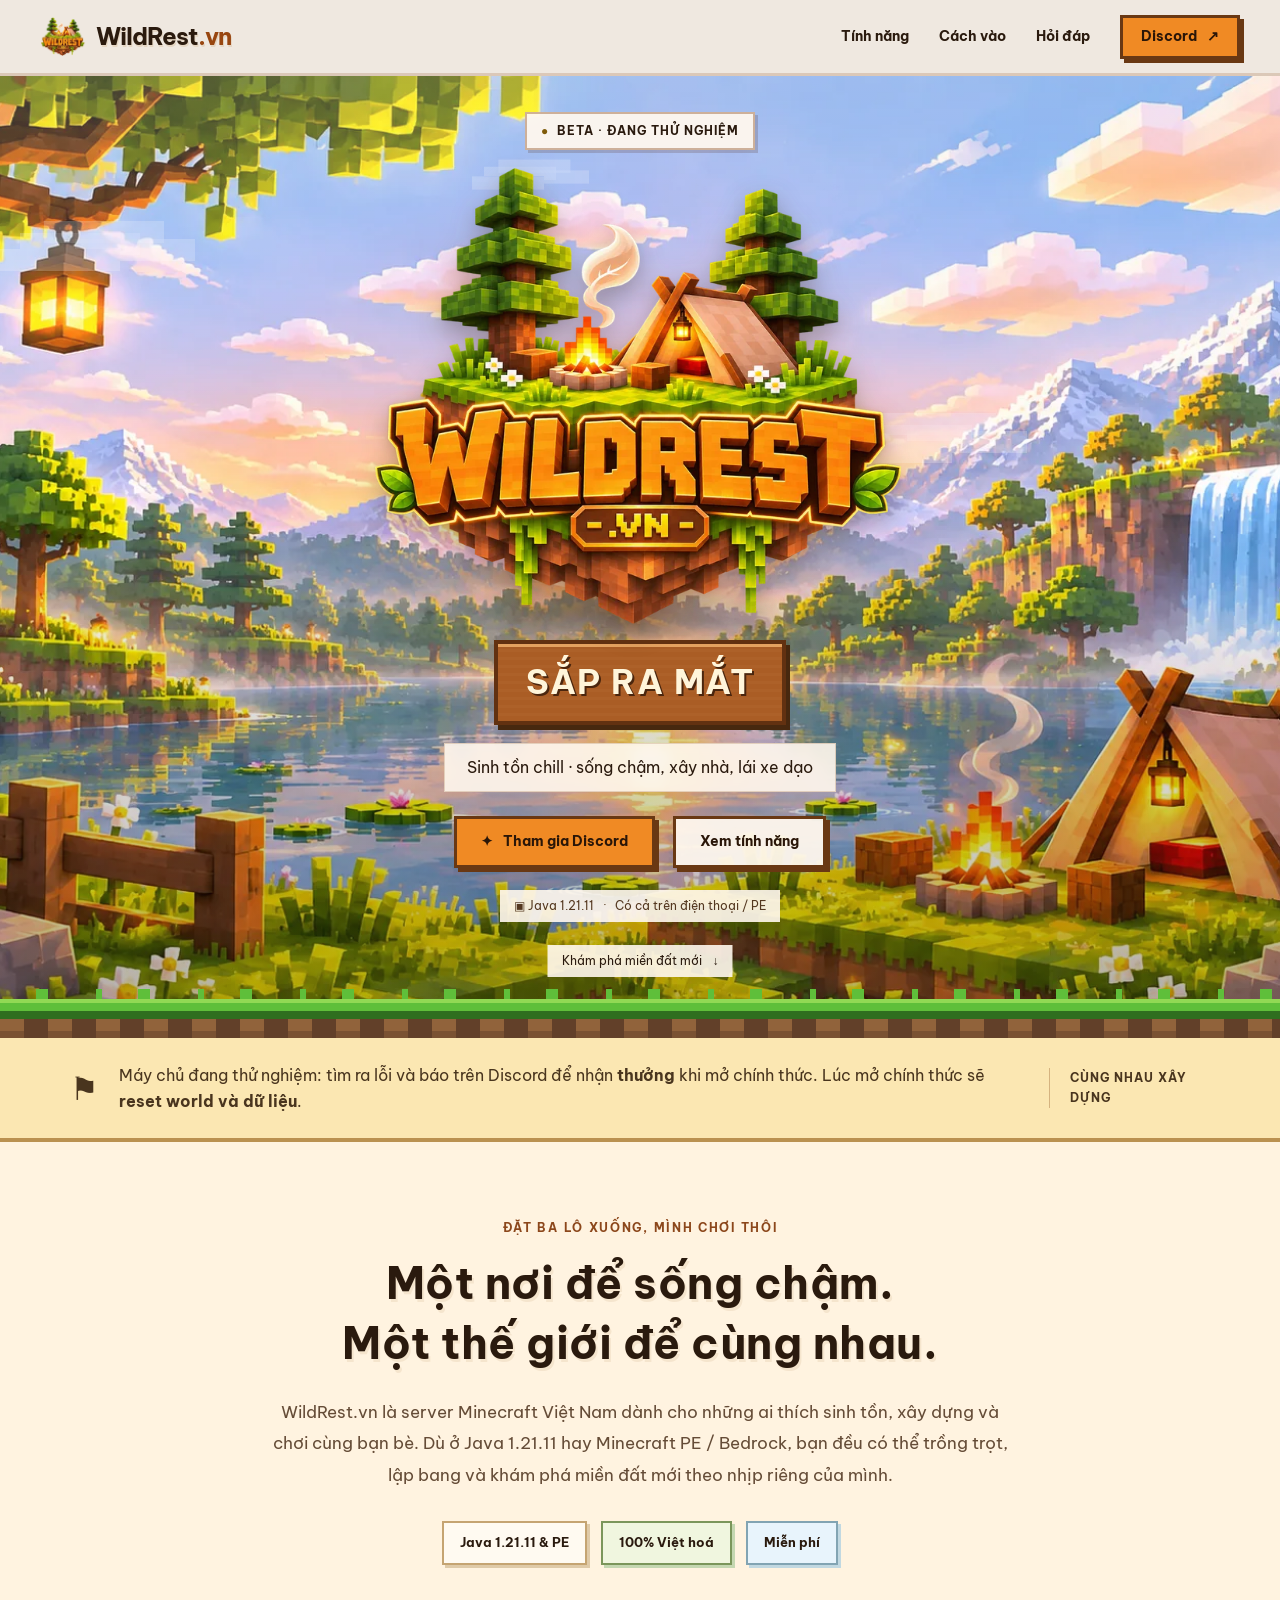
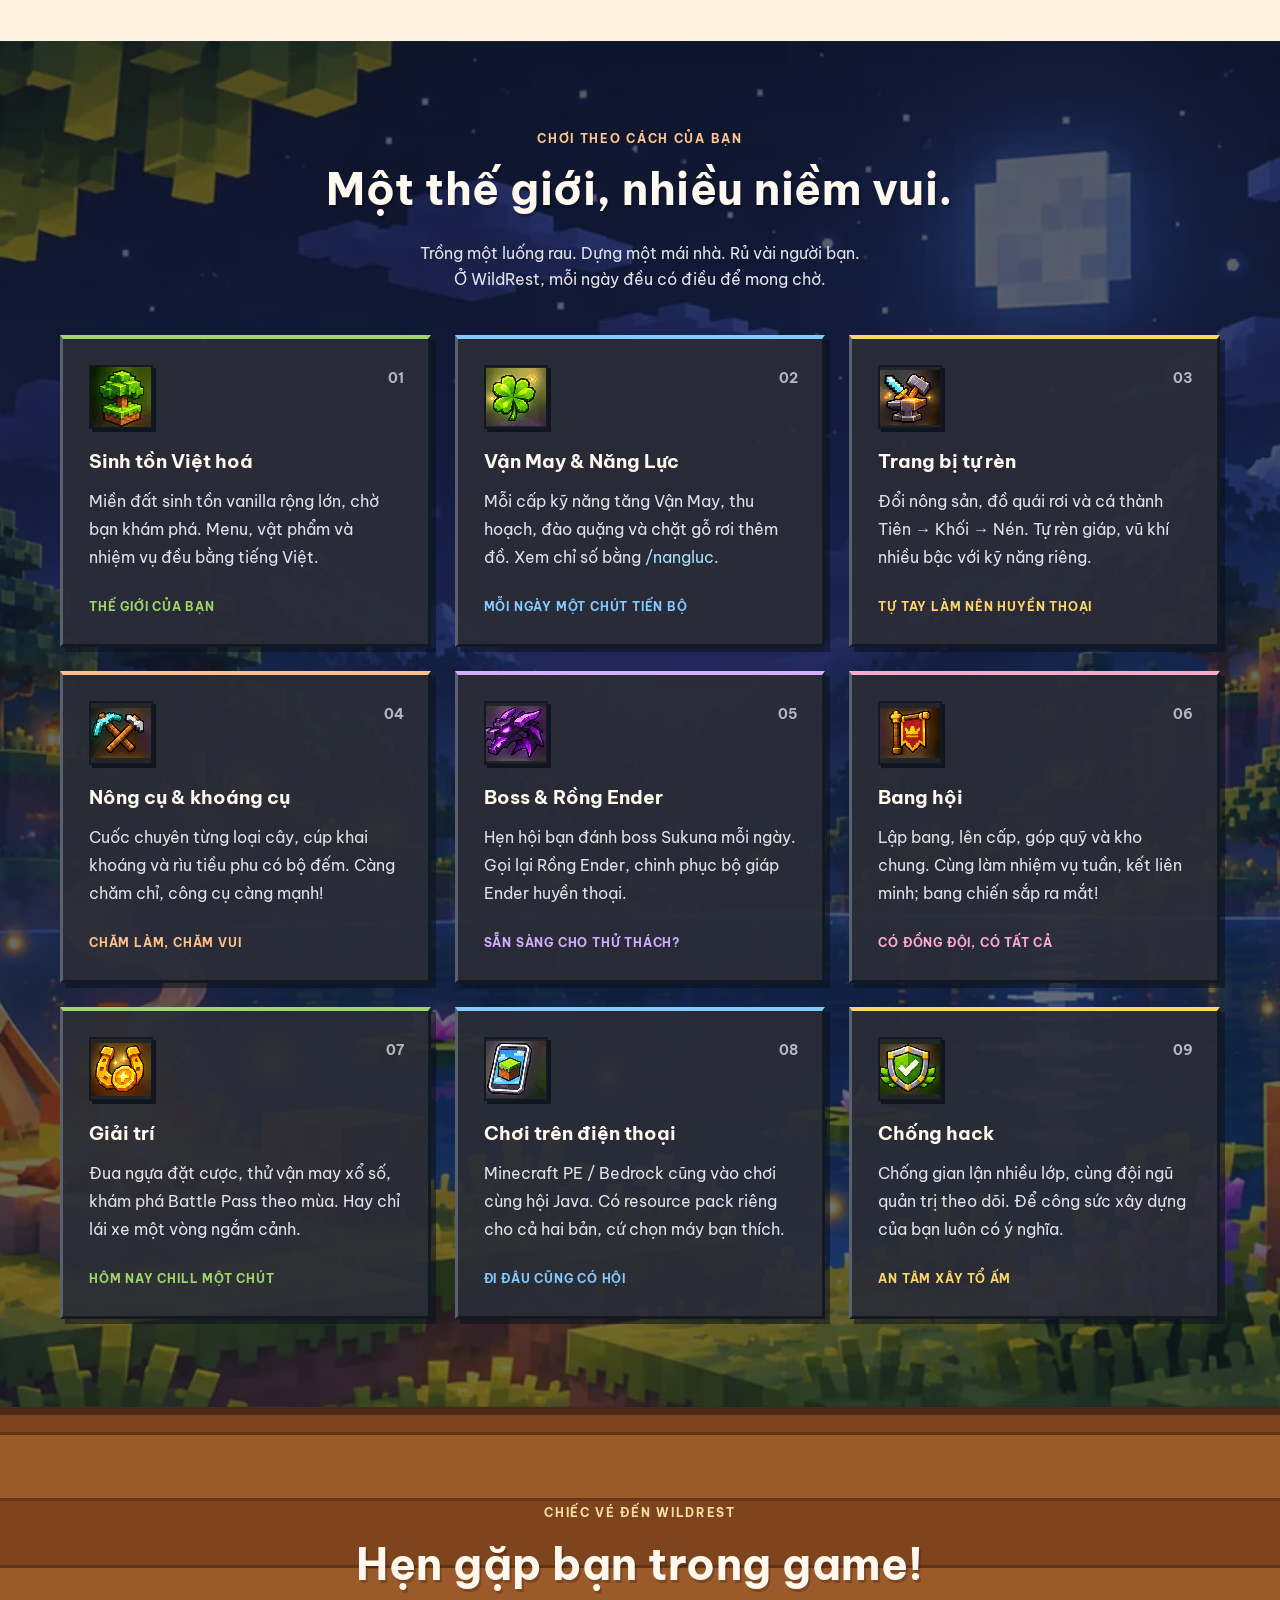
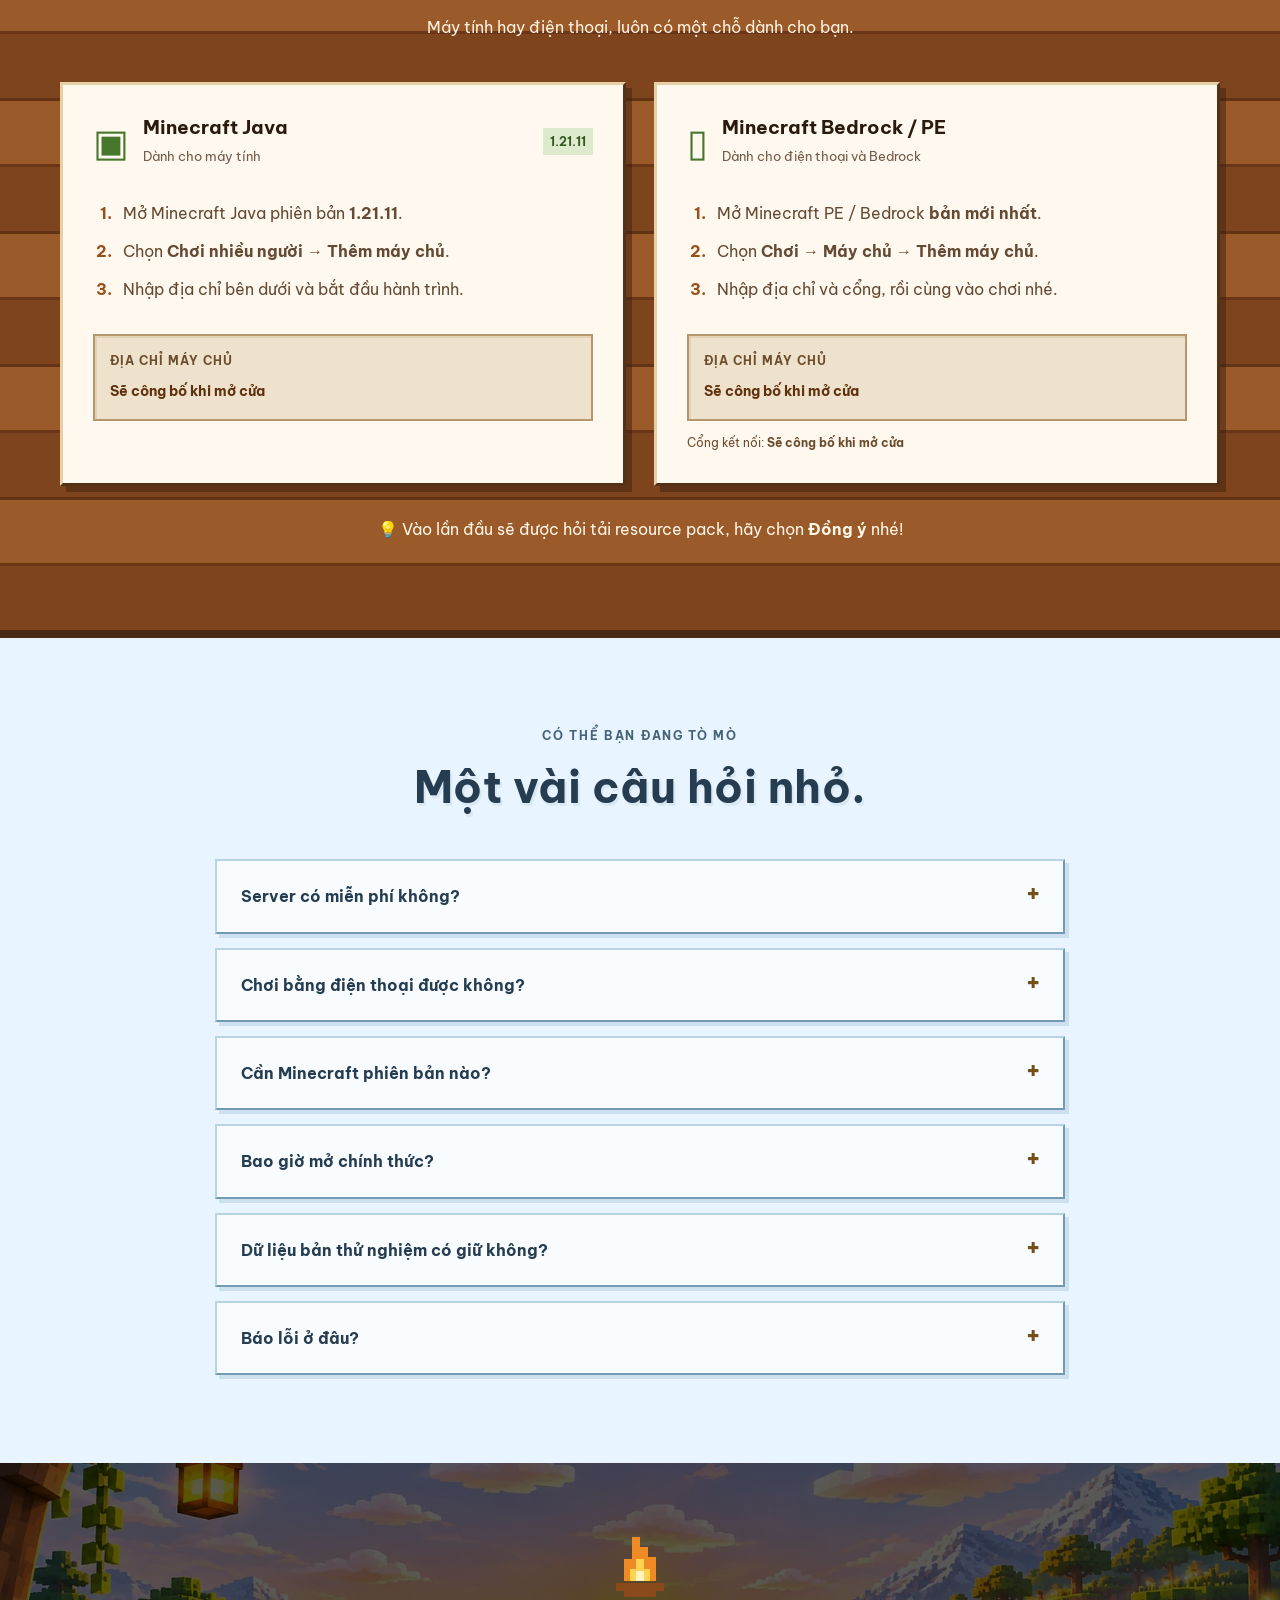
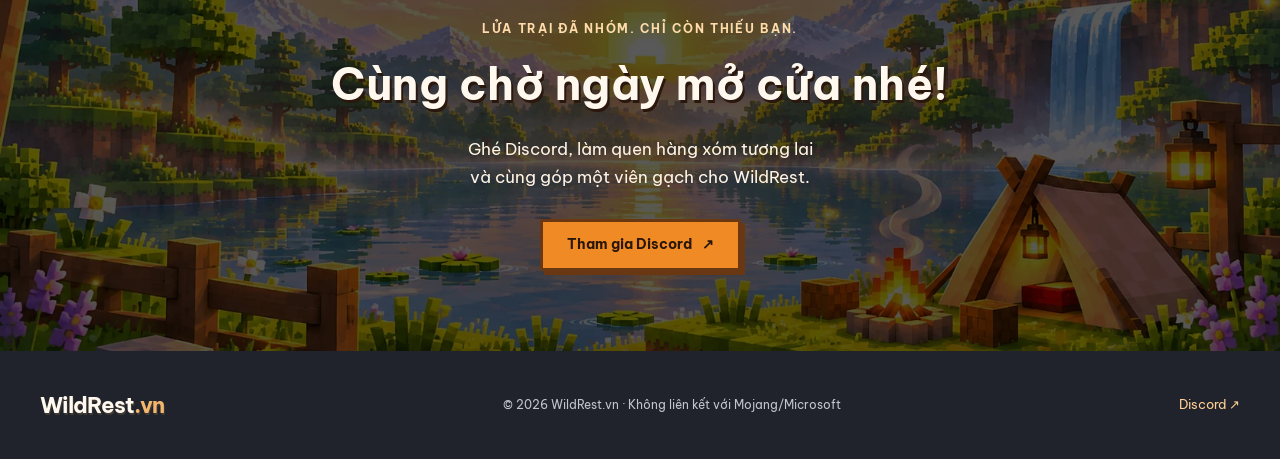
==== index.html @ 470719ea "Refresh WildRest visuals and SEO, remove public setup notes" ====
<!doctype html>

<html lang="vi">
  <head>
    <meta charset="utf-8" />
    <meta content="width=device-width, initial-scale=1" name="viewport" />
    <meta content="#f08a24" name="theme-color" />
    <title>WildRest.vn · Server Minecraft sinh tồn Việt · Sắp ra mắt</title>
    <meta
      content="Server Minecraft sinh tồn Việt Nam WildRest.vn: Java 1.21.11 và Minecraft PE/Bedrock, Việt hoá toàn bộ, bang hội, boss, trang bị tự rèn. Sắp ra mắt — tham gia Discord để nhận thông báo."
      name="description"
    />
    <link href="https://wildrest.vn/" rel="canonical" />
    <meta content="website" property="og:type" />
    <meta content="vi_VN" property="og:locale" />
    <meta content="https://wildrest.vn/" property="og:url" />
    <meta content="WildRest.vn · Sắp ra mắt" property="og:title" />
    <meta
      content="Server Minecraft sinh tồn Việt Nam WildRest.vn: Java 1.21.11 và Minecraft PE/Bedrock, Việt hoá toàn bộ, bang hội, boss, trang bị tự rèn. Sắp ra mắt — tham gia Discord để nhận thông báo."
      property="og:description"
    />
    <meta content="https://wildrest.vn/assets/og-v2.jpg" property="og:image" />
    <meta content="1200" property="og:image:width" />
    <meta content="630" property="og:image:height" />
    <meta
      content="Logo đảo cỏ WildRest.vn và dòng chữ Sắp ra mắt"
      property="og:image:alt"
    />
    <meta content="summary_large_image" name="twitter:card" />
    <meta content="WildRest.vn · Sắp ra mắt" name="twitter:title" />
    <meta
      content="Sinh tồn chill · sống chậm, xây nhà, lái xe dạo."
      name="twitter:description"
    />
    <meta content="https://wildrest.vn/assets/og-v2.jpg" name="twitter:image" />
    <link href="assets/favicon.ico" rel="icon" sizes="any" />
    <link href="assets/apple-touch-icon.png" rel="apple-touch-icon" />
    <link href="style.css" rel="stylesheet" />
    <script defer="" src="script.js"></script>
    <meta content="" name="google-site-verification" />
    <link
      as="font"
      crossorigin=""
      href="assets/be-vietnam-pro-bold.woff2"
      rel="preload"
      type="font/woff2"
    />
    <link
      as="image"
      fetchpriority="high"
      href="assets/hero-desktop.webp"
      media="(min-width: 768px)"
      rel="preload"
    />
    <link
      as="image"
      fetchpriority="high"
      href="assets/hero-mobile.webp"
      media="(max-width: 767px)"
      rel="preload"
    />
    <script type="application/ld+json">
      {
        "@context": "https://schema.org",
        "@graph": [
          {
            "@type": "WebSite",
            "name": "WildRest.vn",
            "url": "https://wildrest.vn/",
            "inLanguage": "vi"
          },
          {
            "@type": "Organization",
            "name": "WildRest.vn",
            "url": "https://wildrest.vn/",
            "logo": "https://wildrest.vn/assets/logo-mark.png",
            "sameAs": ["https://discord.wildrest.vn"]
          },
          {
            "@type": "VideoGame",
            "name": "WildRest.vn — Server Minecraft sinh tồn",
            "gamePlatform": ["PC", "Mobile"],
            "genre": "Survival",
            "inLanguage": "vi",
            "url": "https://wildrest.vn/"
          },
          {
            "@type": "FAQPage",
            "mainEntity": [
              {
                "@type": "Question",
                "name": "Server có miễn phí không?",
                "acceptedAnswer": {
                  "@type": "Answer",
                  "text": "Có, bạn có thể vào chơi miễn phí. Mang theo tinh thần vui vẻ và rủ\n              thêm bạn bè nhé!"
                }
              },
              {
                "@type": "Question",
                "name": "Chơi bằng điện thoại được không?",
                "acceptedAnswer": {
                  "@type": "Answer",
                  "text": "Được! Dùng Minecraft PE / Bedrock để cùng chơi với mọi người trên\n              máy tính."
                }
              },
              {
                "@type": "Question",
                "name": "Cần Minecraft phiên bản nào?",
                "acceptedAnswer": {
                  "@type": "Answer",
                  "text": "Java 1.21.11; với Minecraft PE / Bedrock, hãy dùng bản mới nhất."
                }
              },
              {
                "@type": "Question",
                "name": "Bao giờ mở chính thức?",
                "acceptedAnswer": {
                  "@type": "Answer",
                  "text": "Ngày mở cửa đang được chuẩn bị. Theo dõi Discord WildRest để nhận thông báo sớm nhất."
                }
              },
              {
                "@type": "Question",
                "name": "Dữ liệu bản thử nghiệm có giữ không?",
                "acceptedAnswer": {
                  "@type": "Answer",
                  "text": "Không, world và toàn bộ dữ liệu sẽ được reset khi mở chính thức.\n              Những bạn tìm ra lỗi và báo lỗi sẽ được thưởng khi mở cửa."
                }
              },
              {
                "@type": "Question",
                "name": "Báo lỗi ở đâu?",
                "acceptedAnswer": {
                  "@type": "Answer",
                  "text": "Gửi lỗi vào kênh báo lỗi trên Discord .\n              Thêm ảnh và cách gặp lại lỗi để đội ngũ dễ kiểm tra nhé!"
                }
              }
            ]
          }
        ]
      }
    </script>
  </head>
  <body>
    <a class="skip-link" href="#noi-dung">Đến nội dung chính</a>
    <header class="header">
      <a aria-label="WildRest.vn — về đầu trang" class="brand" href="#"
        ><img
          alt=""
          height="42"
          src="assets/logo-mark-96.webp"
          width="42"
        />WildRest<span>.vn</span></a
      >
      <button aria-controls="menu" aria-expanded="false" class="menu-toggle">
        ☰ <span>Menu</span>
      </button>
      <nav aria-label="Điều hướng chính" id="menu">
        <a href="#tinh-nang">Tính năng</a><a href="#cach-vao">Cách vào</a
        ><a href="#hoi-dap">Hỏi đáp</a
        ><a
          class="button button-small"
          data-discord=""
          href="https://discord.wildrest.vn"
          rel="noopener"
          target="_blank"
          >Discord <span aria-hidden="true">↗</span></a
        >
      </nav>
    </header>
    <main id="noi-dung">
      <section aria-labelledby="hero-title" class="hero">
        <div aria-hidden="true" class="cloud cloud-one"></div>
        <div aria-hidden="true" class="cloud cloud-two"></div>
        <div aria-hidden="true" class="cloud cloud-three"></div>
        <div aria-hidden="true" class="sparks"></div>
        <div class="hero-content">
          <span class="badge"
            ><span aria-hidden="true">●</span> BETA · ĐANG THỬ NGHIỆM</span
          >
          <h1 class="hero-logo" id="hero-title">
            <picture
              ><source
                sizes="(max-width: 767px) 86vw, 560px"
                srcset="
                  assets/logo-mark-520.webp 520w,
                  assets/logo-mark-720.webp 720w,
                  assets/logo-mark.webp     900w
                "
                type="image/webp" />
              <img
                alt="WildRest.vn — Server Minecraft sinh tồn Việt Nam"
                fetchpriority="high"
                height="750"
                src="assets/logo-mark.png"
                width="900"
            /></picture>
          </h1>

          <p class="coming" id="launch-status">Sắp ra mắt</p>
          <p class="slogan">Sinh tồn chill · sống chậm, xây nhà, lái xe dạo</p>
          <div
            aria-label="Thời gian đến ngày mở cửa"
            class="countdown"
            hidden=""
            id="countdown"
          ></div>
          <div class="hero-actions">
            <a
              class="button"
              data-discord=""
              href="https://discord.wildrest.vn"
              rel="noopener"
              target="_blank"
              ><span aria-hidden="true">✦</span> Tham gia Discord</a
            ><a class="button button-secondary" href="#tinh-nang" id="hero-ip"
              >Xem tính năng</a
            >
          </div>
          <p class="edition">
            <span aria-hidden="true">▣</span> Java 1.21.11
            <span class="edition-dot">·</span> Có cả trên điện thoại / PE
          </p>
          <p class="discord-presence" hidden="" id="discord-presence"></p>
        </div>
        <a class="scroll-hint" href="#tinh-nang"
          >Khám phá miền đất mới <span aria-hidden="true">↓</span></a
        >
        <div aria-hidden="true" class="terrain"><div class="grass"></div></div>
      </section>
      <aside class="beta-notice">
        <span aria-hidden="true" class="notice-icon">⚑</span>
        <p>
          Máy chủ đang thử nghiệm: tìm ra lỗi và báo trên Discord để nhận
          <strong>thưởng</strong> khi mở chính thức. Lúc mở chính thức sẽ
          <strong>reset world và dữ liệu</strong>.
        </p>
        <span class="notice-tag">CÙNG NHAU XÂY DỰNG</span>
      </aside>
      <section aria-labelledby="intro-title" class="intro section">
        <div class="intro-inner reveal">
          <p class="eyebrow">ĐẶT BA LÔ XUỐNG, MÌNH CHƠI THÔI</p>
          <h2 id="intro-title">
            Một nơi để sống chậm.<br />Một thế giới để cùng nhau.
          </h2>
          <p>
            WildRest.vn là server Minecraft Việt Nam dành cho những ai thích
            sinh tồn, xây dựng và chơi cùng bạn bè. Dù ở Java 1.21.11 hay
            Minecraft PE / Bedrock, bạn đều có thể trồng trọt, lập bang và khám
            phá miền đất mới theo nhịp riêng của mình.
          </p>
          <div class="intro-badges">
            <span>Java 1.21.11 &amp; PE</span><span>100% Việt hoá</span
            ><span>Miễn phí</span>
          </div>
        </div>
      </section>
      <section
        aria-labelledby="features-title"
        class="section features"
        id="tinh-nang"
      >
        <div class="section-heading reveal">
          <p class="eyebrow">CHƠI THEO CÁCH CỦA BẠN</p>
          <h2 id="features-title">Một thế giới, nhiều niềm vui.</h2>
          <p>
            Trồng một luống rau. Dựng một mái nhà. Rủ vài người bạn.<br />Ở
            WildRest, mỗi ngày đều có điều để mong chờ.
          </p>
        </div>
        <div class="feature-grid">
          <article class="feature-card reveal">
            <img
              alt=""
              class="feature-icon"
              decoding="async"
              height="128"
              loading="lazy"
              src="assets/icons/sinh-ton.png"
              width="128"
            /><span aria-hidden="true" class="slot-number">01</span>
            <h3>Sinh tồn Việt hoá</h3>
            <p>
              Miền đất sinh tồn vanilla rộng lớn, chờ bạn khám phá. Menu, vật
              phẩm và nhiệm vụ đều bằng tiếng Việt.
            </p>
            <span class="card-label">THẾ GIỚI CỦA BẠN</span>
          </article>
          <article class="feature-card reveal">
            <img
              alt=""
              class="feature-icon"
              decoding="async"
              height="128"
              loading="lazy"
              src="assets/icons/van-may.png"
              width="128"
            /><span aria-hidden="true" class="slot-number">02</span>
            <h3>Vận May &amp; Năng Lực</h3>
            <p>
              Mỗi cấp kỹ năng tăng Vận May, thu hoạch, đào quặng và chặt gỗ rơi
              thêm đồ. Xem chỉ số bằng <code>/nangluc</code>.
            </p>
            <span class="card-label">MỖI NGÀY MỘT CHÚT TIẾN BỘ</span>
          </article>
          <article class="feature-card reveal">
            <img
              alt=""
              class="feature-icon"
              decoding="async"
              height="128"
              loading="lazy"
              src="assets/icons/trang-bi.png"
              width="128"
            /><span aria-hidden="true" class="slot-number">03</span>
            <h3>Trang bị tự rèn</h3>
            <p>
              Đổi nông sản, đồ quái rơi và cá thành Tiên → Khối → Nén. Tự rèn
              giáp, vũ khí nhiều bậc với kỹ năng riêng.
            </p>
            <span class="card-label">TỰ TAY LÀM NÊN HUYỀN THOẠI</span>
          </article>
          <article class="feature-card reveal">
            <img
              alt=""
              class="feature-icon"
              decoding="async"
              height="128"
              loading="lazy"
              src="assets/icons/nong-cu.png"
              width="128"
            /><span aria-hidden="true" class="slot-number">04</span>
            <h3>Nông cụ &amp; khoáng cụ</h3>
            <p>
              Cuốc chuyên từng loại cây, cúp khai khoáng và rìu tiều phu có bộ
              đếm. Càng chăm chỉ, công cụ càng mạnh!
            </p>
            <span class="card-label">CHĂM LÀM, CHĂM VUI</span>
          </article>
          <article class="feature-card reveal">
            <img
              alt=""
              class="feature-icon"
              decoding="async"
              height="128"
              loading="lazy"
              src="assets/icons/boss.png"
              width="128"
            /><span aria-hidden="true" class="slot-number">05</span>
            <h3>Boss &amp; Rồng Ender</h3>
            <p>
              Hẹn hội bạn đánh boss Sukuna mỗi ngày. Gọi lại Rồng Ender, chinh
              phục bộ giáp Ender huyền thoại.
            </p>
            <span class="card-label">SẴN SÀNG CHO THỬ THÁCH?</span>
          </article>
          <article class="feature-card reveal">
            <img
              alt=""
              class="feature-icon"
              decoding="async"
              height="128"
              loading="lazy"
              src="assets/icons/bang-hoi.png"
              width="128"
            /><span aria-hidden="true" class="slot-number">06</span>
            <h3>Bang hội</h3>
            <p>
              Lập bang, lên cấp, góp quỹ và kho chung. Cùng làm nhiệm vụ tuần,
              kết liên minh; bang chiến sắp ra mắt!
            </p>
            <span class="card-label">CÓ ĐỒNG ĐỘI, CÓ TẤT CẢ</span>
          </article>
          <article class="feature-card reveal">
            <img
              alt=""
              class="feature-icon"
              decoding="async"
              height="128"
              loading="lazy"
              src="assets/icons/giai-tri.png"
              width="128"
            /><span aria-hidden="true" class="slot-number">07</span>
            <h3>Giải trí</h3>
            <p>
              Đua ngựa đặt cược, thử vận may xổ số, khám phá Battle Pass theo
              mùa. Hay chỉ lái xe một vòng ngắm cảnh.
            </p>
            <span class="card-label">HÔM NAY CHILL MỘT CHÚT</span>
          </article>
          <article class="feature-card reveal">
            <img
              alt=""
              class="feature-icon"
              decoding="async"
              height="128"
              loading="lazy"
              src="assets/icons/dien-thoai.png"
              width="128"
            /><span aria-hidden="true" class="slot-number">08</span>
            <h3>Chơi trên điện thoại</h3>
            <p>
              Minecraft PE / Bedrock cũng vào chơi cùng hội Java. Có resource
              pack riêng cho cả hai bản, cứ chọn máy bạn thích.
            </p>
            <span class="card-label">ĐI ĐÂU CŨNG CÓ HỘI</span>
          </article>
          <article class="feature-card reveal">
            <img
              alt=""
              class="feature-icon"
              decoding="async"
              height="128"
              loading="lazy"
              src="assets/icons/chong-hack.png"
              width="128"
            /><span aria-hidden="true" class="slot-number">09</span>
            <h3>Chống hack</h3>
            <p>
              Chống gian lận nhiều lớp, cùng đội ngũ quản trị theo dõi. Để công
              sức xây dựng của bạn luôn có ý nghĩa.
            </p>
            <span class="card-label">AN TÂM XÂY TỔ ẤM</span>
          </article>
        </div>
      </section>
      <section
        aria-labelledby="join-title"
        class="section join-section"
        id="cach-vao"
      >
        <div class="section-heading reveal">
          <p class="eyebrow">CHIẾC VÉ ĐẾN WILDREST</p>
          <h2 id="join-title">Hẹn gặp bạn trong game!</h2>
          <p>Máy tính hay điện thoại, luôn có một chỗ dành cho bạn.</p>
        </div>
        <div class="join-grid">
          <article class="join-card reveal">
            <div class="join-heading">
              <span aria-hidden="true">▣</span>
              <div>
                <h3>Minecraft Java</h3>
                <p>Dành cho máy tính</p>
              </div>
              <span class="version">1.21.11</span>
            </div>
            <ol>
              <li>Mở Minecraft Java phiên bản <strong>1.21.11</strong>.</li>
              <li>Chọn <strong>Chơi nhiều người → Thêm máy chủ</strong>.</li>
              <li>Nhập địa chỉ bên dưới và bắt đầu hành trình.</li>
            </ol>
            <div class="ip-box">
              <div>
                <span>ĐỊA CHỈ MÁY CHỦ</span
                ><strong data-ip="java">Sẽ công bố khi mở cửa</strong>
              </div>
              <button
                aria-label="Sao chép địa chỉ Java"
                class="copy-button"
                data-copy="java"
                hidden=""
              >
                Copy
              </button>
            </div>
          </article>
          <article class="join-card reveal">
            <div class="join-heading">
              <span aria-hidden="true">▯</span>
              <div>
                <h3>Minecraft Bedrock / PE</h3>
                <p>Dành cho điện thoại và Bedrock</p>
              </div>
            </div>
            <ol>
              <li>Mở Minecraft PE / Bedrock <strong>bản mới nhất</strong>.</li>
              <li>Chọn <strong>Chơi → Máy chủ → Thêm máy chủ</strong>.</li>
              <li>Nhập địa chỉ và cổng, rồi cùng vào chơi nhé.</li>
            </ol>
            <div class="ip-box">
              <div>
                <span>ĐỊA CHỈ MÁY CHỦ</span
                ><strong data-ip="bedrock">Sẽ công bố khi mở cửa</strong>
              </div>
              <button
                aria-label="Sao chép địa chỉ Bedrock"
                class="copy-button"
                data-copy="bedrock"
                hidden=""
              >
                Copy
              </button>
            </div>
            <div class="port-row">
              <span
                >Cổng kết nối:
                <strong id="bedrock-port">Sẽ công bố khi mở cửa</strong></span
              ><button
                aria-label="Sao chép cổng Bedrock"
                class="copy-button"
                data-copy="port"
                hidden=""
              >
                Copy cổng
              </button>
            </div>
          </article>
        </div>
        <p class="pack-note">
          💡 Vào lần đầu sẽ được hỏi tải resource pack, hãy chọn
          <strong>Đồng ý</strong> nhé!
        </p>
      </section>
      <section
        aria-labelledby="faq-title"
        class="section faq-section"
        id="hoi-dap"
      >
        <div class="section-heading reveal">
          <p class="eyebrow">CÓ THỂ BẠN ĐANG TÒ MÒ</p>
          <h2 id="faq-title">Một vài câu hỏi nhỏ.</h2>
        </div>
        <div class="faq-list reveal">
          <details>
            <summary>Server có miễn phí không?</summary>
            <p>
              Có, bạn có thể vào chơi miễn phí. Mang theo tinh thần vui vẻ và rủ
              thêm bạn bè nhé!
            </p>
          </details>
          <details>
            <summary>Chơi bằng điện thoại được không?</summary>
            <p>
              Được! Dùng Minecraft PE / Bedrock để cùng chơi với mọi người trên
              máy tính.
            </p>
          </details>
          <details>
            <summary>Cần Minecraft phiên bản nào?</summary>
            <p>
              Java 1.21.11; với Minecraft PE / Bedrock, hãy dùng bản mới nhất.
            </p>
          </details>
          <details>
            <summary>Bao giờ mở chính thức?</summary>
            <p>
              Ngày mở cửa đang được chuẩn bị. Theo dõi
              <a
                data-discord=""
                href="https://discord.wildrest.vn"
                rel="noopener"
                target="_blank"
                >Discord WildRest</a
              >
              để nhận thông báo sớm nhất.
            </p>
          </details>
          <details>
            <summary>Dữ liệu bản thử nghiệm có giữ không?</summary>
            <p>
              Không, world và toàn bộ dữ liệu sẽ được reset khi mở chính thức.
              Những bạn tìm ra lỗi và báo lỗi sẽ được thưởng khi mở cửa.
            </p>
          </details>
          <details>
            <summary>Báo lỗi ở đâu?</summary>
            <p>
              Gửi lỗi vào kênh báo lỗi trên
              <a
                data-discord=""
                href="https://discord.wildrest.vn"
                rel="noopener"
                target="_blank"
                >Discord</a
              >. Thêm ảnh và cách gặp lại lỗi để đội ngũ dễ kiểm tra nhé!
            </p>
          </details>
        </div>
      </section>
      <section class="final-cta reveal">
        <span aria-hidden="true" class="campfire"
          ><svg height="64" viewbox="0 0 64 64" width="64">
            <path d="M8 48h48v8H8zM16 56h32v6H16z" fill="#8a4a1c"></path>
            <path d="M24 2h8v10h8v10h8v24H16V24h8z" fill="#f08a24"></path>
            <path d="M28 24h8v10h6v12H22V34h6z" fill="#ffd34d"></path>
            <path d="M28 36h8v10h-8z" fill="#fff3c0"></path></svg
        ></span>
        <p class="eyebrow">LỬA TRẠI ĐÃ NHÓM. CHỈ CÒN THIẾU BẠN.</p>
        <h2>Cùng chờ ngày mở cửa nhé!</h2>
        <p>
          Ghé Discord, làm quen hàng xóm tương lai<br />và cùng góp một viên
          gạch cho WildRest.
        </p>
        <a
          class="button"
          data-discord=""
          href="https://discord.wildrest.vn"
          rel="noopener"
          target="_blank"
          >Tham gia Discord <span aria-hidden="true">↗</span></a
        >
      </section>
    </main>
    <footer>
      <a class="brand" href="#">WildRest<span>.vn</span></a>
      <p>
        © <span id="year">2026</span> WildRest.vn · Không liên kết với
        Mojang/Microsoft
      </p>
      <nav aria-label="Mạng xã hội" class="socials">
        <a
          data-discord=""
          href="https://discord.wildrest.vn"
          rel="noopener"
          target="_blank"
          >Discord ↗</a
        ><a data-social="tiktok" hidden="">TikTok ↗</a
        ><a data-social="facebook" hidden="">Facebook ↗</a
        ><a data-social="youtube" hidden="">YouTube ↗</a>
      </nav>
    </footer>
    <div aria-live="polite" class="toast" id="toast" role="status">
      <span aria-hidden="true">✦</span>
      <div>
        <strong>Đã copy!</strong><small>Sẵn sàng cho chuyến phiêu lưu.</small>
      </div>
    </div>
  </body>
</html>
---- style.css ----
@font-face {
  font-family: "Be Vietnam Pro";
  src: url("assets/be-vietnam-pro.woff2") format("woff2");
  font-weight: 400;
  font-style: normal;
  font-display: swap;
}
@font-face {
  font-family: "Be Vietnam Pro";
  src: url("assets/be-vietnam-pro-bold.woff2") format("woff2");
  font-weight: 600 900;
  font-style: normal;
  font-display: swap;
}
:root {
  --troi-tren: #8ec5ff;
  --troi-duoi: #ffd2a6;
  --go: #f08a24;
  --go-dam: #8a4a1c;
  --co: #5fbf3a;
  --co-dam: #2f6e1f;
  --dat: #7a5232;
  --den-long: #ffd34d;
  --nuoc: #3fa9f5;
  --da: #2b2d36;
  --chu: #fff8ee;
  --chu-toi: #2a1a0e;
  --heading: "Be Vietnam Pro", sans-serif;
  --body: "Be Vietnam Pro", sans-serif;
}
* {
  box-sizing: border-box;
}
html {
  scroll-behavior: smooth;
  scroll-padding-top: 90px;
}
body {
  margin: 0;
  background: #20232b;
  color: var(--chu);
  font: 16px/1.65 var(--body);
}
h1,
h2,
h3,
p {
  margin: 0;
}
h1,
h2,
h3 {
  line-height: 1.3;
}
h2 {
  font: 800 clamp(28px, 4.5vw, 44px)/1.35 var(--heading);
  letter-spacing: 0.5px;
  text-wrap: balance;
  text-shadow: 2px 3px #0003;
}
h3 {
  font-size: 19px;
}
a {
  color: inherit;
  text-decoration: none;
}
button {
  font: inherit;
  cursor: pointer;
}
img {
  max-width: 100%;
  height: auto;
}
a,
button {
  -webkit-tap-highlight-color: transparent;
}
[hidden] {
  display: none !important;
}
:focus-visible {
  outline: 3px solid #1685d8;
  outline-offset: 5px;
}
.skip-link {
  position: fixed;
  left: 16px;
  top: -100px;
  z-index: 100;
  background: white;
  color: #241a10;
  padding: 14px;
}
.skip-link:focus {
  top: 10px;
}
.header {
  height: 76px;
  position: sticky;
  top: 0;
  z-index: 20;
  display: flex;
  justify-content: space-between;
  align-items: center;
  padding: 0 max(24px, calc((100vw - 1200px) / 2));
  background: #fff8eeed;
  color: var(--chu-toi);
  border-bottom: 3px solid #8a4a1c33;
  backdrop-filter: blur(12px);
}
.brand {
  display: flex;
  align-items: center;
  font-size: 24px;
  letter-spacing: -1px;
  font-weight: 800;
  white-space: nowrap;
  text-shadow: 1px 2px #bd8b5533;
}
.brand span {
  color: #984610;
}
.brand img {
  width: 46px;
  height: 46px;
  object-fit: contain;
  margin-right: 10px;
}
.header nav {
  display: flex;
  gap: 30px;
  align-items: center;
}
.header nav > a:not(.button) {
  font-size: 14px;
  font-weight: 700;
  min-height: 44px;
  display: flex;
  align-items: center;
}
.header nav > a:hover {
  color: #91420d;
}
.menu-toggle {
  display: none;
}
.button {
  display: inline-flex;
  align-items: center;
  justify-content: center;
  gap: 10px;
  min-height: 52px;
  padding: 12px 24px;
  background: var(--go);
  color: #2a1608;
  border: 3px solid #693813;
  box-shadow: 4px 4px #693813;
  font-size: 14px;
  font-weight: 700;
  line-height: 1.5;
  transition:
    transform 0.15s,
    background 0.15s;
}
.button:hover {
  background: #ffae4e;
  transform: translateY(-2px);
}
.button:active {
  transform: translate(2px, 2px);
  box-shadow: 2px 2px #693813;
}
.button-small {
  min-height: 44px;
  padding: 7px 18px;
}
.button-secondary {
  background: #fff8eeef;
}
.button-secondary:hover {
  background: #fff;
}
.hero {
  min-height: max(880px, calc(100svh - 76px));
  position: relative;
  isolation: isolate;
  text-align: center;
  overflow: hidden;
  color: var(--chu-toi);
  padding: 36px 20px 116px;
  display: flex;
  align-items: center;
  background:
    linear-gradient(#ffe6c840, transparent 45%, #1e140a59),
    url("assets/hero-desktop.webp") center 60% / cover;
}
.hero-content {
  position: relative;
  z-index: 2;
  width: min(850px, 100%);
  margin: auto;
}
.badge {
  display: inline-flex;
  align-items: center;
  gap: 8px;
  padding: 7px 14px;
  background: #fff8eef0;
  border: 2px solid #8a4a1c66;
  box-shadow: 3px 3px #532c1933;
  font-size: 12px;
  font-weight: 700;
  letter-spacing: 1px;
}
.badge > span {
  color: #7f5b0a;
  animation: pulse 3s infinite;
}
.hero-logo {
  position: relative;
  width: min(560px, 86vw);
  margin: 12px auto 6px;
  animation: float 6s ease-in-out infinite;
  line-height: 0;
}
.hero-logo:after {
  content: "";
  position: absolute;
  bottom: 0;
  left: 25%;
  right: 25%;
  height: 20px;
  border-radius: 50%;
  background: #2c180b60;
  filter: blur(14px);
  z-index: -1;
}
.hero-logo img {
  width: 100%;
  filter: drop-shadow(0 10px 12px #3d250d50);
}
.coming {
  display: table;
  margin: 12px auto 18px;
  padding: 10px 28px;
  background: repeating-linear-gradient(0deg, #aa5d25 0 5px, #ad6129 5px 8px);
  border: 4px solid #623111;
  box-shadow:
    inset 0 3px #e4a260,
    4px 5px #47280f;
  color: #fff5da;
  font-size: clamp(24px, 3.5vw, 34px);
  font-weight: 800;
  text-transform: uppercase;
  letter-spacing: 1.5px;
  text-shadow: 2px 2px #4b260e;
  max-width: 100%;
  text-wrap: balance;
}
.slogan {
  display: table;
  max-width: 100%;
  margin: auto;
  padding: 10px 22px;
  background: #fff8eee6;
  backdrop-filter: blur(6px);
  font-size: 16px;
  line-height: 1.7;
  text-wrap: balance;
  border: 1px solid #8a4a1c33;
}
.hero-actions {
  display: flex;
  justify-content: center;
  gap: 18px;
  margin-top: 24px;
  flex-wrap: wrap;
}
.edition {
  display: table;
  font-size: 12px;
  margin: 22px auto 0;
  background: #fff8eee8;
  padding: 6px 14px;
  color: #543820;
}
.edition-dot {
  margin: 0 6px;
}
.discord-presence {
  display: table;
  margin: 10px auto 0;
  padding: 5px 12px;
  background: #172c20ed;
  color: #e1ffd9;
  font-size: 12px;
}
.discord-presence:before {
  content: "";
  display: inline-block;
  width: 8px;
  height: 8px;
  background: #8bdf70;
  margin-right: 8px;
}
.scroll-hint {
  position: absolute;
  bottom: 61px;
  left: 50%;
  transform: translateX(-50%);
  z-index: 3;
  background: #fff8eee6;
  padding: 6px 14px;
  font-size: 12px;
  white-space: nowrap;
}
.scroll-hint span {
  margin-left: 8px;
}
.cloud {
  position: absolute;
  z-index: -1;
  width: 120px;
  height: 22px;
  background: #fff9;
  box-shadow:
    20px -16px #fff9,
    44px -28px #fff9,
    75px -10px #fff9;
  opacity: 0.35;
  animation: drift 120s linear infinite;
}
.cloud-one {
  top: 18%;
  left: 0;
}
.cloud-two {
  top: 38%;
  left: 65%;
  animation-delay: -70s;
  animation-duration: 160s;
}
.cloud-three {
  top: 10%;
  left: 35%;
  scale: 0.6;
  animation-delay: -30s;
}
.sparks i {
  position: absolute;
  bottom: 130px;
  width: 4px;
  height: 4px;
  background: #fff0a2;
  animation: ember 8s linear infinite;
  opacity: 0;
}
.terrain {
  position: absolute;
  bottom: 0;
  left: 0;
  right: 0;
  height: 28px;
  background-color: var(--dat);
  background-image:
    linear-gradient(90deg, transparent 50%, #624029 50%),
    linear-gradient(#91633b 50%, transparent 50%);
  background-size: 48px 24px;
  border-top: 9px solid var(--co-dam);
}
.grass {
  height: 12px;
  position: absolute;
  top: -20px;
  left: 0;
  right: 0;
  background: var(--co);
  box-shadow: inset 0 4px #92d954;
}
.grass:before {
  content: "";
  position: absolute;
  top: -10px;
  left: 0;
  right: 0;
  height: 10px;
  background: repeating-linear-gradient(
    90deg,
    transparent 0 36px,
    #5fbf3a 36px 48px,
    transparent 48px 96px,
    #5fbf3a 96px 102px
  );
}
.beta-notice {
  padding: 24px max(24px, calc((100vw - 1140px) / 2));
  display: flex;
  gap: 20px;
  align-items: center;
  background: #fbe7b2;
  color: #49351e;
  border-bottom: 4px solid #ba9150;
  font-size: 16px;
}
.notice-icon {
  font-size: 32px;
}
.notice-tag {
  font-size: 12px;
  font-weight: 700;
  letter-spacing: 1px;
  padding-left: 20px;
  border-left: 1px solid #8a4a1c55;
}
.section {
  padding: 88px 24px;
  scroll-margin-top: 12px;
}
.section-heading {
  max-width: 850px;
  margin: 0 auto 42px;
  text-align: center;
}
.section-heading h2 {
  margin: 12px 0 20px;
}
.section-heading > p:last-child:not(.eyebrow) {
  font-size: 16px;
  color: #e3e4eb;
}
.eyebrow {
  font-size: 12px;
  font-weight: 700;
  letter-spacing: 1.7px;
  color: #ffc78e;
}
.intro {
  background: #fff3e0;
  color: var(--chu-toi);
  text-align: center;
  padding-block: 76px;
}
.intro-inner {
  max-width: 800px;
  margin: auto;
}
.intro .eyebrow {
  color: #8c471b;
}
.intro h2 {
  margin: 16px 0 24px;
  text-shadow: 2px 3px #d6bc963f;
}
.intro-inner > p:not(.eyebrow) {
  font-size: 17px;
  line-height: 1.85;
  color: #654c37;
  max-width: 740px;
  margin: auto;
}
.intro-badges {
  display: flex;
  justify-content: center;
  gap: 14px;
  flex-wrap: wrap;
  margin-top: 30px;
}
.intro-badges span {
  padding: 9px 16px;
  font-size: 13px;
  font-weight: 700;
  border: 2px solid #c5a472;
  background: #fffaf1;
  box-shadow: 3px 3px #dfcaa8;
}
.intro-badges span:nth-child(2) {
  border-color: #7b965b;
  background: #f0f6df;
  box-shadow: 3px 3px #c4d7b1;
}
.intro-badges span:nth-child(3) {
  border-color: #82a4b3;
  background: #e8f4fc;
  box-shadow: 3px 3px #c1d8e1;
}
.features {
  position: relative;
  background: #151a2a;
}
.features.background-ready {
  background:
    linear-gradient(#141828b3, #14182899),
    url("assets/bg-night.webp") center/cover;
}
.feature-grid {
  display: grid;
  grid-template-columns: repeat(3, minmax(0, 1fr));
  gap: 24px;
  max-width: 1160px;
  margin: auto;
}
.feature-card {
  --accent: #9ed66b;
  position: relative;
  display: flex;
  flex-direction: column;
  padding: 26px;
  background: #2b2d36ed;
  border: 3px solid;
  border-color: #656b78 #111923 #111923 #59616e;
  border-top: 4px solid var(--accent);
  box-shadow: 5px 5px #0a101b88;
  transition:
    transform 0.2s,
    border-color 0.2s;
}
.feature-card:nth-child(6n + 2) {
  --accent: #82caff;
}
.feature-card:nth-child(6n + 3) {
  --accent: #ffd666;
}
.feature-card:nth-child(6n + 4) {
  --accent: #ffc08a;
}
.feature-card:nth-child(6n + 5) {
  --accent: #d5adff;
}
.feature-card:nth-child(6n + 6) {
  --accent: #ffa9cf;
}
.feature-card:hover {
  transform: translateY(-4px);
  border-color: var(--accent);
}
.feature-icon {
  display: block;
  width: 64px;
  height: 64px;
  object-fit: contain;
  image-rendering: pixelated;
  margin-bottom: 20px;
  border: 2px solid #111923;
  box-shadow: 3px 3px #10141e;
}
.slot-number {
  position: absolute;
  right: 24px;
  top: 28px;
  color: #b2b6c2;
  font-size: 14px;
  font-weight: 700;
}
.feature-card h3 {
  margin-bottom: 14px;
}
.feature-card p {
  color: #e1e2e8;
  font-size: 16px;
  line-height: 1.75;
  margin-bottom: 26px;
}
.card-label {
  color: var(--accent);
  font-size: 12px;
  letter-spacing: 0.8px;
  line-height: 1.7;
  font-weight: 700;
  margin-top: auto;
}
code {
  font-family: inherit;
  color: #abe0ff;
}
.join-section {
  background: repeating-linear-gradient(
    0deg,
    #7d441d 0 64px,
    #6a3617 64px 67px,
    #9a5a2a 67px 130px,
    #623314 130px 133px
  );
  border-block: 8px solid #4a2a16;
}
.join-section > .section-heading {
  color: #fff8ee;
}
.join-section .eyebrow {
  color: #ffdf9e;
}
.join-section .section-heading > p:last-child {
  color: #fff3e0;
}
.join-grid {
  max-width: 1160px;
  margin: auto;
  display: grid;
  grid-template-columns: 1fr 1fr;
  gap: 28px;
}
.join-card {
  background: #fff8ee;
  color: var(--chu-toi);
  border: 3px solid;
  border-color: #e7d0a6 #543016 #543016 #e7d0a6;
  box-shadow: 6px 6px #3e210e80;
  padding: 30px;
}
.join-heading {
  display: flex;
  align-items: center;
  gap: 14px;
}
.join-heading > span:first-child {
  font-size: 38px;
  color: #47762d;
  line-height: 1;
}
.join-heading h3 {
  font-size: 19px;
}
.join-heading p {
  font-size: 13px;
  color: #715a47;
  margin-top: 6px;
}
.version {
  margin-left: auto;
  padding: 4px 7px;
  font-size: 12px;
  font-weight: 700;
  background: #ddeacb;
  color: #355721;
}
.join-card ol {
  font-size: 16px;
  line-height: 1.75;
  padding-left: 23px;
  margin: 26px 0;
  color: #644a34;
}
.join-card li {
  padding: 5px 0 5px 7px;
}
.join-card li::marker {
  color: #994f18;
  font-weight: 700;
}
.ip-box {
  background: #eee2cd;
  border: 2px solid #b6976d;
  box-shadow: inset 2px 2px #ceb5915c;
  padding: 15px;
  display: flex;
  justify-content: space-between;
  align-items: center;
  gap: 8px;
  min-height: 83px;
}
.ip-box > div {
  min-width: 0;
}
.ip-box span {
  display: block;
  font-size: 12px;
  font-weight: 700;
  letter-spacing: 1px;
  color: #6b4d2d;
  margin-bottom: 7px;
}
.ip-box strong {
  font-size: 14px;
  color: #60310d;
  overflow-wrap: anywhere;
}
.copy-button {
  min-height: 44px;
  border: 2px solid #8a5b31;
  background: #f4c889;
  color: #4c2a10;
  padding: 7px 10px;
  flex-shrink: 0;
  font-size: 13px;
  font-weight: 700;
}
.copy-button:hover {
  background: #ffe1ae;
}
.port-row {
  font-size: 12px;
  color: #6c4b2d;
  margin-top: 12px;
  display: flex;
  justify-content: space-between;
  align-items: center;
  gap: 8px;
}
.pack-note {
  font-size: 16px;
  text-align: center;
  color: #fff6e6;
  margin: 30px auto 0;
  max-width: 760px;
}
.faq-section {
  background: #e8f4ff;
  color: #263c50;
}
.faq-section .eyebrow {
  color: #46637a;
}
.faq-section h2 {
  text-shadow: 2px 3px #a7c3d340;
}
.faq-list {
  max-width: 850px;
  margin: auto;
  display: grid;
  gap: 14px;
}
.faq-list details {
  background: #f8fcff;
  border: 2px solid;
  border-color: #b9d3e6 #7599b3 #7599b3 #b9d3e6;
  box-shadow: 4px 4px #b3cee080;
}
.faq-list summary {
  position: relative;
  cursor: pointer;
  list-style: none;
  font-size: 16px;
  font-weight: 700;
  padding: 22px 54px 22px 24px;
  min-height: 66px;
}
.faq-list summary::-webkit-details-marker {
  display: none;
}
.faq-list summary:after {
  content: "+";
  position: absolute;
  right: 22px;
  top: 17px;
  font-size: 25px;
  line-height: 1.2;
  color: #735018;
  transition: transform 0.2s;
}
.faq-list details[open] summary:after {
  transform: rotate(45deg);
}
.faq-list details p {
  padding: 0 24px 24px;
  color: #3a566b;
  font-size: 16px;
  line-height: 1.8;
}
.faq-list a {
  color: #84420c;
  text-decoration: underline;
  text-underline-offset: 3px;
}
.final-cta {
  position: relative;
  isolation: isolate;
  text-align: center;
  padding: 72px 24px 80px;
  overflow: hidden;
  background: #302718;
}
.final-cta:before {
  content: "";
  position: absolute;
  inset: 0;
  z-index: -1;
  background: url("assets/hero-desktop.webp") center 65% / cover;
  filter: brightness(0.35);
}
.campfire {
  display: block;
  margin-bottom: 18px;
  line-height: 1;
}
.final-cta .eyebrow {
  color: #ffdcaa;
}
.final-cta h2 {
  margin: 16px auto 20px;
  max-width: 900px;
  text-shadow: 2px 3px #2a170d;
}
.final-cta > p:not(.eyebrow) {
  color: #fff4e6;
  font-size: 17px;
}
.final-cta .button {
  margin-top: 28px;
}
footer {
  display: flex;
  align-items: center;
  justify-content: space-between;
  gap: 24px;
  max-width: 1248px;
  margin: auto;
  padding: 32px 24px;
}
footer .brand {
  font-size: 22px;
}
footer .brand span {
  color: #f4b56c;
}
footer p {
  font-size: 12px;
  color: #c2c5cf;
}
.socials {
  display: flex;
  gap: 16px;
  flex-wrap: wrap;
}
.socials a {
  display: flex;
  align-items: center;
  min-height: 44px;
  font-size: 13px;
  color: #ffcf95;
}
.socials a:hover {
  text-decoration: underline;
}
.toast {
  position: fixed;
  top: 94px;
  right: 20px;
  z-index: 40;
  display: flex;
  gap: 16px;
  align-items: center;
  padding: 14px 20px;
  border: 3px solid var(--den-long);
  background: #191b20;
  color: var(--chu);
  box-shadow: 4px 4px #0006;
  transform: translateY(-220px);
  opacity: 0;
  transition:
    transform 0.25s,
    opacity 0.25s;
  pointer-events: none;
  max-width: calc(100vw - 40px);
}
.toast.show {
  transform: translateY(0);
  opacity: 1;
}
.toast > span {
  font-size: 28px;
  color: var(--den-long);
}
.toast strong,
.toast small {
  display: block;
}
.toast small {
  font-size: 12px;
  color: #d6d6dc;
}
.countdown {
  display: flex;
  justify-content: center;
  gap: 12px;
  margin: 22px 0;
}
.time-block {
  min-width: 70px;
  padding: 8px;
  background: #fff8eef2;
  border: 2px solid #8a4a1c88;
}
.time-block strong {
  display: block;
  font-size: 28px;
}
.time-block span {
  font-size: 12px;
}
.reveal {
  opacity: 1;
}
.js-motion .reveal {
  opacity: 0;
  transform: translateY(16px);
  transition:
    opacity 0.6s,
    transform 0.6s;
}
.js-motion .reveal.visible {
  opacity: 1;
  transform: none;
}
@keyframes float {
  50% {
    transform: translateY(-10px);
  }
}
@keyframes pulse {
  50% {
    opacity: 0.45;
  }
}
@keyframes drift {
  from {
    transform: translateX(-40vw);
  }
  to {
    transform: translateX(140vw);
  }
}
@keyframes ember {
  10% {
    opacity: 0.8;
  }
  90% {
    opacity: 0;
  }
  to {
    transform: translate(30px, -240px);
  }
}
@media (max-width: 1000px) {
  .feature-grid {
    grid-template-columns: repeat(2, minmax(0, 1fr));
  }
  .header {
    padding-inline: 24px;
  }
  .header nav {
    gap: 20px;
  }
  .notice-tag {
    display: none;
  }
  footer {
    flex-wrap: wrap;
  }
  footer p {
    order: 3;
    width: 100%;
  }
  .join-card {
    padding: 26px 22px;
  }
  .join-heading h3 {
    font-size: 17px;
  }
}
@media (max-width: 767px) {
  .hero {
    background-image:
      linear-gradient(#ffe6c840, transparent 45%, #1e140a59),
      url("assets/hero-mobile.webp");
    min-height: 850px;
    padding-top: 36px;
  }
  .hero-logo {
    width: min(430px, 86vw);
  }
  .feature-grid {
    gap: 20px;
  }
  .join-grid {
    grid-template-columns: 1fr;
  }
  .section {
    padding: 64px 20px;
  }
  .section-heading {
    margin-bottom: 32px;
  }
  .intro {
    padding-block: 60px;
  }
  .intro h2 {
    font-size: 30px;
  }
  .intro-inner > p:not(.eyebrow) {
    font-size: 16px;
  }
  .beta-notice {
    padding: 22px 20px;
    gap: 14px;
  }
  .feature-card {
    padding: 24px;
  }
  .final-cta:before {
    background-image: url("assets/hero-mobile.webp");
  }
  .slogan {
    max-width: 430px;
  }
  .edition {
    font-size: 12px;
  }
  .header nav {
    gap: 16px;
  }
}
@media (max-width: 639px) {
  .header {
    height: 68px;
    padding-inline: 20px;
  }
  .brand {
    font-size: 22px;
  }
  .brand img {
    width: 38px;
    height: 38px;
    margin-right: 8px;
  }
  .menu-toggle {
    display: block;
    min-height: 44px;
    padding: 6px 10px;
    border: 2px solid #855b35;
    background: #fff8ee;
    color: #49331e;
    font-size: 19px;
  }
  .menu-toggle span {
    font-size: 12px;
  }
  .header nav {
    display: none;
    position: absolute;
    top: 68px;
    left: 0;
    right: 0;
    padding: 18px 24px;
    background: #fff8ee;
    border-bottom: 3px solid #8a4a1c;
    box-shadow: 0 8px #2a1a0e22;
  }
  .header nav.open {
    display: flex;
    flex-direction: column;
    align-items: stretch;
    gap: 6px;
  }
  .header nav > a {
    padding: 10px;
  }
  .hero {
    min-height: 830px;
    padding: 32px 20px 112px;
  }
  .hero-logo {
    margin: 22px auto 16px;
  }
  .badge {
    font-size: 12px;
    letter-spacing: 0.5px;
    padding-inline: 10px;
  }
  .coming {
    font-size: 25px;
    padding: 9px 22px;
    margin: 14px auto 20px;
  }
  .slogan {
    max-width: 320px;
    font-size: 16px;
    padding: 10px 12px;
  }
  .hero-actions {
    flex-direction: column;
    align-items: center;
    gap: 14px;
    margin-top: 22px;
  }
  .hero-actions .button {
    width: min(310px, 100%);
  }
  .edition {
    max-width: 320px;
    text-wrap: balance;
  }
  .edition-dot {
    margin-inline: 3px;
  }
  .scroll-hint {
    font-size: 12px;
  }
  .beta-notice {
    font-size: 16px;
  }
  .notice-icon {
    display: none;
  }
  .feature-grid {
    grid-template-columns: 1fr;
  }
  .eyebrow {
    letter-spacing: 1px;
  }
  .intro-badges {
    gap: 10px;
  }
  .intro-badges span {
    font-size: 12px;
    padding: 8px 10px;
  }
  .join-card {
    padding: 24px 18px;
  }
  .join-heading {
    gap: 10px;
  }
  .join-heading h3 {
    font-size: 17px;
  }
  .join-heading p {
    font-size: 12px;
  }
  .join-heading > span:first-child {
    font-size: 32px;
  }
  .version {
    font-size: 11px;
  }
  .faq-list summary {
    padding: 20px 44px 20px 18px;
    font-size: 15px;
  }
  .faq-list summary:after {
    right: 18px;
  }
  .faq-list details p {
    padding: 0 18px 20px;
  }
  .final-cta {
    padding: 58px 20px 66px;
  }
  .final-cta h2 {
    font-size: 30px;
  }
  .final-cta > p:not(.eyebrow) {
    font-size: 16px;
  }
  footer {
    padding: 28px 20px;
    gap: 14px;
  }
  footer p {
    font-size: 12px;
  }
  .toast {
    top: 82px;
  }
  .time-block {
    min-width: 60px;
  }
  .cloud {
    opacity: 0.2;
  }
}
@media (prefers-reduced-motion: reduce) {
  html {
    scroll-behavior: auto;
  }
  *,
  *:before,
  *:after {
    animation: none !important;
    transition: none !important;
  }
  .js-motion .reveal {
    opacity: 1;
    transform: none;
  }
}
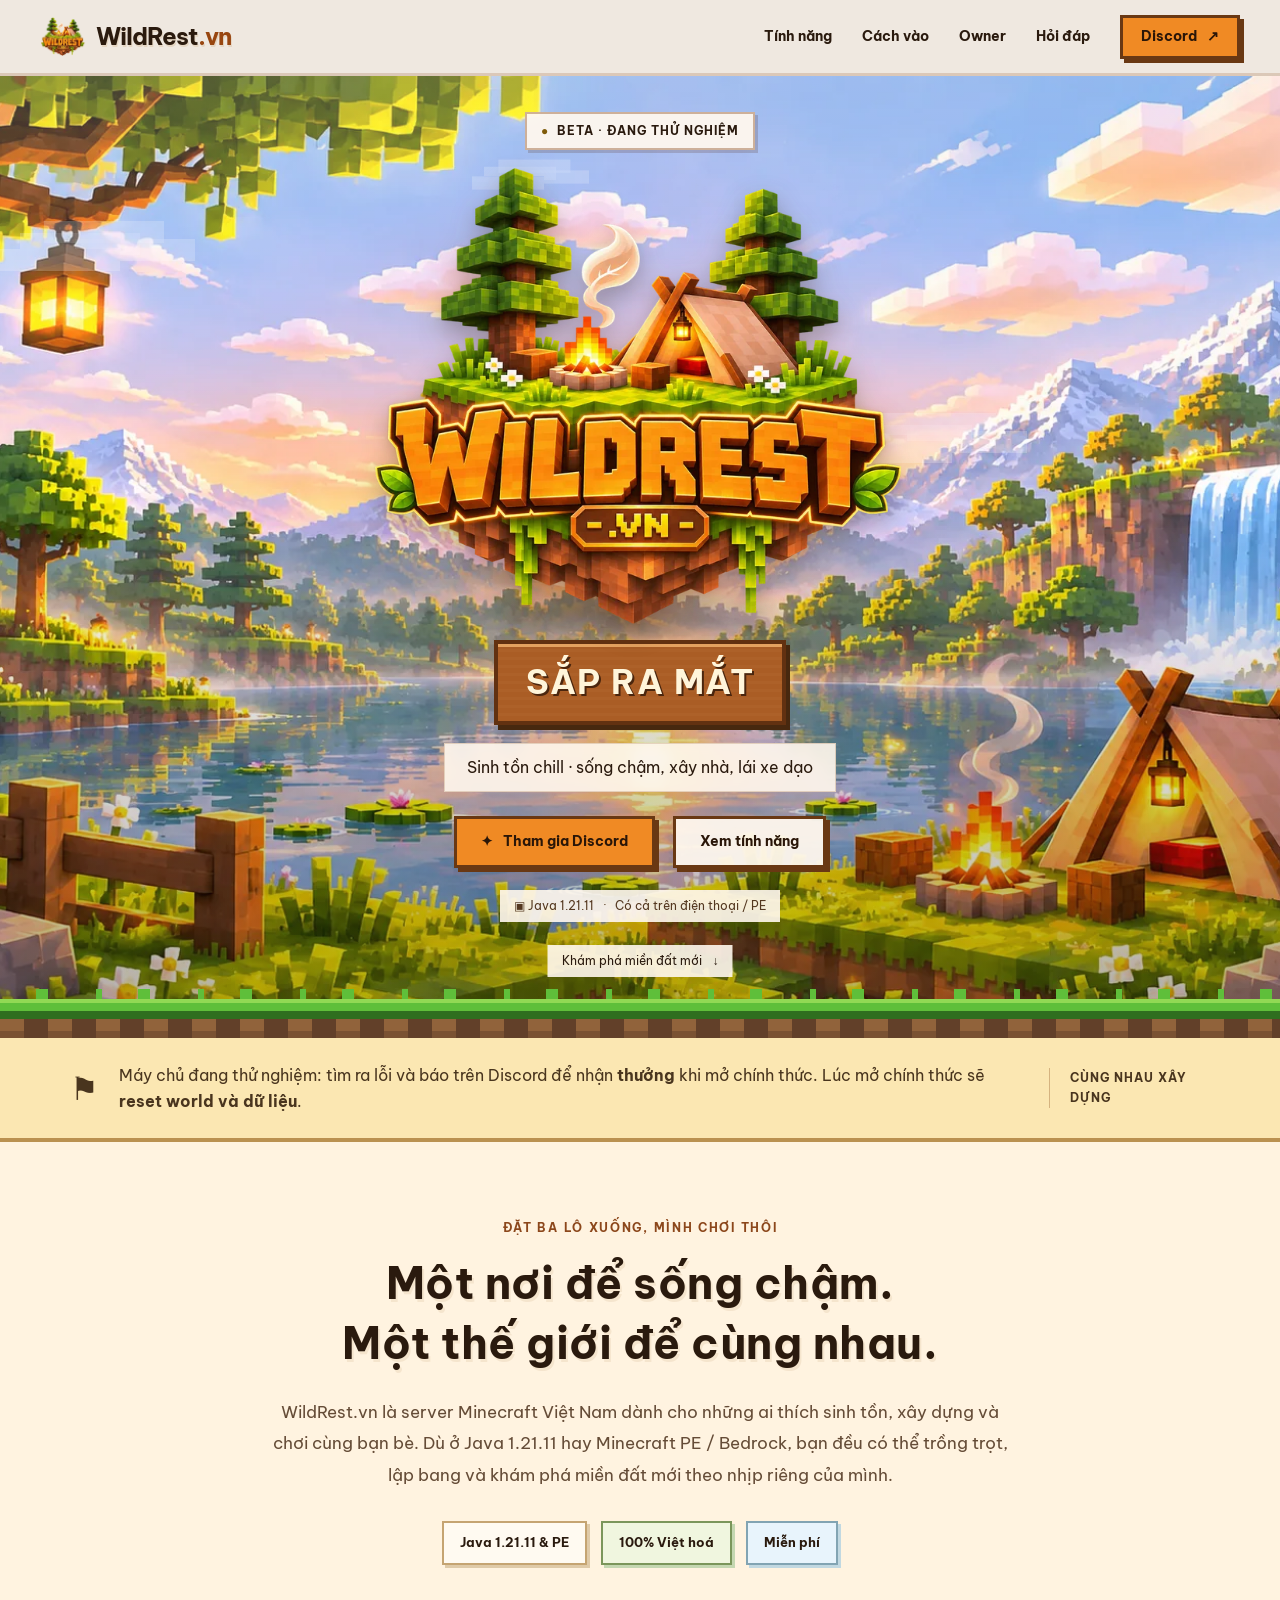
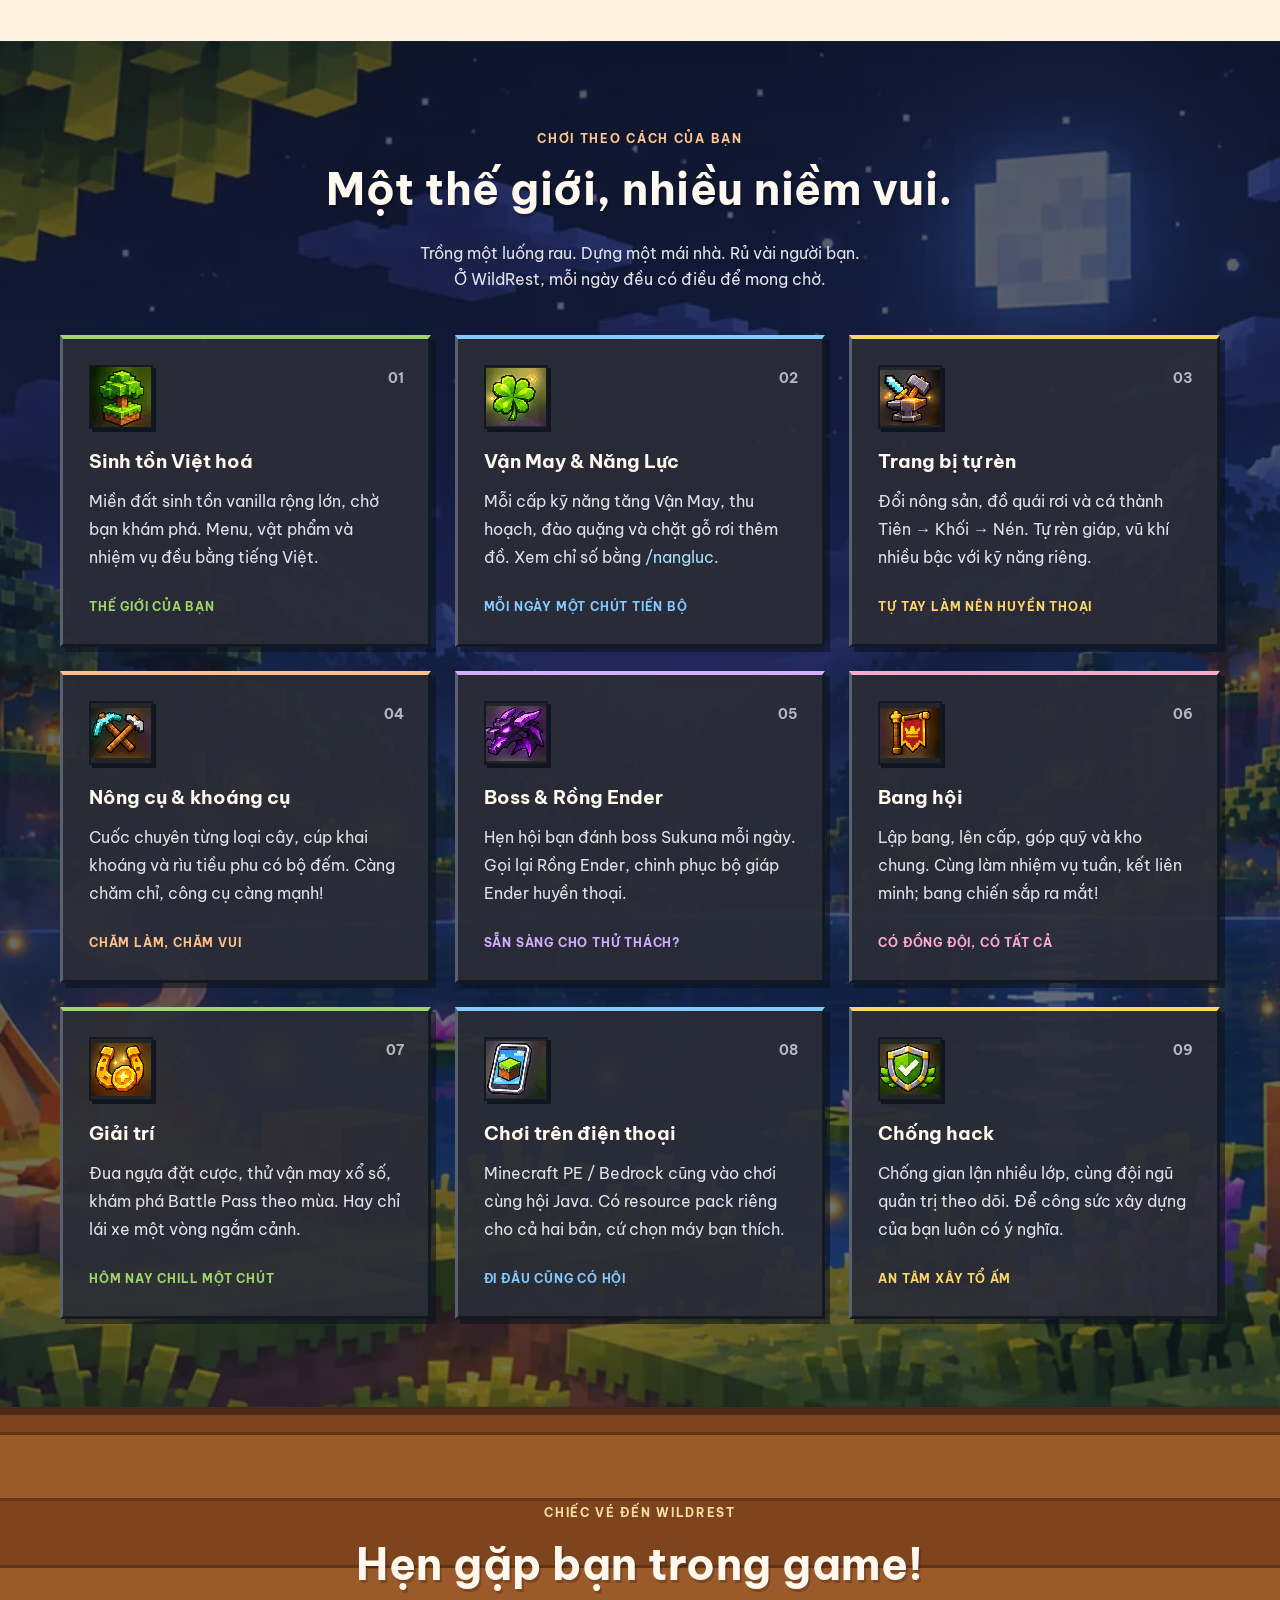
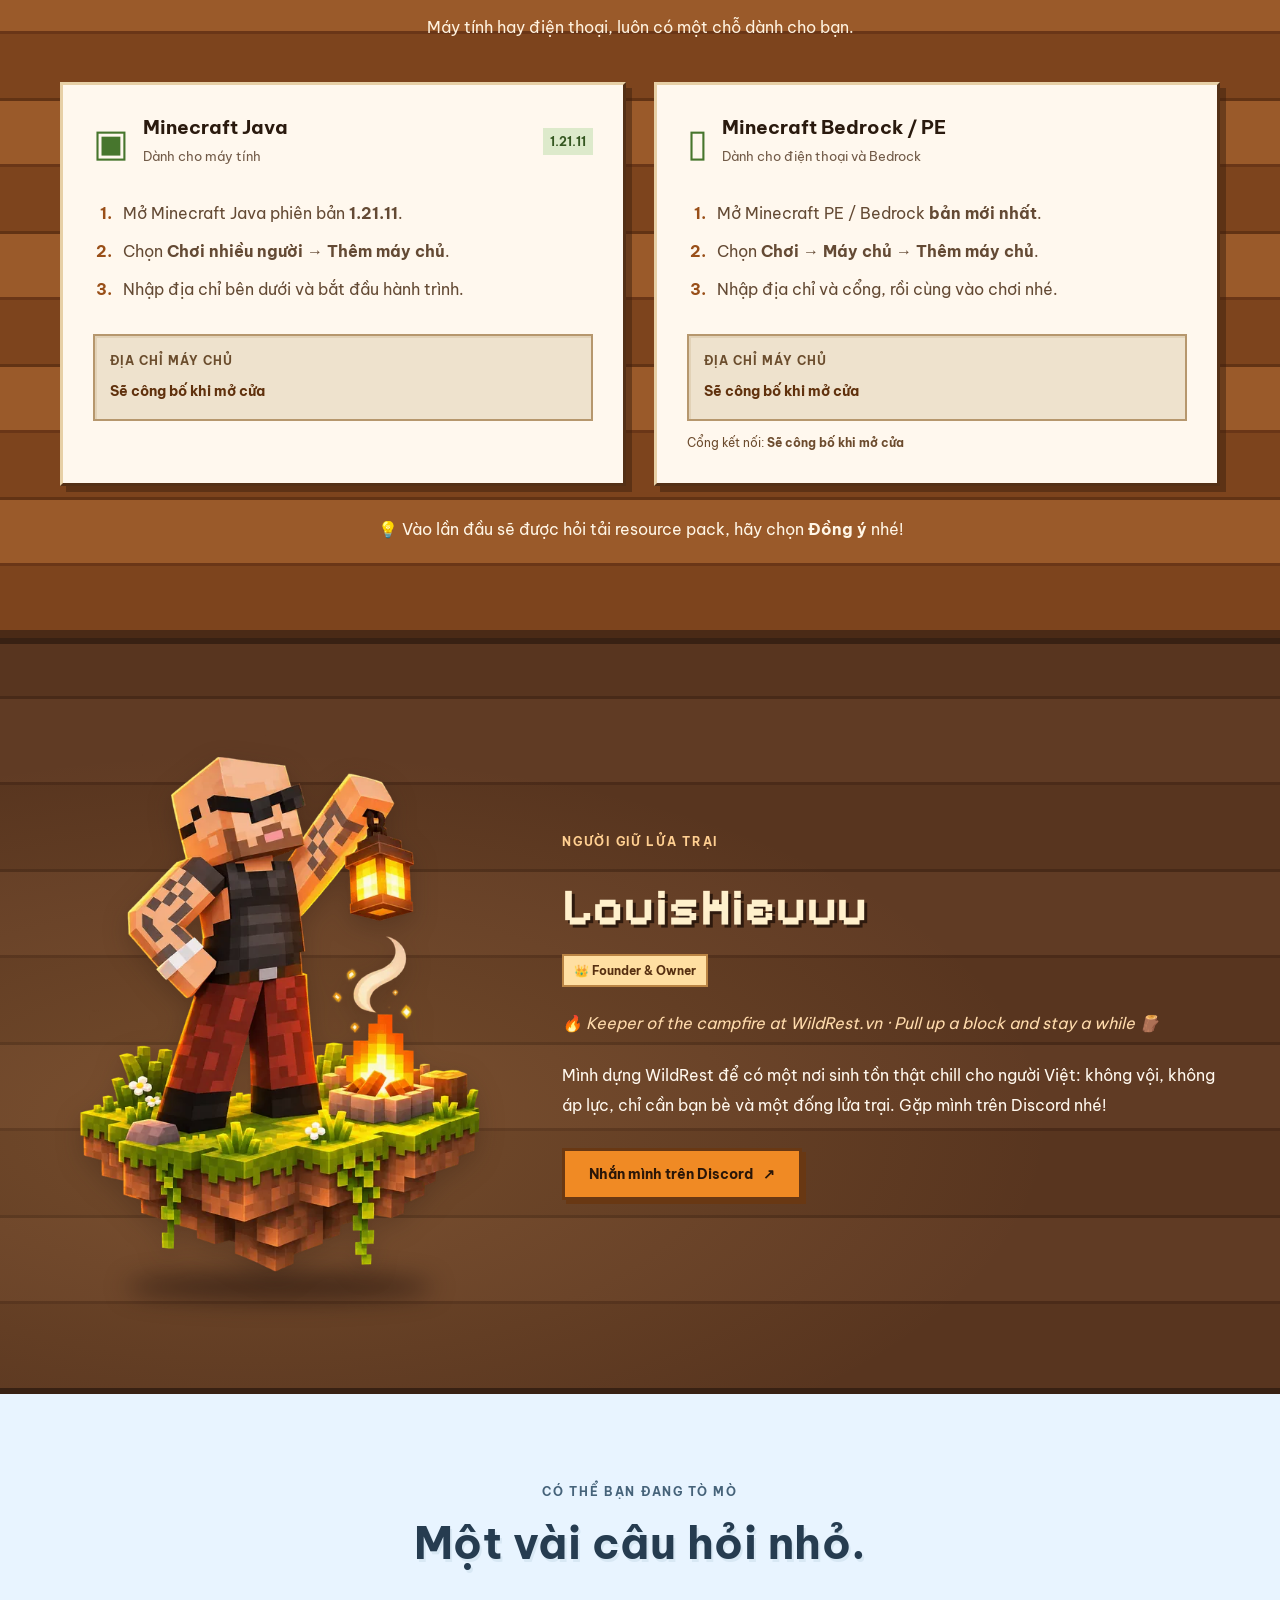
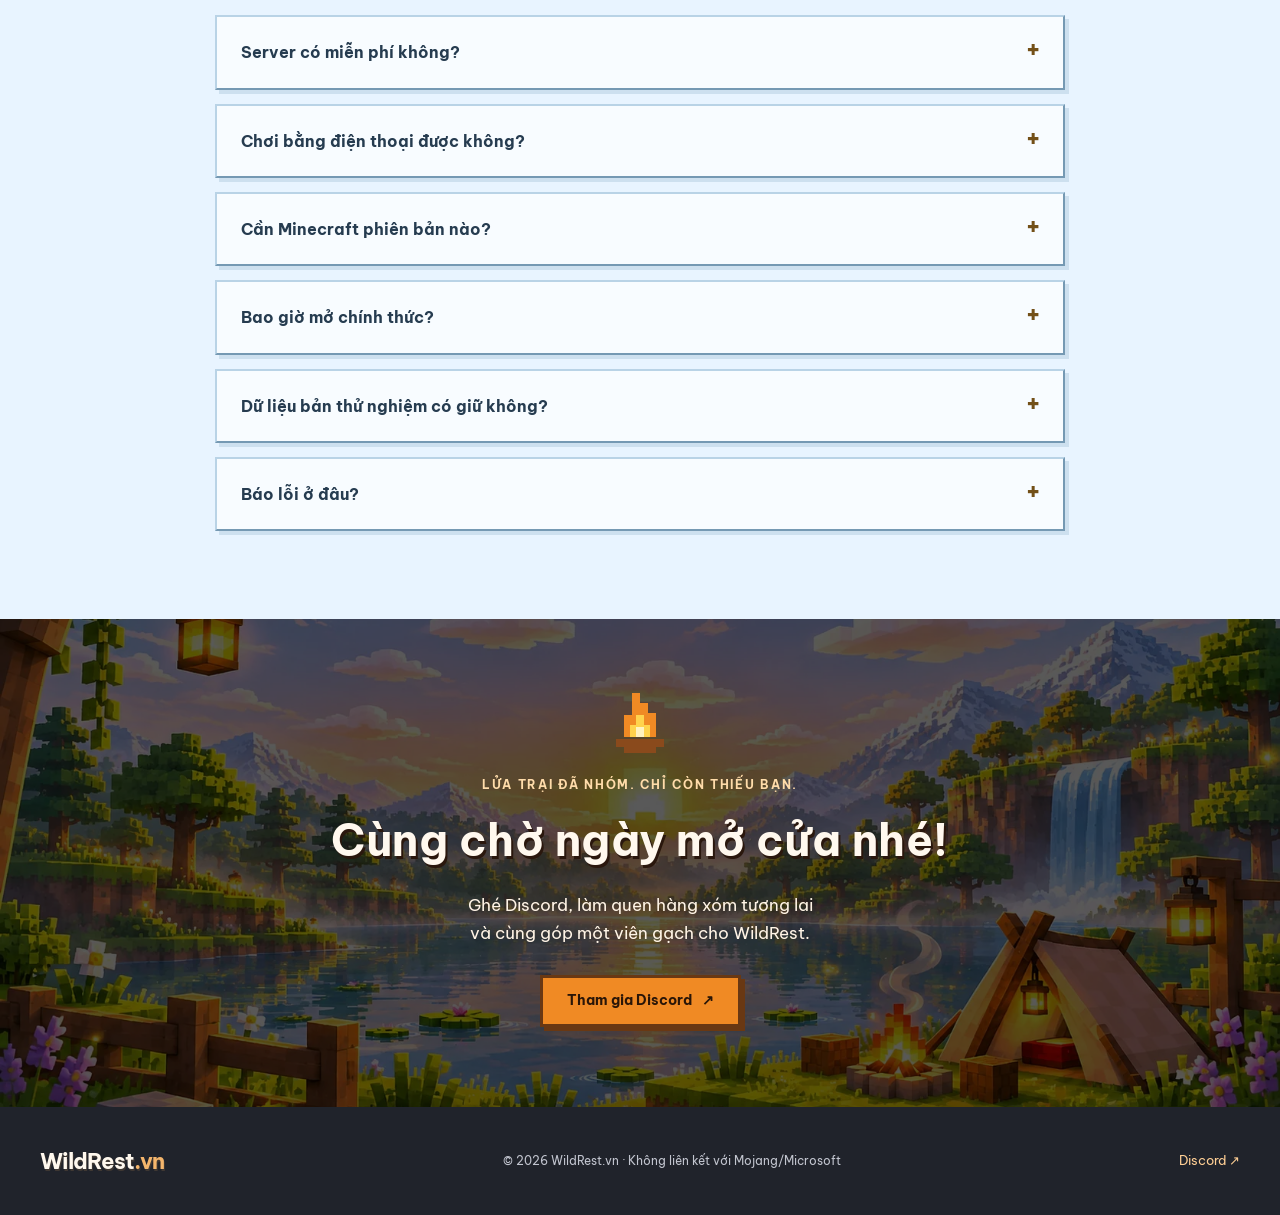
==== commit bbd54f8a: "Add Discord domain verification and founder section" ====
--- a/index.html
+++ b/index.html
@@ -63,6 +63,12 @@
       {
         "@context": "https://schema.org",
         "@graph": [
+          {
+            "@type": "Person",
+            "name": "LouisHieuuu",
+            "jobTitle": "Founder & Owner",
+            "worksFor": { "@type": "Organization", "name": "WildRest.vn" }
+          },
           {
             "@type": "WebSite",
             "name": "WildRest.vn",
@@ -157,7 +163,7 @@
       </button>
       <nav aria-label="Điều hướng chính" id="menu">
         <a href="#tinh-nang">Tính năng</a><a href="#cach-vao">Cách vào</a
-        ><a href="#hoi-dap">Hỏi đáp</a
+        ><a href="#owner">Owner</a><a href="#hoi-dap">Hỏi đáp</a
         ><a
           class="button button-small"
           data-discord=""
@@ -512,6 +518,64 @@
         </p>
       </section>
       <section
+        class="section owner-section"
+        id="owner"
+        aria-labelledby="owner-title"
+      >
+        <div class="owner-inner">
+          <div class="owner-art reveal">
+            <img
+              class="owner-character"
+              src="assets/owner.webp"
+              srcset="assets/owner-600.webp 600w, assets/owner.webp 1122w"
+              sizes="(max-width: 767px) min(320px, 86vw), 440px"
+              width="1122"
+              height="1402"
+              alt="LouisHieuuu — người sáng lập WildRest.vn"
+              loading="lazy"
+              decoding="async"
+            />
+          </div>
+          <div class="owner-copy reveal">
+            <p class="eyebrow">NGƯỜI GIỮ LỬA TRẠI</p>
+            <div class="owner-heading">
+              <img
+                class="owner-avatar"
+                src="https://mc-heads.net/avatar/LouisHieuuu/128"
+                width="64"
+                height="64"
+                alt="Ảnh đại diện Minecraft của LouisHieuuu"
+                loading="lazy"
+                decoding="async"
+              />
+              <div>
+                <h2 id="owner-title">LouisHieuuu</h2>
+                <span class="owner-badge">👑 Founder &amp; Owner</span>
+              </div>
+            </div>
+            <p class="owner-bio" lang="en">
+              <em
+                >🔥 Keeper of the campfire at WildRest.vn · Pull up a block and
+                stay a while 🪵</em
+              >
+            </p>
+            <p>
+              Mình dựng WildRest để có một nơi sinh tồn thật chill cho người
+              Việt: không vội, không áp lực, chỉ cần bạn bè và một đống lửa
+              trại. Gặp mình trên Discord nhé!
+            </p>
+            <a
+              class="button"
+              data-discord
+              href="https://discord.wildrest.vn"
+              target="_blank"
+              rel="noopener"
+              >Nhắn mình trên Discord <span aria-hidden="true">↗</span></a
+            >
+          </div>
+        </div>
+      </section>
+      <section
         aria-labelledby="faq-title"
         class="section faq-section"
         id="hoi-dap"
--- a/style.css
+++ b/style.css
@@ -1,3 +1,10 @@
+@font-face {
+  font-family: "Owner Pixel";
+  src: url("assets/owner-pixel.woff2") format("woff2");
+  font-weight: 400 700;
+  font-style: normal;
+  font-display: swap;
+}
 @font-face {
   font-family: "Be Vietnam Pro";
   src: url("assets/be-vietnam-pro.woff2") format("woff2");
@@ -1169,6 +1176,124 @@
     opacity: 0.2;
   }
 }
+.owner-section {
+  background:
+    radial-gradient(ellipse at 20% 65%, #e9aa6133, transparent 55%),
+    repeating-linear-gradient(
+      0deg,
+      #58351f 0 84px,
+      #4b2b19 84px 87px,
+      #603b24 87px 170px,
+      #482a18 170px 173px
+    );
+  border-block: 6px solid #382113;
+}
+.owner-inner {
+  display: grid;
+  grid-template-columns: 2fr 3fr;
+  align-items: center;
+  gap: clamp(32px, 5vw, 72px);
+  max-width: 1160px;
+  margin: auto;
+}
+.owner-art {
+  position: relative;
+  isolation: isolate;
+  padding-bottom: 20px;
+}
+.owner-art:after {
+  content: "";
+  position: absolute;
+  left: 15%;
+  right: 15%;
+  bottom: 0;
+  height: 26px;
+  border-radius: 50%;
+  background: #1e100b99;
+  filter: blur(12px);
+  z-index: -1;
+}
+.owner-character {
+  width: 100%;
+  display: block;
+  animation: float 6s ease-in-out infinite;
+  filter: drop-shadow(0 8px 12px #2b170f44);
+}
+.owner-copy {
+  min-width: 0;
+}
+.owner-copy .eyebrow {
+  color: #ffcf91;
+}
+.owner-heading {
+  display: flex;
+  align-items: center;
+  gap: 18px;
+  margin: 22px 0;
+}
+.owner-avatar {
+  flex-shrink: 0;
+  width: 64px;
+  height: 64px;
+  image-rendering: pixelated;
+  border: 3px solid #e0aa64;
+  box-shadow: 3px 3px #2e1a0e;
+}
+#owner-title {
+  font-family: "Owner Pixel", var(--heading);
+  font-size: clamp(34px, 4.2vw, 52px);
+  font-weight: 700;
+  color: #fff0cc;
+  letter-spacing: 0.5px;
+  text-shadow: 3px 3px #2e1a0e;
+  margin: 0 0 10px;
+}
+.owner-badge {
+  display: inline-block;
+  padding: 5px 10px;
+  background: #ffdfa2;
+  color: #573011;
+  border: 2px solid #bb8545;
+  font-size: 12px;
+  font-weight: 700;
+}
+.owner-copy .owner-bio {
+  color: #ffdbac;
+  margin-bottom: 22px;
+}
+.owner-copy > p:not(.eyebrow) {
+  font-size: 16px;
+  line-height: 1.85;
+}
+.owner-copy > .button {
+  margin-top: 28px;
+}
+@media (max-width: 767px) {
+  .owner-inner {
+    grid-template-columns: 1fr;
+    gap: 32px;
+  }
+  .owner-art {
+    width: min(320px, 100%);
+    margin: auto;
+  }
+  .owner-copy {
+    max-width: 560px;
+    margin: auto;
+  }
+}
+@media (max-width: 389px) {
+  .owner-heading {
+    gap: 12px;
+  }
+  .owner-avatar {
+    width: 52px;
+    height: 52px;
+  }
+  #owner-title {
+    font-size: 32px;
+  }
+}
 @media (prefers-reduced-motion: reduce) {
   html {
     scroll-behavior: auto;
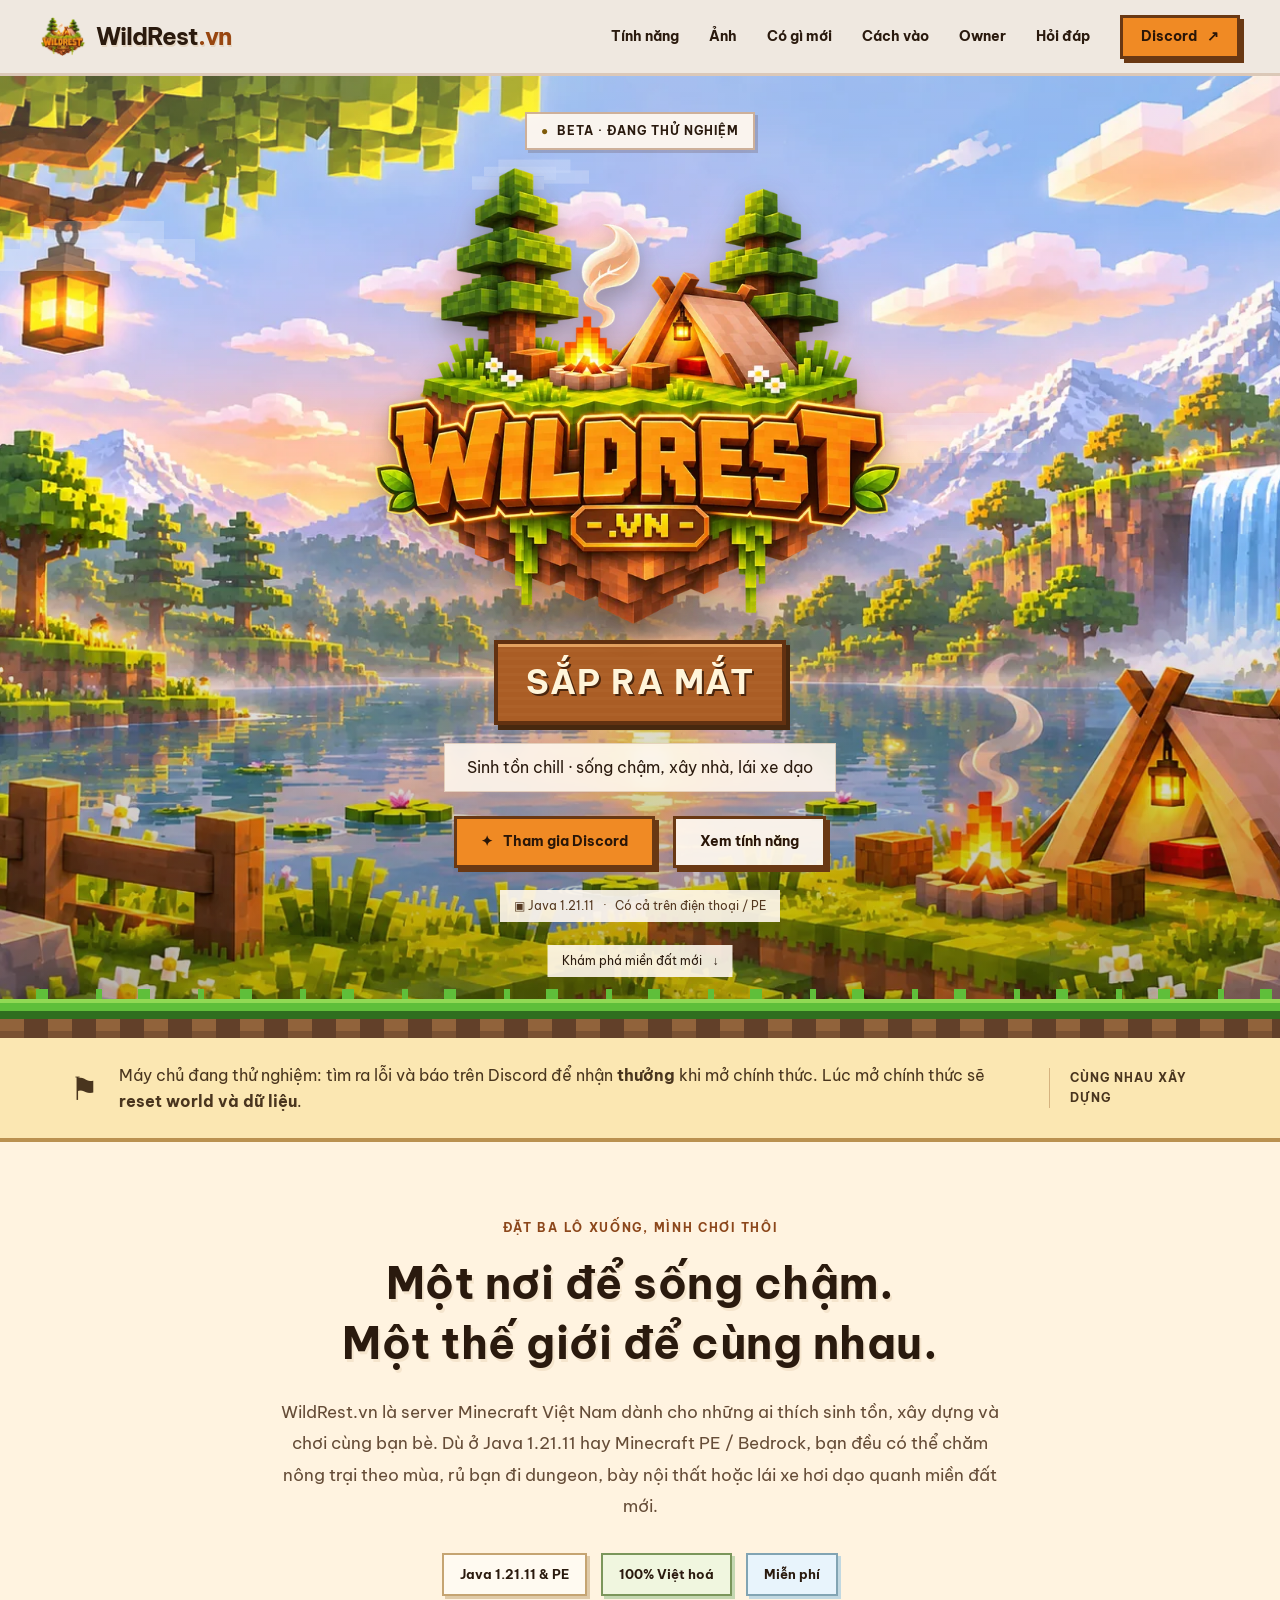
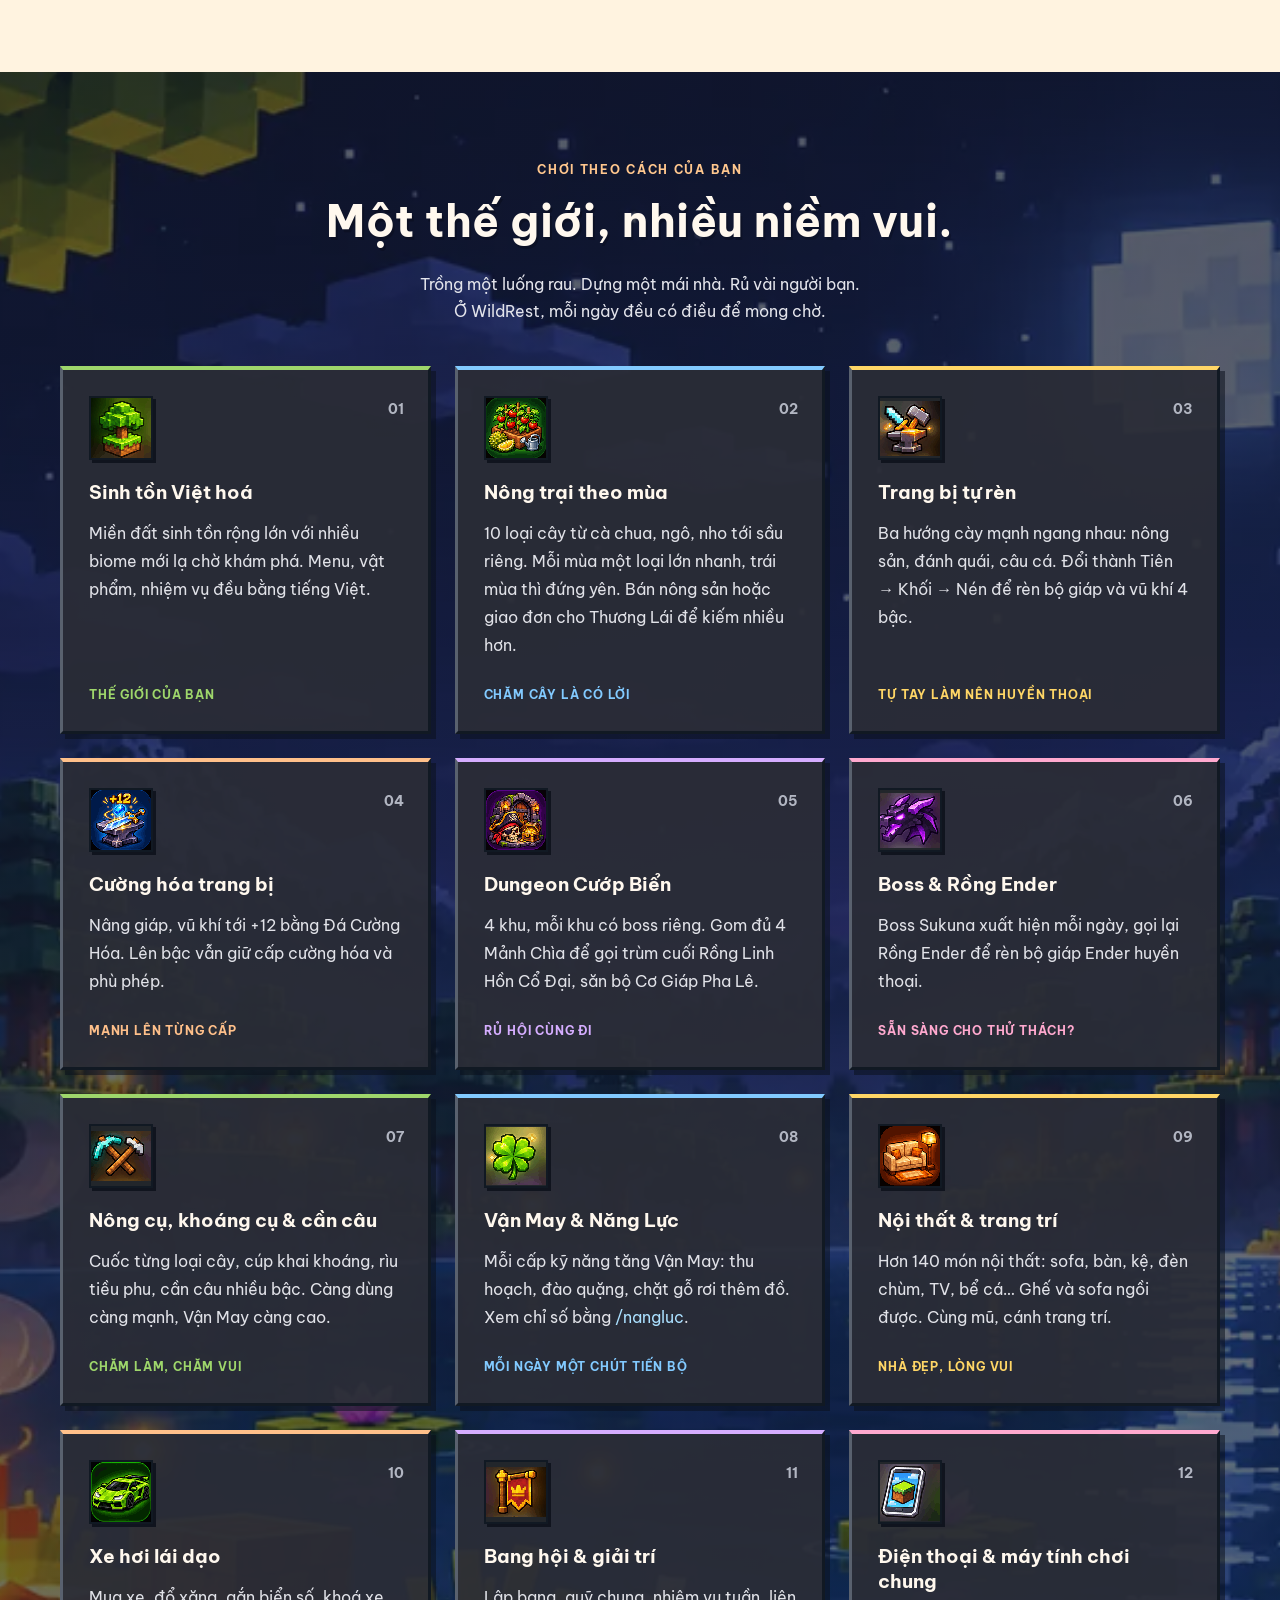
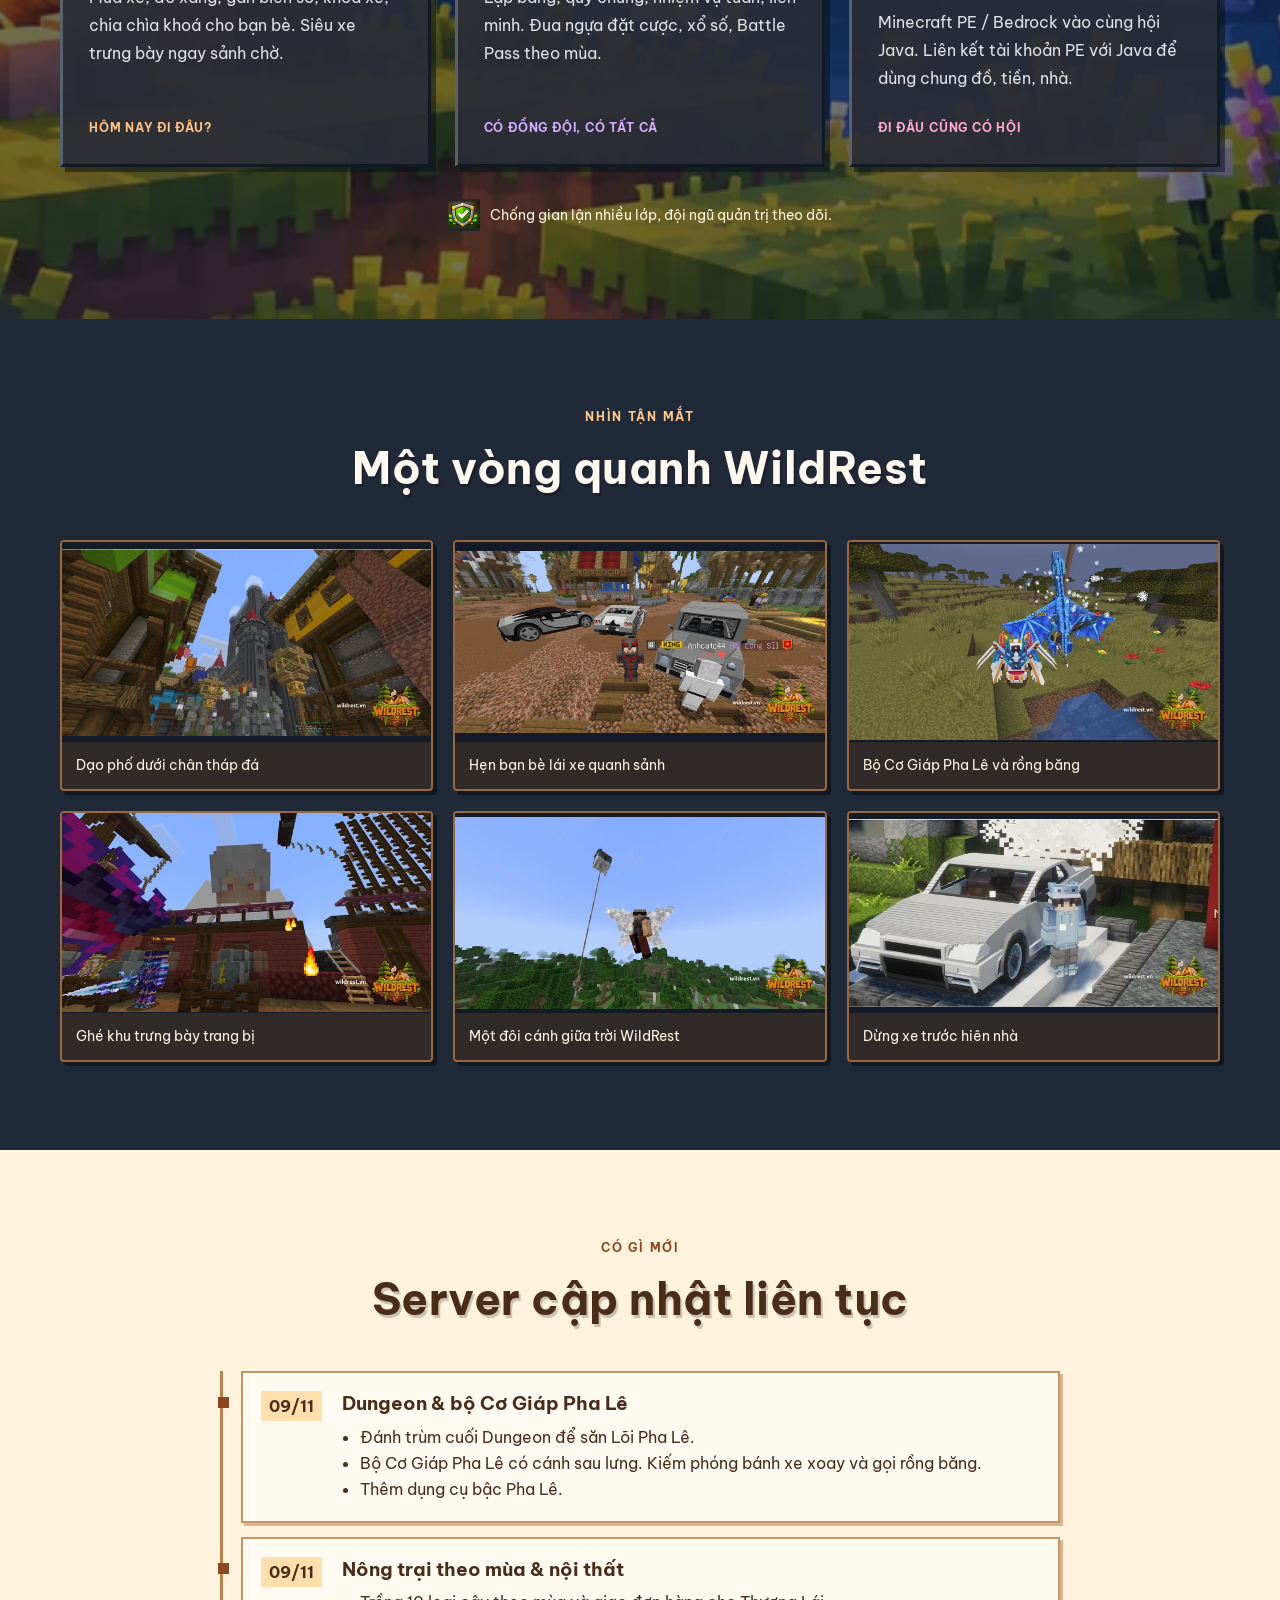
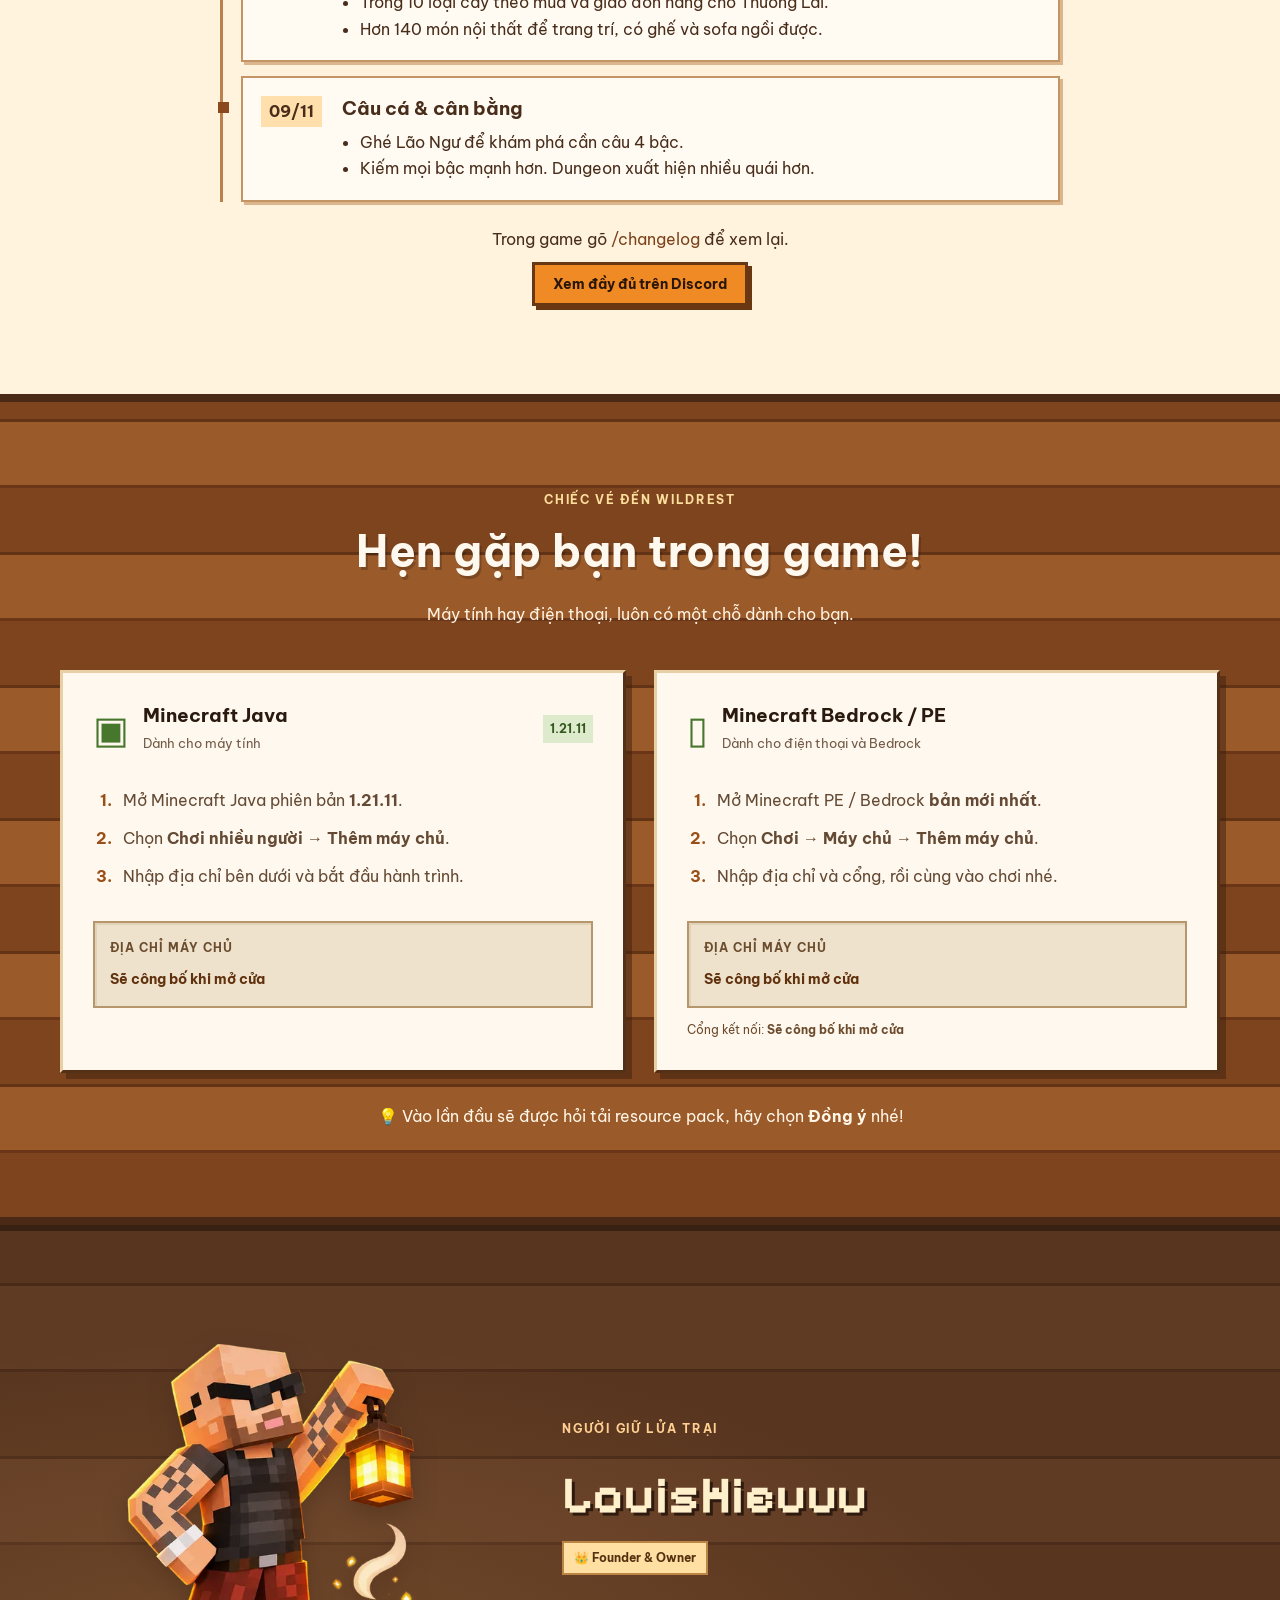
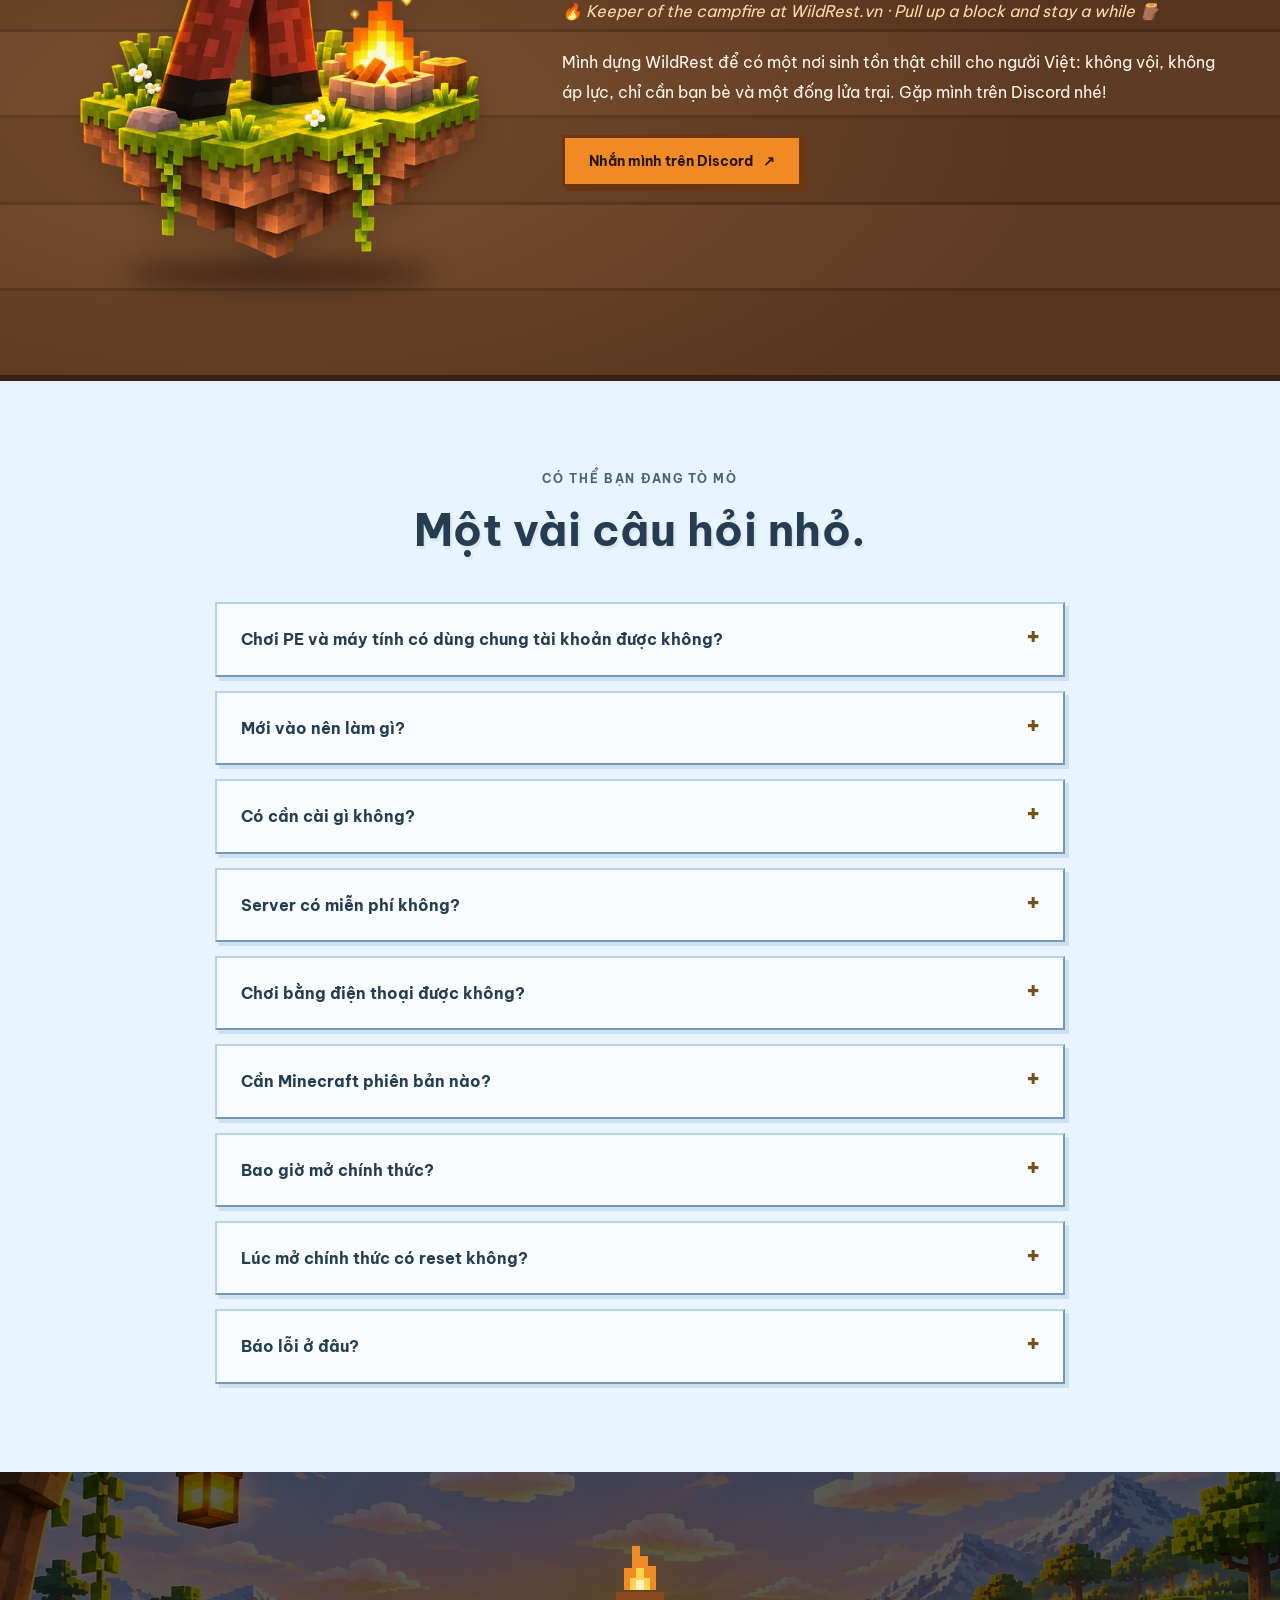
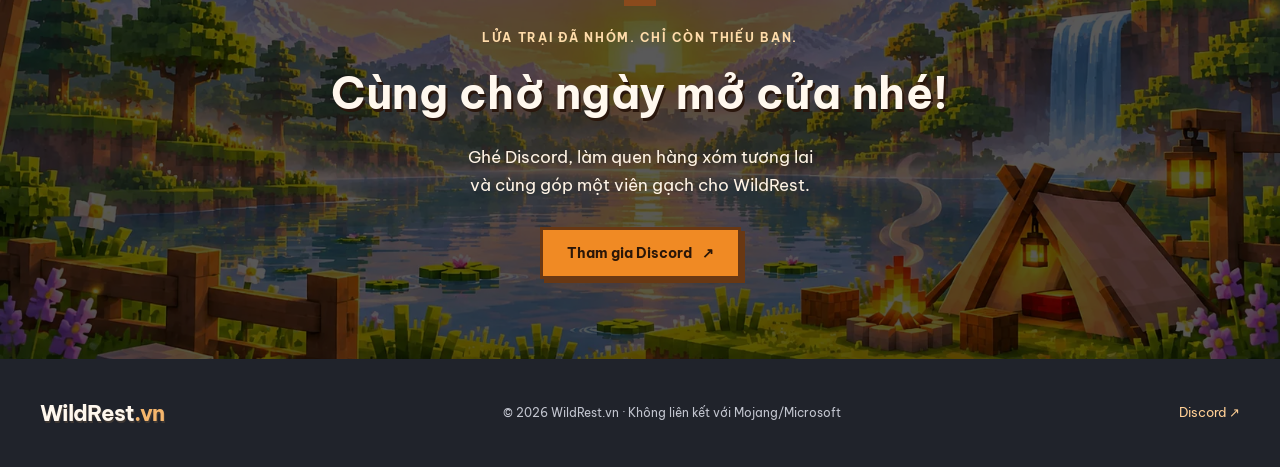
==== commit ffc54dda: "Update WildRest features and add screenshot gallery" ====
--- a/index.html
+++ b/index.html
@@ -7,7 +7,7 @@
     <meta content="#f08a24" name="theme-color" />
     <title>WildRest.vn · Server Minecraft sinh tồn Việt · Sắp ra mắt</title>
     <meta
-      content="Server Minecraft sinh tồn Việt Nam WildRest.vn: Java 1.21.11 và Minecraft PE/Bedrock, Việt hoá toàn bộ, bang hội, boss, trang bị tự rèn. Sắp ra mắt — tham gia Discord để nhận thông báo."
+      content="Server Minecraft sinh tồn Việt Nam WildRest.vn: Java 1.21.11 và Minecraft PE, Việt hoá toàn bộ, nông trại theo mùa, dungeon cướp biển, trang bị tự rèn, nội thất, xe hơi. Sắp ra mắt — tham gia Discord để nhận thông báo."
       name="description"
     />
     <link href="https://wildrest.vn/" rel="canonical" />
@@ -16,7 +16,7 @@
     <meta content="https://wildrest.vn/" property="og:url" />
     <meta content="WildRest.vn · Sắp ra mắt" property="og:title" />
     <meta
-      content="Server Minecraft sinh tồn Việt Nam WildRest.vn: Java 1.21.11 và Minecraft PE/Bedrock, Việt hoá toàn bộ, bang hội, boss, trang bị tự rèn. Sắp ra mắt — tham gia Discord để nhận thông báo."
+      content="Server Minecraft sinh tồn Việt Nam WildRest.vn: Java 1.21.11 và Minecraft PE, Việt hoá toàn bộ, nông trại theo mùa, dungeon cướp biển, trang bị tự rèn, nội thất, xe hơi. Sắp ra mắt — tham gia Discord để nhận thông báo."
       property="og:description"
     />
     <meta content="https://wildrest.vn/assets/og-v2.jpg" property="og:image" />
@@ -67,7 +67,10 @@
             "@type": "Person",
             "name": "LouisHieuuu",
             "jobTitle": "Founder & Owner",
-            "worksFor": { "@type": "Organization", "name": "WildRest.vn" }
+            "worksFor": {
+              "@type": "Organization",
+              "name": "WildRest.vn"
+            }
           },
           {
             "@type": "WebSite",
@@ -88,17 +91,42 @@
             "gamePlatform": ["PC", "Mobile"],
             "genre": "Survival",
             "inLanguage": "vi",
-            "url": "https://wildrest.vn/"
+            "url": "https://wildrest.vn/",
+            "image": "https://wildrest.vn/assets/gallery/anh-01.webp"
           },
           {
             "@type": "FAQPage",
             "mainEntity": [
               {
                 "@type": "Question",
+                "name": "Chơi PE và máy tính có dùng chung tài khoản được không?",
+                "acceptedAnswer": {
+                  "@type": "Answer",
+                  "text": "Được. Trên Java gõ /linkaccount <tên PE> để lấy mã, rồi trên PE gõ /linkaccount <tên Java> <mã>. Đồ, tiền, rank, nhà sẽ dùng chung."
+                }
+              },
+              {
+                "@type": "Question",
+                "name": "Mới vào nên làm gì?",
+                "acceptedAnswer": {
+                  "@type": "Answer",
+                  "text": "Chọn một hướng cày (nông sản, đánh quái, câu cá), làm nông trại kiếm tiền, rồi đổi đồ ở dãy NPC cạnh sảnh. Gõ /menu để xem mọi tính năng."
+                }
+              },
+              {
+                "@type": "Question",
+                "name": "Có cần cài gì không?",
+                "acceptedAnswer": {
+                  "@type": "Answer",
+                  "text": "Lần đầu vào chọn “Đồng ý” tải resource pack (cả Java và PE). Không cần cài mod."
+                }
+              },
+              {
+                "@type": "Question",
                 "name": "Server có miễn phí không?",
                 "acceptedAnswer": {
                   "@type": "Answer",
-                  "text": "Có, bạn có thể vào chơi miễn phí. Mang theo tinh thần vui vẻ và rủ\n              thêm bạn bè nhé!"
+                  "text": "Có, bạn có thể vào chơi miễn phí. Mang theo tinh thần vui vẻ và rủ thêm bạn bè nhé!"
                 }
               },
               {
@@ -106,7 +134,7 @@
                 "name": "Chơi bằng điện thoại được không?",
                 "acceptedAnswer": {
                   "@type": "Answer",
-                  "text": "Được! Dùng Minecraft PE / Bedrock để cùng chơi với mọi người trên\n              máy tính."
+                  "text": "Được! Dùng Minecraft PE / Bedrock để cùng chơi với mọi người trên máy tính."
                 }
               },
               {
@@ -127,10 +155,10 @@
               },
               {
                 "@type": "Question",
-                "name": "Dữ liệu bản thử nghiệm có giữ không?",
+                "name": "Lúc mở chính thức có reset không?",
                 "acceptedAnswer": {
                   "@type": "Answer",
-                  "text": "Không, world và toàn bộ dữ liệu sẽ được reset khi mở chính thức.\n              Những bạn tìm ra lỗi và báo lỗi sẽ được thưởng khi mở cửa."
+                  "text": "Có. Bản thử nghiệm sẽ reset world và dữ liệu khi mở chính thức; người báo lỗi trong lúc thử nghiệm được thưởng."
                 }
               },
               {
@@ -138,7 +166,7 @@
                 "name": "Báo lỗi ở đâu?",
                 "acceptedAnswer": {
                   "@type": "Answer",
-                  "text": "Gửi lỗi vào kênh báo lỗi trên Discord .\n              Thêm ảnh và cách gặp lại lỗi để đội ngũ dễ kiểm tra nhé!"
+                  "text": "Gửi lỗi vào kênh báo lỗi trên Discord. Thêm ảnh và cách gặp lại lỗi để đội ngũ dễ kiểm tra nhé!"
                 }
               }
             ]
@@ -162,7 +190,8 @@
         ☰ <span>Menu</span>
       </button>
       <nav aria-label="Điều hướng chính" id="menu">
-        <a href="#tinh-nang">Tính năng</a><a href="#cach-vao">Cách vào</a
+        <a href="#tinh-nang">Tính năng</a><a href="#anh">Ảnh</a
+        ><a href="#cap-nhat">Có gì mới</a><a href="#cach-vao">Cách vào</a
         ><a href="#owner">Owner</a><a href="#hoi-dap">Hỏi đáp</a
         ><a
           class="button button-small"
@@ -252,8 +281,8 @@
           <p>
             WildRest.vn là server Minecraft Việt Nam dành cho những ai thích
             sinh tồn, xây dựng và chơi cùng bạn bè. Dù ở Java 1.21.11 hay
-            Minecraft PE / Bedrock, bạn đều có thể trồng trọt, lập bang và khám
-            phá miền đất mới theo nhịp riêng của mình.
+            Minecraft PE / Bedrock, bạn đều có thể chăm nông trại theo mùa, rủ
+            bạn đi dungeon, bày nội thất hoặc lái xe hơi dạo quanh miền đất mới.
           </p>
           <div class="intro-badges">
             <span>Java 1.21.11 &amp; PE</span><span>100% Việt hoá</span
@@ -277,157 +306,345 @@
         <div class="feature-grid">
           <article class="feature-card reveal">
             <img
-              alt=""
-              class="feature-icon"
-              decoding="async"
-              height="128"
-              loading="lazy"
+              class="feature-icon"
               src="assets/icons/sinh-ton.png"
-              width="128"
-            /><span aria-hidden="true" class="slot-number">01</span>
+              alt=""
+              width="128"
+              height="128"
+              loading="lazy"
+              decoding="async"
+            />
+            <span class="slot-number" aria-hidden="true">01</span>
             <h3>Sinh tồn Việt hoá</h3>
             <p>
-              Miền đất sinh tồn vanilla rộng lớn, chờ bạn khám phá. Menu, vật
-              phẩm và nhiệm vụ đều bằng tiếng Việt.
+              Miền đất sinh tồn rộng lớn với nhiều biome mới lạ chờ khám phá.
+              Menu, vật phẩm, nhiệm vụ đều bằng tiếng Việt.
             </p>
             <span class="card-label">THẾ GIỚI CỦA BẠN</span>
           </article>
           <article class="feature-card reveal">
             <img
-              alt=""
-              class="feature-icon"
-              decoding="async"
-              height="128"
-              loading="lazy"
+              class="feature-icon"
+              src="assets/icons/nong-trai.png"
+              alt=""
+              width="128"
+              height="128"
+              loading="lazy"
+              decoding="async"
+            />
+            <span class="slot-number" aria-hidden="true">02</span>
+            <h3>Nông trại theo mùa</h3>
+            <p>
+              10 loại cây từ cà chua, ngô, nho tới sầu riêng. Mỗi mùa một loại
+              lớn nhanh, trái mùa thì đứng yên. Bán nông sản hoặc giao đơn cho
+              Thương Lái để kiếm nhiều hơn.
+            </p>
+            <span class="card-label">CHĂM CÂY LÀ CÓ LỜI</span>
+          </article>
+          <article class="feature-card reveal">
+            <img
+              class="feature-icon"
+              src="assets/icons/trang-bi.png"
+              alt=""
+              width="128"
+              height="128"
+              loading="lazy"
+              decoding="async"
+            />
+            <span class="slot-number" aria-hidden="true">03</span>
+            <h3>Trang bị tự rèn</h3>
+            <p>
+              Ba hướng cày mạnh ngang nhau: nông sản, đánh quái, câu cá. Đổi
+              thành Tiên → Khối → Nén để rèn bộ giáp và vũ khí 4 bậc.
+            </p>
+            <span class="card-label">TỰ TAY LÀM NÊN HUYỀN THOẠI</span>
+          </article>
+          <article class="feature-card reveal">
+            <img
+              class="feature-icon"
+              src="assets/icons/cuong-hoa.png"
+              alt=""
+              width="128"
+              height="128"
+              loading="lazy"
+              decoding="async"
+            />
+            <span class="slot-number" aria-hidden="true">04</span>
+            <h3>Cường hóa trang bị</h3>
+            <p>
+              Nâng giáp, vũ khí tới +12 bằng Đá Cường Hóa. Lên bậc vẫn giữ cấp
+              cường hóa và phù phép.
+            </p>
+            <span class="card-label">MẠNH LÊN TỪNG CẤP</span>
+          </article>
+          <article class="feature-card reveal">
+            <img
+              class="feature-icon"
+              src="assets/icons/dungeon.png"
+              alt=""
+              width="128"
+              height="128"
+              loading="lazy"
+              decoding="async"
+            />
+            <span class="slot-number" aria-hidden="true">05</span>
+            <h3>Dungeon Cướp Biển</h3>
+            <p>
+              4 khu, mỗi khu có boss riêng. Gom đủ 4 Mảnh Chìa để gọi trùm cuối
+              Rồng Linh Hồn Cổ Đại, săn bộ Cơ Giáp Pha Lê.
+            </p>
+            <span class="card-label">RỦ HỘI CÙNG ĐI</span>
+          </article>
+          <article class="feature-card reveal">
+            <img
+              class="feature-icon"
+              src="assets/icons/boss.png"
+              alt=""
+              width="128"
+              height="128"
+              loading="lazy"
+              decoding="async"
+            />
+            <span class="slot-number" aria-hidden="true">06</span>
+            <h3>Boss &amp; Rồng Ender</h3>
+            <p>
+              Boss Sukuna xuất hiện mỗi ngày, gọi lại Rồng Ender để rèn bộ giáp
+              Ender huyền thoại.
+            </p>
+            <span class="card-label">SẴN SÀNG CHO THỬ THÁCH?</span>
+          </article>
+          <article class="feature-card reveal">
+            <img
+              class="feature-icon"
+              src="assets/icons/nong-cu.png"
+              alt=""
+              width="128"
+              height="128"
+              loading="lazy"
+              decoding="async"
+            />
+            <span class="slot-number" aria-hidden="true">07</span>
+            <h3>Nông cụ, khoáng cụ &amp; cần câu</h3>
+            <p>
+              Cuốc từng loại cây, cúp khai khoáng, rìu tiều phu, cần câu nhiều
+              bậc. Càng dùng càng mạnh, Vận May càng cao.
+            </p>
+            <span class="card-label">CHĂM LÀM, CHĂM VUI</span>
+          </article>
+          <article class="feature-card reveal">
+            <img
+              class="feature-icon"
               src="assets/icons/van-may.png"
-              width="128"
-            /><span aria-hidden="true" class="slot-number">02</span>
+              alt=""
+              width="128"
+              height="128"
+              loading="lazy"
+              decoding="async"
+            />
+            <span class="slot-number" aria-hidden="true">08</span>
             <h3>Vận May &amp; Năng Lực</h3>
             <p>
-              Mỗi cấp kỹ năng tăng Vận May, thu hoạch, đào quặng và chặt gỗ rơi
+              Mỗi cấp kỹ năng tăng Vận May: thu hoạch, đào quặng, chặt gỗ rơi
               thêm đồ. Xem chỉ số bằng <code>/nangluc</code>.
             </p>
             <span class="card-label">MỖI NGÀY MỘT CHÚT TIẾN BỘ</span>
           </article>
           <article class="feature-card reveal">
             <img
-              alt=""
-              class="feature-icon"
-              decoding="async"
-              height="128"
-              loading="lazy"
-              src="assets/icons/trang-bi.png"
-              width="128"
-            /><span aria-hidden="true" class="slot-number">03</span>
-            <h3>Trang bị tự rèn</h3>
-            <p>
-              Đổi nông sản, đồ quái rơi và cá thành Tiên → Khối → Nén. Tự rèn
-              giáp, vũ khí nhiều bậc với kỹ năng riêng.
-            </p>
-            <span class="card-label">TỰ TAY LÀM NÊN HUYỀN THOẠI</span>
-          </article>
-          <article class="feature-card reveal">
-            <img
-              alt=""
-              class="feature-icon"
-              decoding="async"
-              height="128"
-              loading="lazy"
-              src="assets/icons/nong-cu.png"
-              width="128"
-            /><span aria-hidden="true" class="slot-number">04</span>
-            <h3>Nông cụ &amp; khoáng cụ</h3>
-            <p>
-              Cuốc chuyên từng loại cây, cúp khai khoáng và rìu tiều phu có bộ
-              đếm. Càng chăm chỉ, công cụ càng mạnh!
-            </p>
-            <span class="card-label">CHĂM LÀM, CHĂM VUI</span>
-          </article>
-          <article class="feature-card reveal">
-            <img
-              alt=""
-              class="feature-icon"
-              decoding="async"
-              height="128"
-              loading="lazy"
-              src="assets/icons/boss.png"
-              width="128"
-            /><span aria-hidden="true" class="slot-number">05</span>
-            <h3>Boss &amp; Rồng Ender</h3>
-            <p>
-              Hẹn hội bạn đánh boss Sukuna mỗi ngày. Gọi lại Rồng Ender, chinh
-              phục bộ giáp Ender huyền thoại.
-            </p>
-            <span class="card-label">SẴN SÀNG CHO THỬ THÁCH?</span>
-          </article>
-          <article class="feature-card reveal">
-            <img
-              alt=""
-              class="feature-icon"
-              decoding="async"
-              height="128"
-              loading="lazy"
+              class="feature-icon"
+              src="assets/icons/noi-that.png"
+              alt=""
+              width="128"
+              height="128"
+              loading="lazy"
+              decoding="async"
+            />
+            <span class="slot-number" aria-hidden="true">09</span>
+            <h3>Nội thất &amp; trang trí</h3>
+            <p>
+              Hơn 140 món nội thất: sofa, bàn, kệ, đèn chùm, TV, bể cá… Ghế và
+              sofa ngồi được. Cùng mũ, cánh trang trí.
+            </p>
+            <span class="card-label">NHÀ ĐẸP, LÒNG VUI</span>
+          </article>
+          <article class="feature-card reveal">
+            <img
+              class="feature-icon"
+              src="assets/icons/xe.png"
+              alt=""
+              width="128"
+              height="128"
+              loading="lazy"
+              decoding="async"
+            />
+            <span class="slot-number" aria-hidden="true">10</span>
+            <h3>Xe hơi lái dạo</h3>
+            <p>
+              Mua xe, đổ xăng, gắn biển số, khoá xe, chia chìa khoá cho bạn bè.
+              Siêu xe trưng bày ngay sảnh chờ.
+            </p>
+            <span class="card-label">HÔM NAY ĐI ĐÂU?</span>
+          </article>
+          <article class="feature-card reveal">
+            <img
+              class="feature-icon"
               src="assets/icons/bang-hoi.png"
-              width="128"
-            /><span aria-hidden="true" class="slot-number">06</span>
-            <h3>Bang hội</h3>
-            <p>
-              Lập bang, lên cấp, góp quỹ và kho chung. Cùng làm nhiệm vụ tuần,
-              kết liên minh; bang chiến sắp ra mắt!
+              alt=""
+              width="128"
+              height="128"
+              loading="lazy"
+              decoding="async"
+            />
+            <span class="slot-number" aria-hidden="true">11</span>
+            <h3>Bang hội &amp; giải trí</h3>
+            <p>
+              Lập bang, quỹ chung, nhiệm vụ tuần, liên minh. Đua ngựa đặt cược,
+              xổ số, Battle Pass theo mùa.
             </p>
             <span class="card-label">CÓ ĐỒNG ĐỘI, CÓ TẤT CẢ</span>
           </article>
           <article class="feature-card reveal">
             <img
-              alt=""
-              class="feature-icon"
-              decoding="async"
-              height="128"
-              loading="lazy"
-              src="assets/icons/giai-tri.png"
-              width="128"
-            /><span aria-hidden="true" class="slot-number">07</span>
-            <h3>Giải trí</h3>
-            <p>
-              Đua ngựa đặt cược, thử vận may xổ số, khám phá Battle Pass theo
-              mùa. Hay chỉ lái xe một vòng ngắm cảnh.
-            </p>
-            <span class="card-label">HÔM NAY CHILL MỘT CHÚT</span>
-          </article>
-          <article class="feature-card reveal">
-            <img
-              alt=""
-              class="feature-icon"
-              decoding="async"
-              height="128"
-              loading="lazy"
+              class="feature-icon"
               src="assets/icons/dien-thoai.png"
-              width="128"
-            /><span aria-hidden="true" class="slot-number">08</span>
-            <h3>Chơi trên điện thoại</h3>
-            <p>
-              Minecraft PE / Bedrock cũng vào chơi cùng hội Java. Có resource
-              pack riêng cho cả hai bản, cứ chọn máy bạn thích.
+              alt=""
+              width="128"
+              height="128"
+              loading="lazy"
+              decoding="async"
+            />
+            <span class="slot-number" aria-hidden="true">12</span>
+            <h3>Điện thoại &amp; máy tính chơi chung</h3>
+            <p>
+              Minecraft PE / Bedrock vào cùng hội Java. Liên kết tài khoản PE
+              với Java để dùng chung đồ, tiền, nhà.
             </p>
             <span class="card-label">ĐI ĐÂU CŨNG CÓ HỘI</span>
           </article>
-          <article class="feature-card reveal">
-            <img
-              alt=""
-              class="feature-icon"
-              decoding="async"
-              height="128"
-              loading="lazy"
-              src="assets/icons/chong-hack.png"
-              width="128"
-            /><span aria-hidden="true" class="slot-number">09</span>
-            <h3>Chống hack</h3>
-            <p>
-              Chống gian lận nhiều lớp, cùng đội ngũ quản trị theo dõi. Để công
-              sức xây dựng của bạn luôn có ý nghĩa.
-            </p>
-            <span class="card-label">AN TÂM XÂY TỔ ẤM</span>
-          </article>
+        </div>
+        <p class="fair-play">
+          <img
+            src="assets/icons/chong-hack.png"
+            alt=""
+            width="32"
+            height="32"
+            loading="lazy"
+            decoding="async"
+          />Chống gian lận nhiều lớp, đội ngũ quản trị theo dõi.
+        </p>
+      </section>
+      <section
+        class="section gallery-section"
+        id="anh"
+        aria-labelledby="gallery-title"
+      >
+        <div class="section-heading reveal">
+          <p class="eyebrow">NHÌN TẬN MẮT</p>
+          <h2 id="gallery-title">Một vòng quanh WildRest</h2>
+        </div>
+        <div class="gallery-grid" id="gallery-grid"></div>
+        <template id="gallery-item">
+          <figure class="gallery-card">
+            <button type="button">
+              <img alt="" loading="lazy" decoding="async" />
+            </button>
+            <figcaption></figcaption>
+          </figure>
+        </template>
+        <noscript
+          ><p class="gallery-note">
+            <a href="assets/gallery/anh-01.webp">Mở ảnh phố WildRest</a>
+          </p></noscript
+        >
+        <dialog
+          class="gallery-lightbox"
+          id="gallery-lightbox"
+          aria-label="Ảnh trong game WildRest"
+        >
+          <div class="lightbox-panel">
+            <button
+              type="button"
+              class="lightbox-close"
+              data-close
+              autofocus
+              aria-label="Đóng ảnh"
+            >
+              ×
+            </button>
+            <figure>
+              <img alt="" decoding="async" draggable="false" />
+              <figcaption aria-live="polite"></figcaption>
+            </figure>
+            <div class="lightbox-controls">
+              <button type="button" data-prev aria-label="Ảnh trước">←</button>
+              <button type="button" data-next aria-label="Ảnh tiếp theo">
+                →
+              </button>
+            </div>
+          </div>
+        </dialog>
+      </section>
+      <section
+        class="section updates-section"
+        id="cap-nhat"
+        aria-labelledby="updates-title"
+      >
+        <div class="section-heading reveal">
+          <p class="eyebrow">CÓ GÌ MỚI</p>
+          <h2 id="updates-title">Server cập nhật liên tục</h2>
+        </div>
+        <div class="update-list" id="update-list">
+          <article class="update-card">
+            <time datetime="2026-11-09">09/11</time>
+            <div>
+              <h3>Dungeon &amp; bộ Cơ Giáp Pha Lê</h3>
+              <ul>
+                <li>Đánh trùm cuối Dungeon để săn Lõi Pha Lê.</li>
+                <li>
+                  Bộ Cơ Giáp Pha Lê có cánh sau lưng. Kiếm phóng bánh xe xoay và
+                  gọi rồng băng.
+                </li>
+                <li>Thêm dụng cụ bậc Pha Lê.</li>
+              </ul>
+            </div>
+          </article>
+          <article class="update-card">
+            <time datetime="2026-11-09">09/11</time>
+            <div>
+              <h3>Nông trại theo mùa &amp; nội thất</h3>
+              <ul>
+                <li>
+                  Trồng 10 loại cây theo mùa và giao đơn hàng cho Thương Lái.
+                </li>
+                <li>
+                  Hơn 140 món nội thất để trang trí, có ghế và sofa ngồi được.
+                </li>
+              </ul>
+            </div>
+          </article>
+          <article class="update-card">
+            <time datetime="2026-11-09">09/11</time>
+            <div>
+              <h3>Câu cá &amp; cân bằng</h3>
+              <ul>
+                <li>Ghé Lão Ngư để khám phá cần câu 4 bậc.</li>
+                <li>
+                  Kiếm mọi bậc mạnh hơn. Dungeon xuất hiện nhiều quái hơn.
+                </li>
+              </ul>
+            </div>
+          </article>
+        </div>
+        <div class="updates-footer">
+          <p>Trong game gõ <code>/changelog</code> để xem lại.</p>
+          <a
+            class="button button-small"
+            data-discord
+            href="https://discord.wildrest.vn"
+            target="_blank"
+            rel="noopener"
+            >Xem đầy đủ trên Discord</a
+          >
         </div>
       </section>
       <section
@@ -586,6 +803,32 @@
         </div>
         <div class="faq-list reveal">
           <details>
+            <summary>
+              Chơi PE và máy tính có dùng chung tài khoản được không?
+            </summary>
+            <p>
+              Được. Trên Java gõ <code>/linkaccount &lt;tên PE&gt;</code> để lấy
+              mã, rồi trên PE gõ
+              <code>/linkaccount &lt;tên Java&gt; &lt;mã&gt;</code>. Đồ, tiền,
+              rank, nhà sẽ dùng chung.
+            </p>
+          </details>
+          <details>
+            <summary>Mới vào nên làm gì?</summary>
+            <p>
+              Chọn một hướng cày (nông sản, đánh quái, câu cá), làm nông trại
+              kiếm tiền, rồi đổi đồ ở dãy NPC cạnh sảnh. Gõ
+              <code>/menu</code> để xem mọi tính năng.
+            </p>
+          </details>
+          <details>
+            <summary>Có cần cài gì không?</summary>
+            <p>
+              Lần đầu vào chọn “Đồng ý” tải resource pack (cả Java và PE). Không
+              cần cài mod.
+            </p>
+          </details>
+          <details>
             <summary>Server có miễn phí không?</summary>
             <p>
               Có, bạn có thể vào chơi miễn phí. Mang theo tinh thần vui vẻ và rủ
@@ -620,10 +863,10 @@
             </p>
           </details>
           <details>
-            <summary>Dữ liệu bản thử nghiệm có giữ không?</summary>
-            <p>
-              Không, world và toàn bộ dữ liệu sẽ được reset khi mở chính thức.
-              Những bạn tìm ra lỗi và báo lỗi sẽ được thưởng khi mở cửa.
+            <summary>Lúc mở chính thức có reset không?</summary>
+            <p>
+              Có. Bản thử nghiệm sẽ reset world và dữ liệu khi mở chính thức;
+              người báo lỗi trong lúc thử nghiệm được thưởng.
             </p>
           </details>
           <details>
--- a/style.css
+++ b/style.css
@@ -1017,7 +1017,7 @@
     gap: 16px;
   }
 }
-@media (max-width: 639px) {
+@media (max-width: 879px) {
   .header {
     height: 68px;
     padding-inline: 20px;
@@ -1052,6 +1052,8 @@
     background: #fff8ee;
     border-bottom: 3px solid #8a4a1c;
     box-shadow: 0 8px #2a1a0e22;
+    max-height: calc(100dvh - 68px);
+    overflow-y: auto;
   }
   .header nav.open {
     display: flex;
@@ -1062,6 +1064,8 @@
   .header nav > a {
     padding: 10px;
   }
+}
+@media (max-width: 639px) {
   .hero {
     min-height: 830px;
     padding: 32px 20px 112px;
@@ -1294,6 +1298,189 @@
     font-size: 32px;
   }
 }
+.fair-play {
+  display: flex;
+  align-items: center;
+  justify-content: center;
+  gap: 10px;
+  margin: 32px auto 0;
+  color: #fff4e3;
+  font-size: 14px;
+}
+.fair-play img {
+  flex: 0 0 32px;
+}
+.gallery-section {
+  background: #202938;
+}
+.gallery-grid {
+  display: grid;
+  grid-template-columns: repeat(3, minmax(0, 1fr));
+  max-width: 1160px;
+  margin: auto;
+  gap: 20px;
+}
+.gallery-card {
+  margin: 0;
+  overflow: hidden;
+  border: 2px solid #9b683d;
+  border-radius: 4px;
+  background: #302a28;
+  box-shadow: 4px 4px #101822;
+}
+.gallery-card button {
+  display: block;
+  width: 100%;
+  border: 0;
+  padding: 0;
+  background: #141b26;
+}
+.gallery-card button:focus-visible {
+  outline-offset: -4px;
+}
+.gallery-card img {
+  display: block;
+  width: 100%;
+  aspect-ratio: 1.85;
+  object-fit: contain;
+}
+.gallery-card figcaption {
+  padding: 12px 14px;
+  color: #fff4e3;
+  font-size: 14px;
+}
+.gallery-note {
+  text-align: center;
+}
+.gallery-note a {
+  text-decoration: underline;
+}
+.gallery-lightbox {
+  position: fixed;
+  inset: 0;
+  width: 100%;
+  height: 100%;
+  max-width: none;
+  max-height: none;
+  margin: 0;
+  border: 0;
+  padding: 16px;
+  background: transparent;
+  color: #fff8ee;
+}
+.gallery-lightbox[open] {
+  display: grid;
+  place-items: center;
+}
+.gallery-lightbox::backdrop {
+  background: #11141af5;
+}
+body:has(.gallery-lightbox[open]) {
+  overflow: hidden;
+}
+.lightbox-panel {
+  width: min(100%, 1200px);
+}
+.lightbox-panel figure {
+  margin: 0;
+  text-align: center;
+}
+.lightbox-panel img {
+  display: block;
+  width: 100%;
+  max-height: 68dvh;
+  object-fit: contain;
+  touch-action: pan-y pinch-zoom;
+}
+.lightbox-panel figcaption {
+  padding: 10px 0;
+}
+.lightbox-controls {
+  display: flex;
+  justify-content: center;
+  gap: 12px;
+}
+.lightbox-panel button {
+  min-width: 44px;
+  min-height: 44px;
+  border: 2px solid #9b683d;
+  background: #fff3de;
+  color: #492d1b;
+  font-size: 23px;
+  line-height: 1;
+}
+.lightbox-close {
+  display: block;
+  margin: 0 0 8px auto;
+}
+.updates-section {
+  background: #fff3de;
+  color: #492d1b;
+}
+.updates-section .eyebrow {
+  color: #8b471d;
+}
+.update-list {
+  display: grid;
+  gap: 14px;
+  max-width: 840px;
+  margin: auto;
+  padding-left: 18px;
+  border-left: 3px solid #bb814d;
+}
+.update-card {
+  position: relative;
+  display: grid;
+  grid-template-columns: auto 1fr;
+  gap: 12px 20px;
+  padding: 18px;
+  border: 2px solid #c59464;
+  background: #fffbf3;
+  box-shadow: 3px 3px #dbb68c;
+}
+.update-card::before {
+  content: "";
+  position: absolute;
+  top: 24px;
+  left: -25px;
+  width: 11px;
+  height: 11px;
+  background: #8b471d;
+}
+.update-card time {
+  align-self: start;
+  padding: 2px 8px;
+  background: #ffdfac;
+  font-weight: 700;
+}
+.update-card ul {
+  padding-left: 18px;
+  margin: 8px 0 0;
+}
+.updates-footer {
+  display: grid;
+  justify-items: center;
+  gap: 10px;
+  margin: 24px auto 0;
+  text-align: center;
+}
+.updates-footer code {
+  color: #7b421c;
+}
+@media (max-width: 1000px) {
+  .gallery-grid {
+    grid-template-columns: repeat(2, minmax(0, 1fr));
+  }
+}
+@media (max-width: 639px) {
+  .gallery-grid,
+  .update-card {
+    grid-template-columns: minmax(0, 1fr);
+  }
+  .update-card time {
+    justify-self: start;
+  }
+}
 @media (prefers-reduced-motion: reduce) {
   html {
     scroll-behavior: auto;
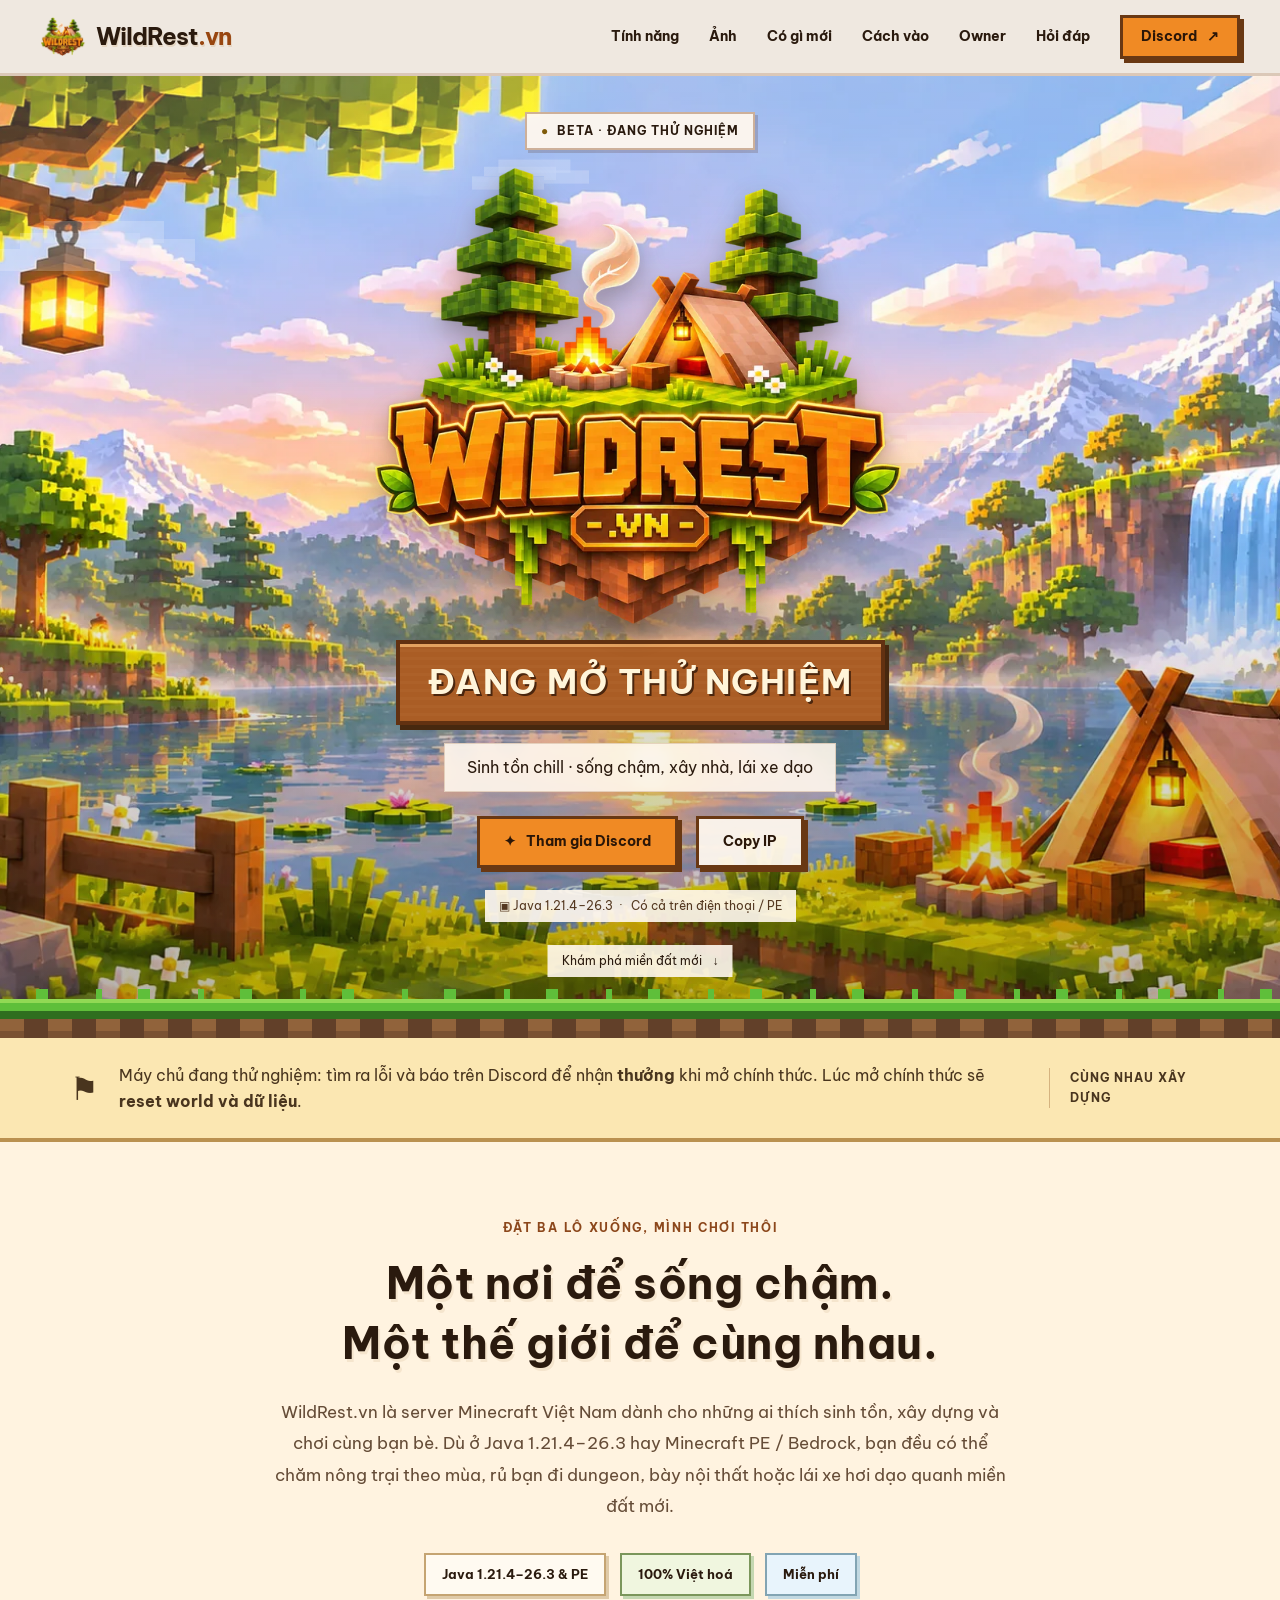
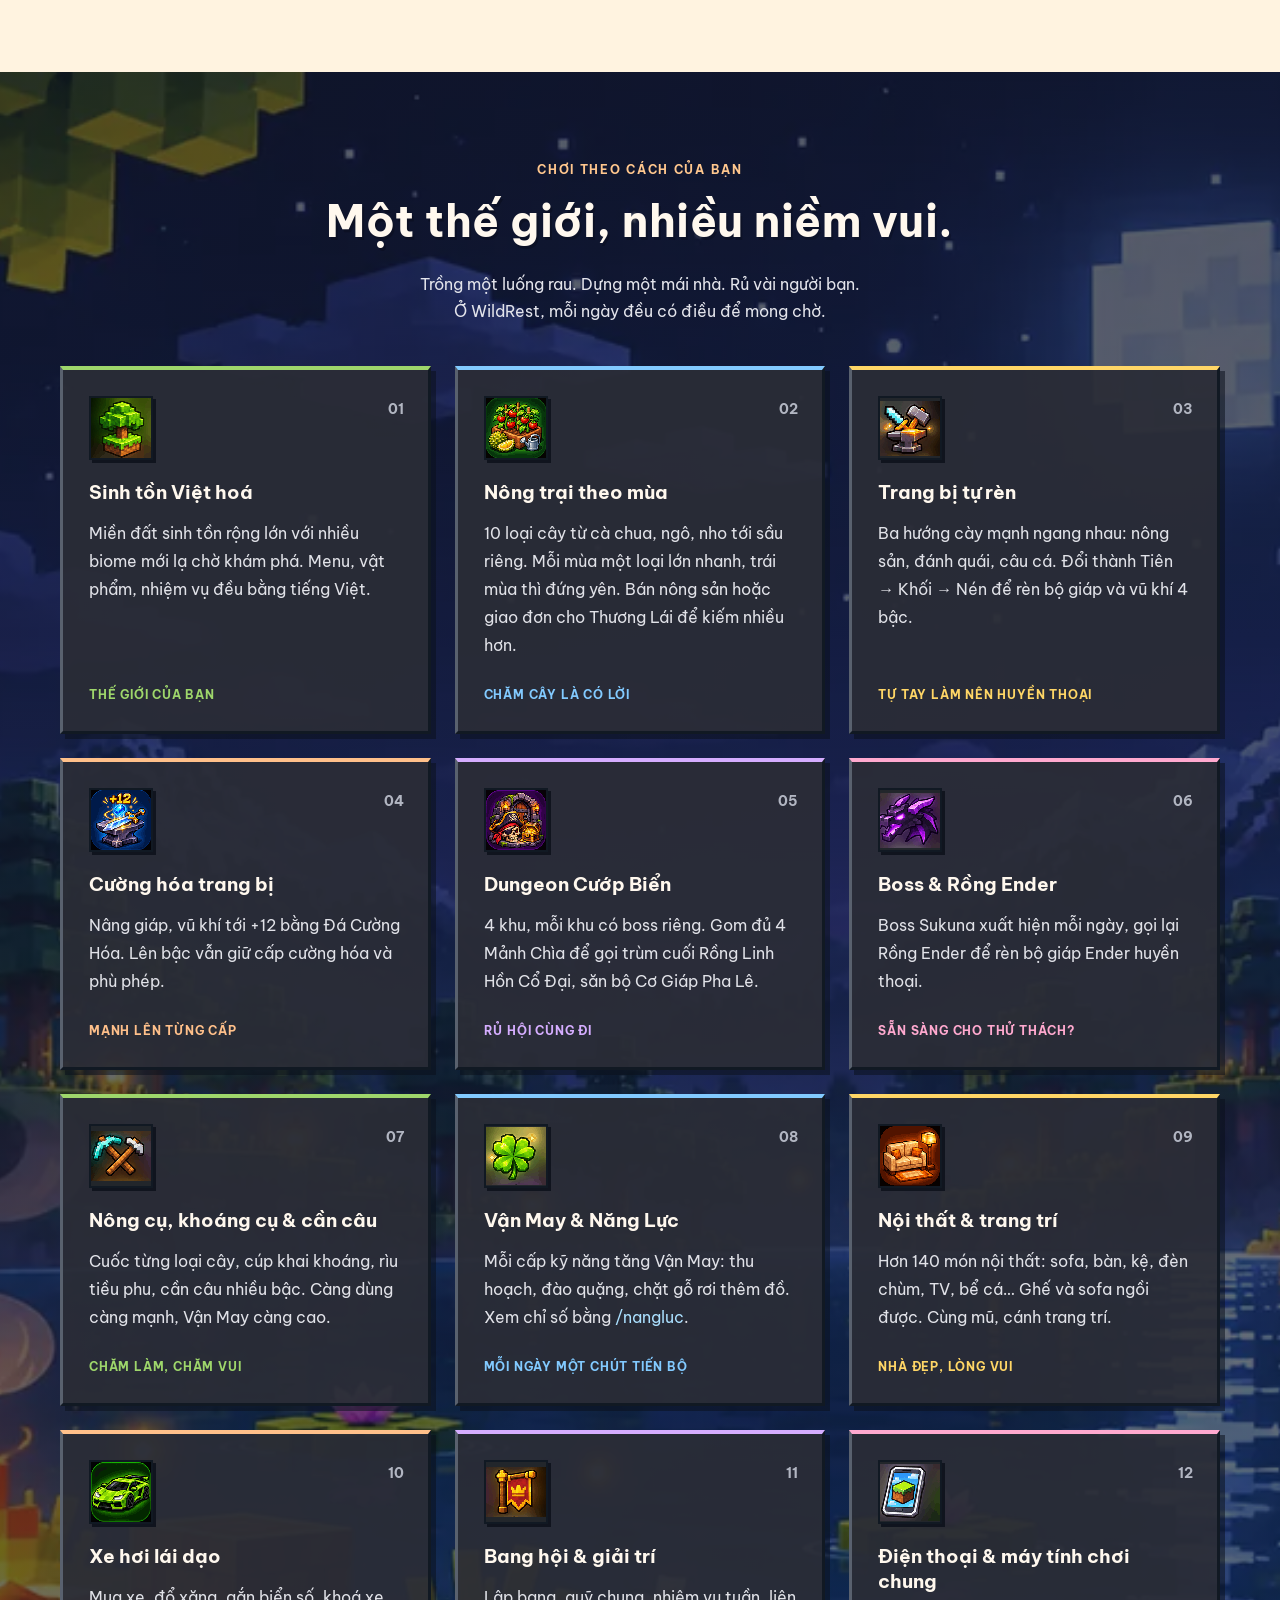
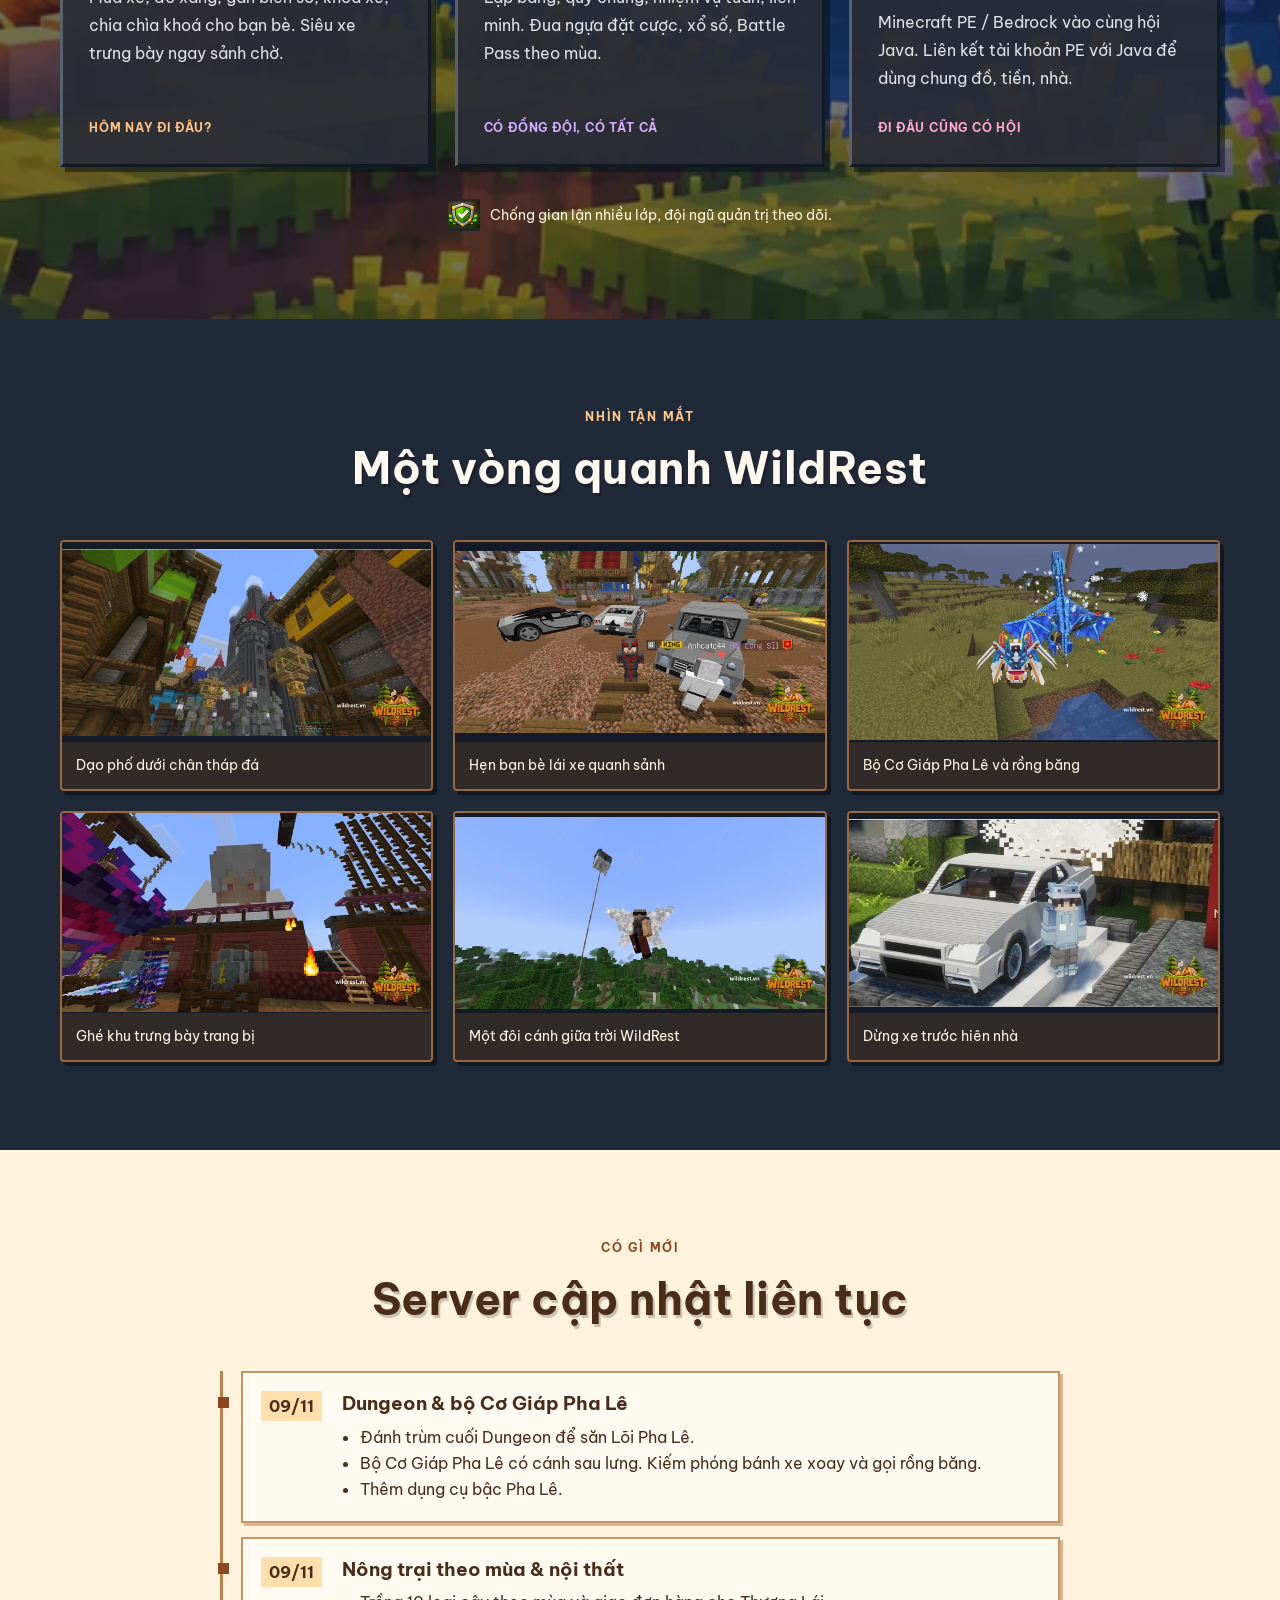
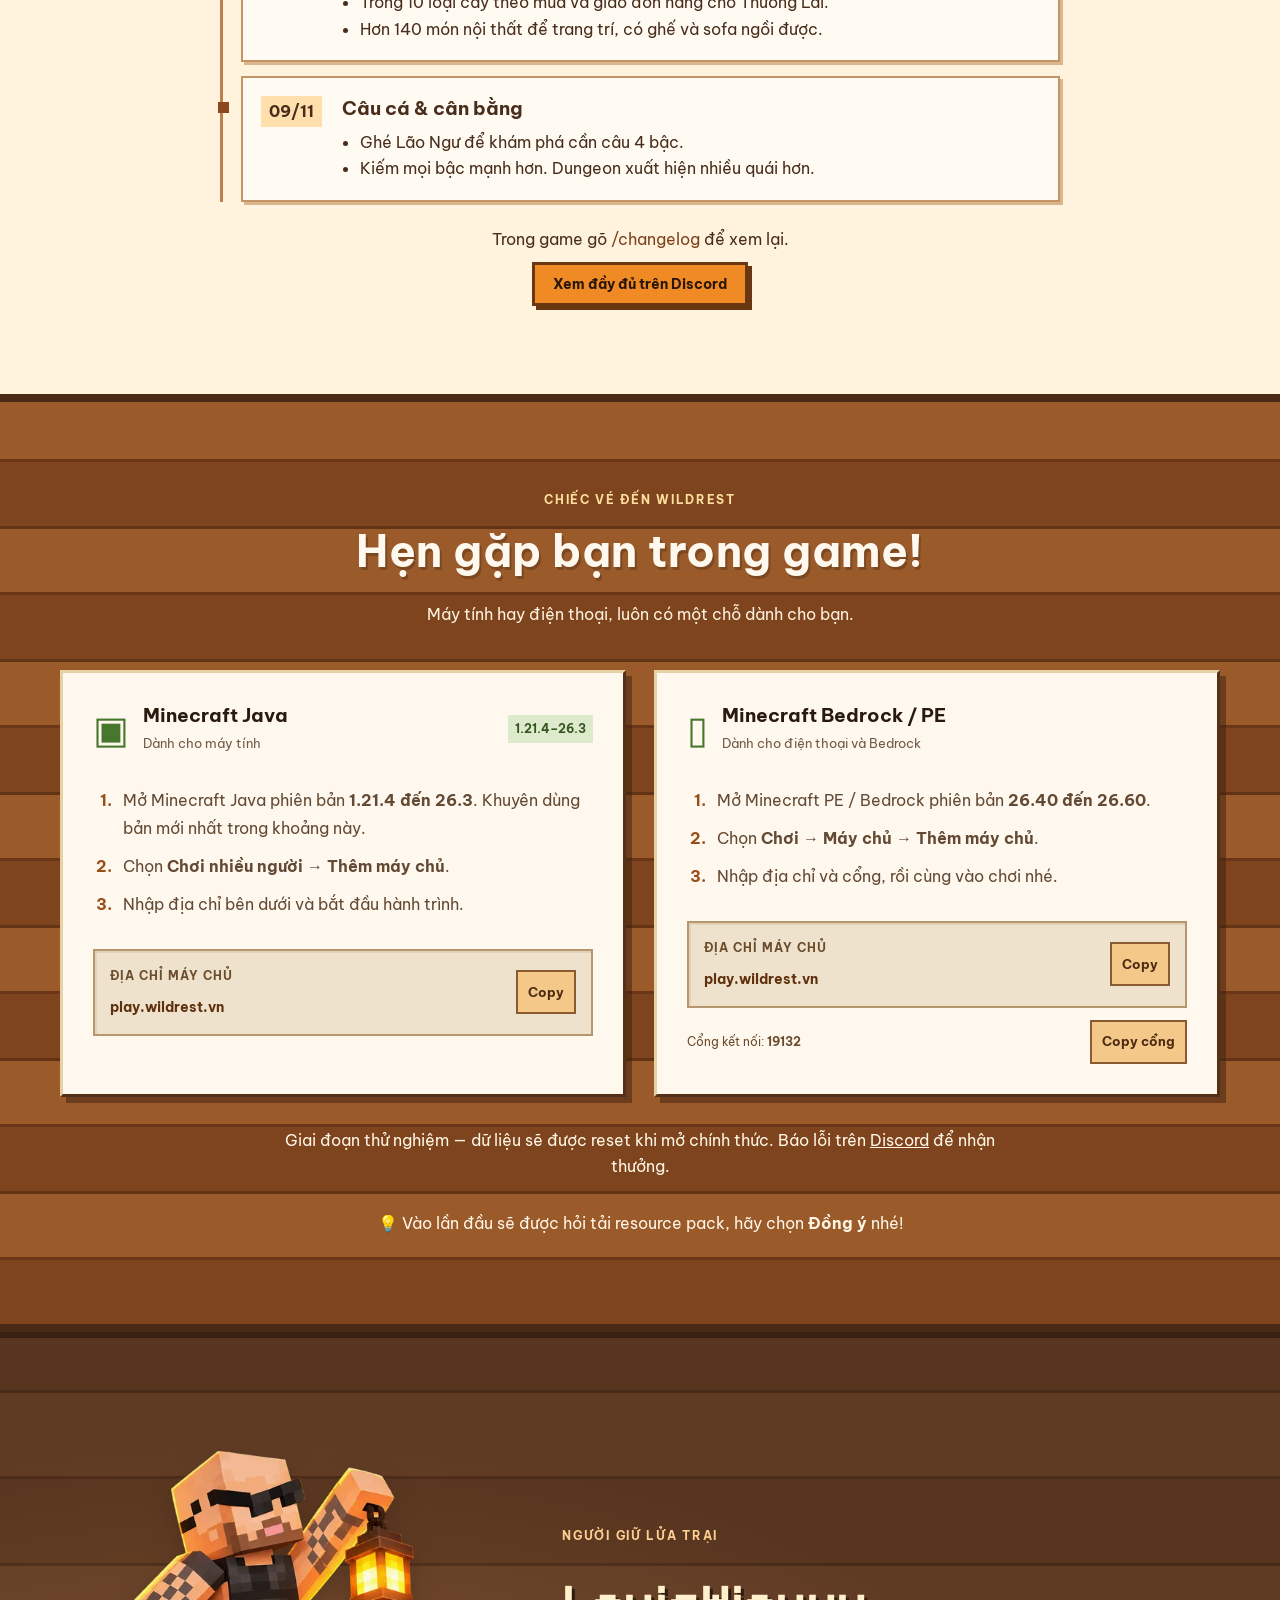
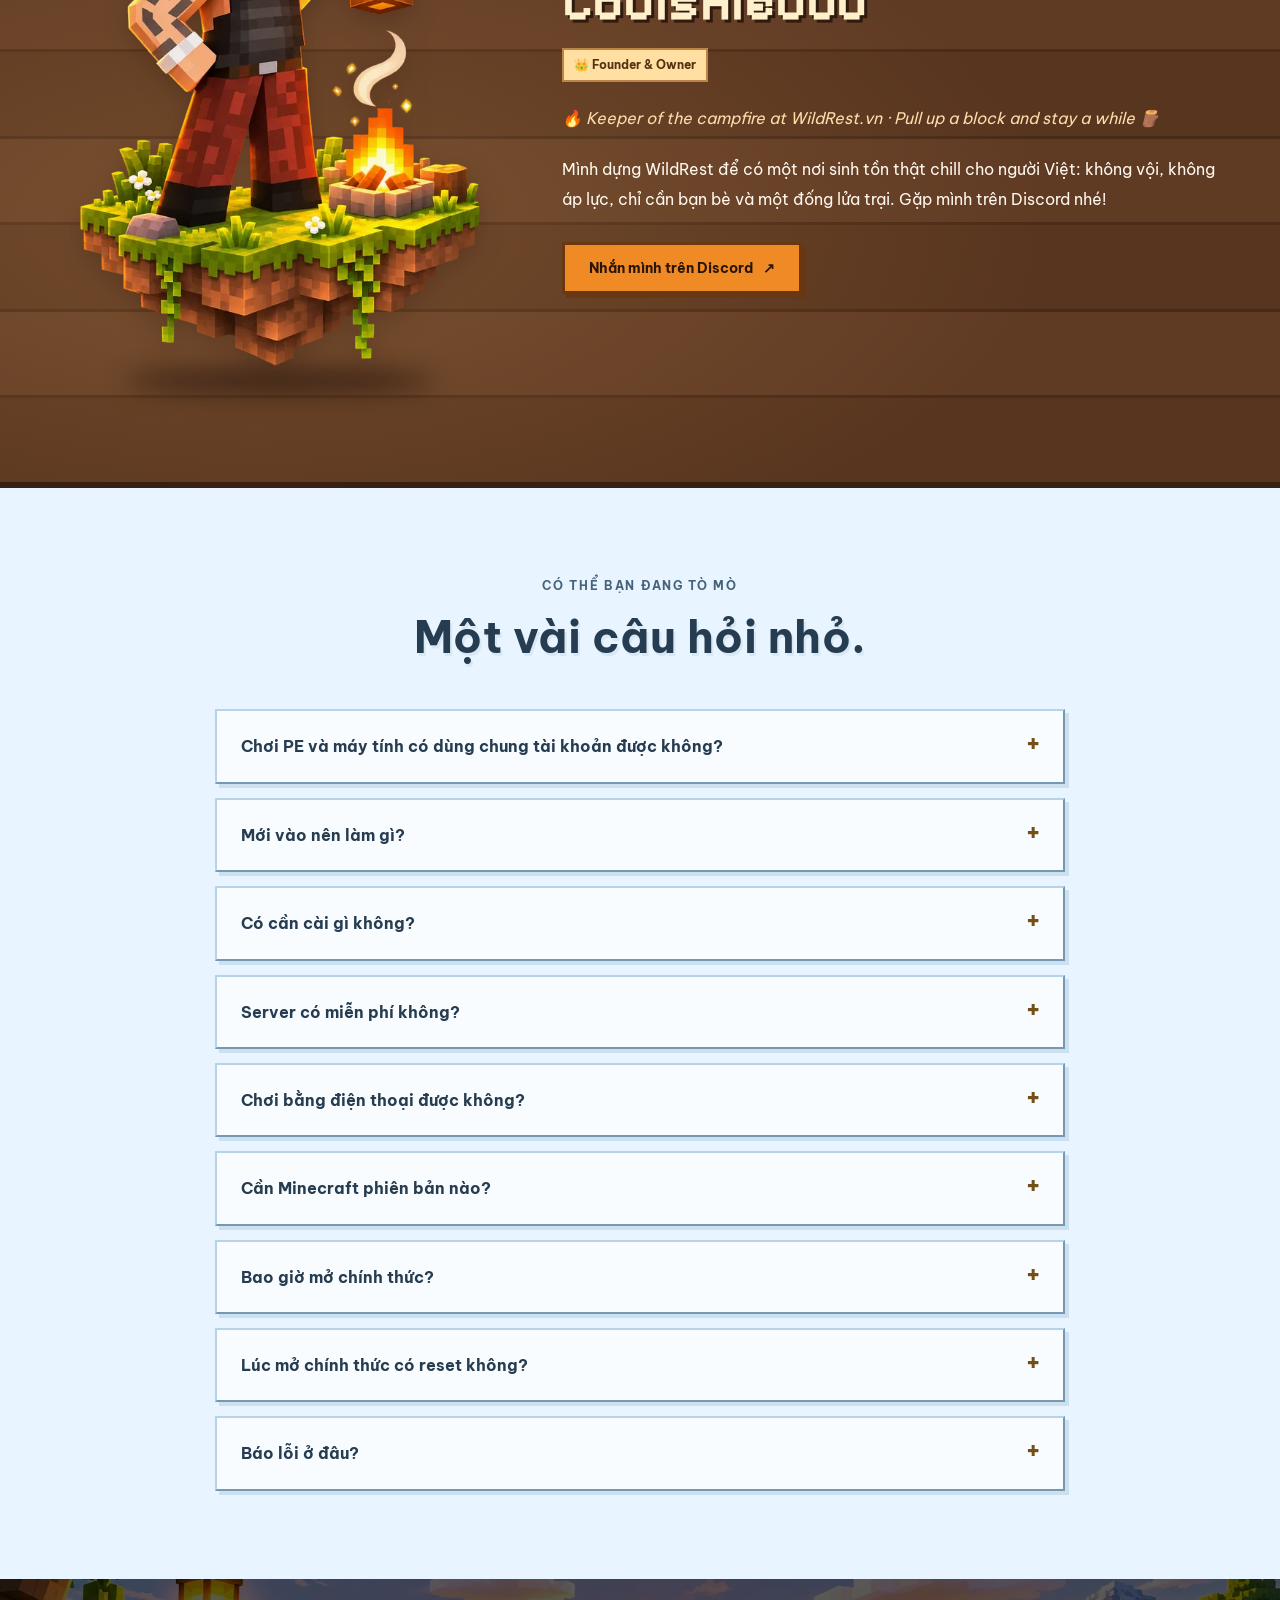
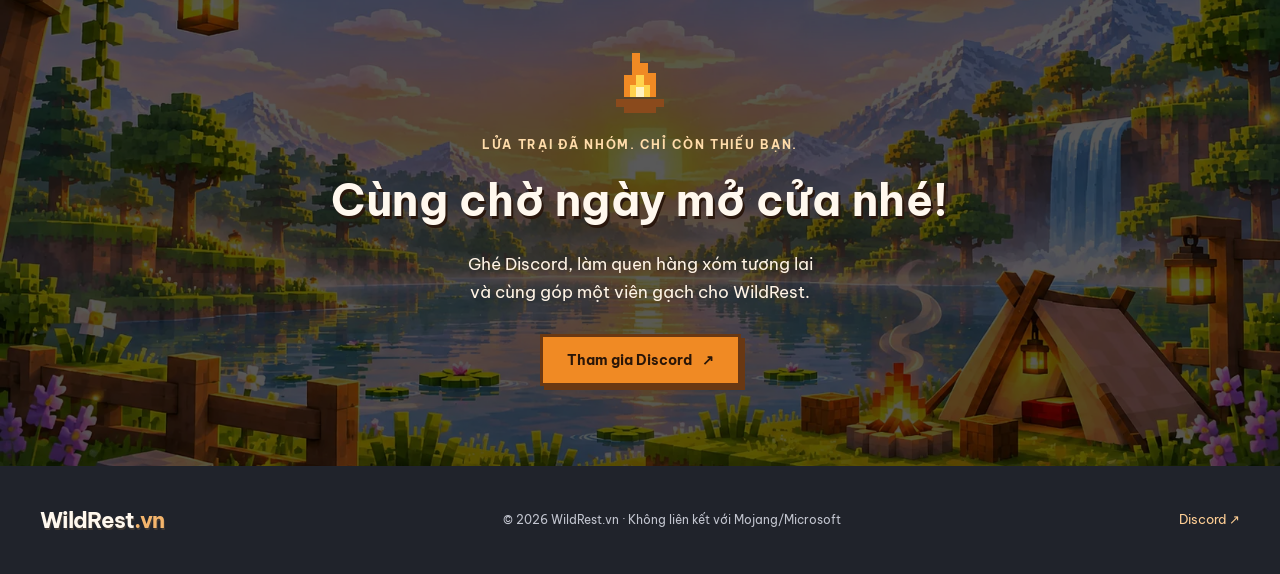
==== commit b186d76b: "Publish WildRest beta connection details" ====
--- a/index.html
+++ b/index.html
@@ -5,29 +5,31 @@
     <meta charset="utf-8" />
     <meta content="width=device-width, initial-scale=1" name="viewport" />
     <meta content="#f08a24" name="theme-color" />
-    <title>WildRest.vn · Server Minecraft sinh tồn Việt · Sắp ra mắt</title>
+    <title>
+      WildRest.vn · Server Minecraft sinh tồn Việt · Đang mở thử nghiệm
+    </title>
     <meta
-      content="Server Minecraft sinh tồn Việt Nam WildRest.vn: Java 1.21.11 và Minecraft PE, Việt hoá toàn bộ, nông trại theo mùa, dungeon cướp biển, trang bị tự rèn, nội thất, xe hơi. Sắp ra mắt — tham gia Discord để nhận thông báo."
+      content="Server Minecraft sinh tồn Việt Nam WildRest.vn: Java 1.21.4–26.3 và Minecraft PE, Việt hoá toàn bộ, nông trại theo mùa, dungeon cướp biển, trang bị tự rèn, nội thất, xe hơi. Đang mở thử nghiệm — tham gia Discord để nhận thông báo."
       name="description"
     />
     <link href="https://wildrest.vn/" rel="canonical" />
     <meta content="website" property="og:type" />
     <meta content="vi_VN" property="og:locale" />
     <meta content="https://wildrest.vn/" property="og:url" />
-    <meta content="WildRest.vn · Sắp ra mắt" property="og:title" />
+    <meta content="WildRest.vn · Đang mở thử nghiệm" property="og:title" />
     <meta
-      content="Server Minecraft sinh tồn Việt Nam WildRest.vn: Java 1.21.11 và Minecraft PE, Việt hoá toàn bộ, nông trại theo mùa, dungeon cướp biển, trang bị tự rèn, nội thất, xe hơi. Sắp ra mắt — tham gia Discord để nhận thông báo."
+      content="Server Minecraft sinh tồn Việt Nam WildRest.vn: Java 1.21.4–26.3 và Minecraft PE, Việt hoá toàn bộ, nông trại theo mùa, dungeon cướp biển, trang bị tự rèn, nội thất, xe hơi. Đang mở thử nghiệm — tham gia Discord để nhận thông báo."
       property="og:description"
     />
     <meta content="https://wildrest.vn/assets/og-v2.jpg" property="og:image" />
     <meta content="1200" property="og:image:width" />
     <meta content="630" property="og:image:height" />
     <meta
-      content="Logo đảo cỏ WildRest.vn và dòng chữ Sắp ra mắt"
+      content="Ảnh chia sẻ WildRest.vn với logo đảo cỏ"
       property="og:image:alt"
     />
     <meta content="summary_large_image" name="twitter:card" />
-    <meta content="WildRest.vn · Sắp ra mắt" name="twitter:title" />
+    <meta content="WildRest.vn · Đang mở thử nghiệm" name="twitter:title" />
     <meta
       content="Sinh tồn chill · sống chậm, xây nhà, lái xe dạo."
       name="twitter:description"
@@ -142,7 +144,7 @@
                 "name": "Cần Minecraft phiên bản nào?",
                 "acceptedAnswer": {
                   "@type": "Answer",
-                  "text": "Java 1.21.11; với Minecraft PE / Bedrock, hãy dùng bản mới nhất."
+                  "text": "Java từ 1.21.4 đến 26.3. Minecraft PE / Bedrock từ 26.40 đến 26.60 (cập nhật bản mới nhất trên cửa hàng)."
                 }
               },
               {
@@ -232,7 +234,7 @@
             /></picture>
           </h1>
 
-          <p class="coming" id="launch-status">Sắp ra mắt</p>
+          <p class="coming" id="launch-status">Đang mở thử nghiệm</p>
           <p class="slogan">Sinh tồn chill · sống chậm, xây nhà, lái xe dạo</p>
           <div
             aria-label="Thời gian đến ngày mở cửa"
@@ -253,10 +255,10 @@
             >
           </div>
           <p class="edition">
-            <span aria-hidden="true">▣</span> Java 1.21.11
+            <span aria-hidden="true">▣</span> Java
+            <span data-version="java">1.21.4–26.3</span>
             <span class="edition-dot">·</span> Có cả trên điện thoại / PE
           </p>
-          <p class="discord-presence" hidden="" id="discord-presence"></p>
         </div>
         <a class="scroll-hint" href="#tinh-nang"
           >Khám phá miền đất mới <span aria-hidden="true">↓</span></a
@@ -280,13 +282,15 @@
           </h2>
           <p>
             WildRest.vn là server Minecraft Việt Nam dành cho những ai thích
-            sinh tồn, xây dựng và chơi cùng bạn bè. Dù ở Java 1.21.11 hay
-            Minecraft PE / Bedrock, bạn đều có thể chăm nông trại theo mùa, rủ
-            bạn đi dungeon, bày nội thất hoặc lái xe hơi dạo quanh miền đất mới.
+            sinh tồn, xây dựng và chơi cùng bạn bè. Dù ở Java
+            <span data-version="java">1.21.4–26.3</span> hay Minecraft PE /
+            Bedrock, bạn đều có thể chăm nông trại theo mùa, rủ bạn đi dungeon,
+            bày nội thất hoặc lái xe hơi dạo quanh miền đất mới.
           </p>
           <div class="intro-badges">
-            <span>Java 1.21.11 &amp; PE</span><span>100% Việt hoá</span
-            ><span>Miễn phí</span>
+            <span
+              >Java <span data-version="java">1.21.4–26.3</span> &amp; PE</span
+            ><span>100% Việt hoá</span><span>Miễn phí</span>
           </div>
         </div>
       </section>
@@ -665,10 +669,15 @@
                 <h3>Minecraft Java</h3>
                 <p>Dành cho máy tính</p>
               </div>
-              <span class="version">1.21.11</span>
+              <span class="version" data-version="java">1.21.4–26.3</span>
             </div>
             <ol>
-              <li>Mở Minecraft Java phiên bản <strong>1.21.11</strong>.</li>
+              <li>
+                Mở Minecraft Java phiên bản
+                <strong data-version="java" data-version-range
+                  >1.21.4 đến 26.3</strong
+                >. Khuyên dùng bản mới nhất trong khoảng này.
+              </li>
               <li>Chọn <strong>Chơi nhiều người → Thêm máy chủ</strong>.</li>
               <li>Nhập địa chỉ bên dưới và bắt đầu hành trình.</li>
             </ol>
@@ -696,7 +705,12 @@
               </div>
             </div>
             <ol>
-              <li>Mở Minecraft PE / Bedrock <strong>bản mới nhất</strong>.</li>
+              <li>
+                Mở Minecraft PE / Bedrock phiên bản
+                <strong data-version="bedrock" data-version-range
+                  >26.40 đến 26.60</strong
+                >.
+              </li>
               <li>Chọn <strong>Chơi → Máy chủ → Thêm máy chủ</strong>.</li>
               <li>Nhập địa chỉ và cổng, rồi cùng vào chơi nhé.</li>
             </ol>
@@ -730,6 +744,18 @@
           </article>
         </div>
         <p class="pack-note">
+          Giai đoạn thử nghiệm — dữ liệu sẽ được reset khi mở chính thức. Báo
+          lỗi trên
+          <a
+            data-discord
+            href="https://discord.wildrest.vn"
+            target="_blank"
+            rel="noopener"
+            ><u>Discord</u></a
+          >
+          để nhận thưởng.
+        </p>
+        <p class="pack-note">
           💡 Vào lần đầu sẽ được hỏi tải resource pack, hãy chọn
           <strong>Đồng ý</strong> nhé!
         </p>
@@ -842,10 +868,16 @@
               máy tính.
             </p>
           </details>
-          <details>
+          <details id="faq-version">
             <summary>Cần Minecraft phiên bản nào?</summary>
             <p>
-              Java 1.21.11; với Minecraft PE / Bedrock, hãy dùng bản mới nhất.
+              Java từ
+              <span data-version="java" data-version-range>1.21.4 đến 26.3</span
+              >. Minecraft PE / Bedrock từ
+              <span data-version="bedrock" data-version-range
+                >26.40 đến 26.60</span
+              >
+              (cập nhật bản mới nhất trên cửa hàng).
             </p>
           </details>
           <details>
--- a/style.css
+++ b/style.css
@@ -296,22 +296,6 @@
 .edition-dot {
   margin: 0 6px;
 }
-.discord-presence {
-  display: table;
-  margin: 10px auto 0;
-  padding: 5px 12px;
-  background: #172c20ed;
-  color: #e1ffd9;
-  font-size: 12px;
-}
-.discord-presence:before {
-  content: "";
-  display: inline-block;
-  width: 8px;
-  height: 8px;
-  background: #8bdf70;
-  margin-right: 8px;
-}
 .scroll-hint {
   position: absolute;
   bottom: 61px;
@@ -474,7 +458,7 @@
   flex-wrap: wrap;
   margin-top: 30px;
 }
-.intro-badges span {
+.intro-badges > span {
   padding: 9px 16px;
   font-size: 13px;
   font-weight: 700;
@@ -482,12 +466,12 @@
   background: #fffaf1;
   box-shadow: 3px 3px #dfcaa8;
 }
-.intro-badges span:nth-child(2) {
+.intro-badges > span:nth-child(2) {
   border-color: #7b965b;
   background: #f0f6df;
   box-shadow: 3px 3px #c4d7b1;
 }
-.intro-badges span:nth-child(3) {
+.intro-badges > span:nth-child(3) {
   border-color: #82a4b3;
   background: #e8f4fc;
   box-shadow: 3px 3px #c1d8e1;
@@ -1122,7 +1106,7 @@
   .intro-badges {
     gap: 10px;
   }
-  .intro-badges span {
+  .intro-badges > span {
     font-size: 12px;
     padding: 8px 10px;
   }
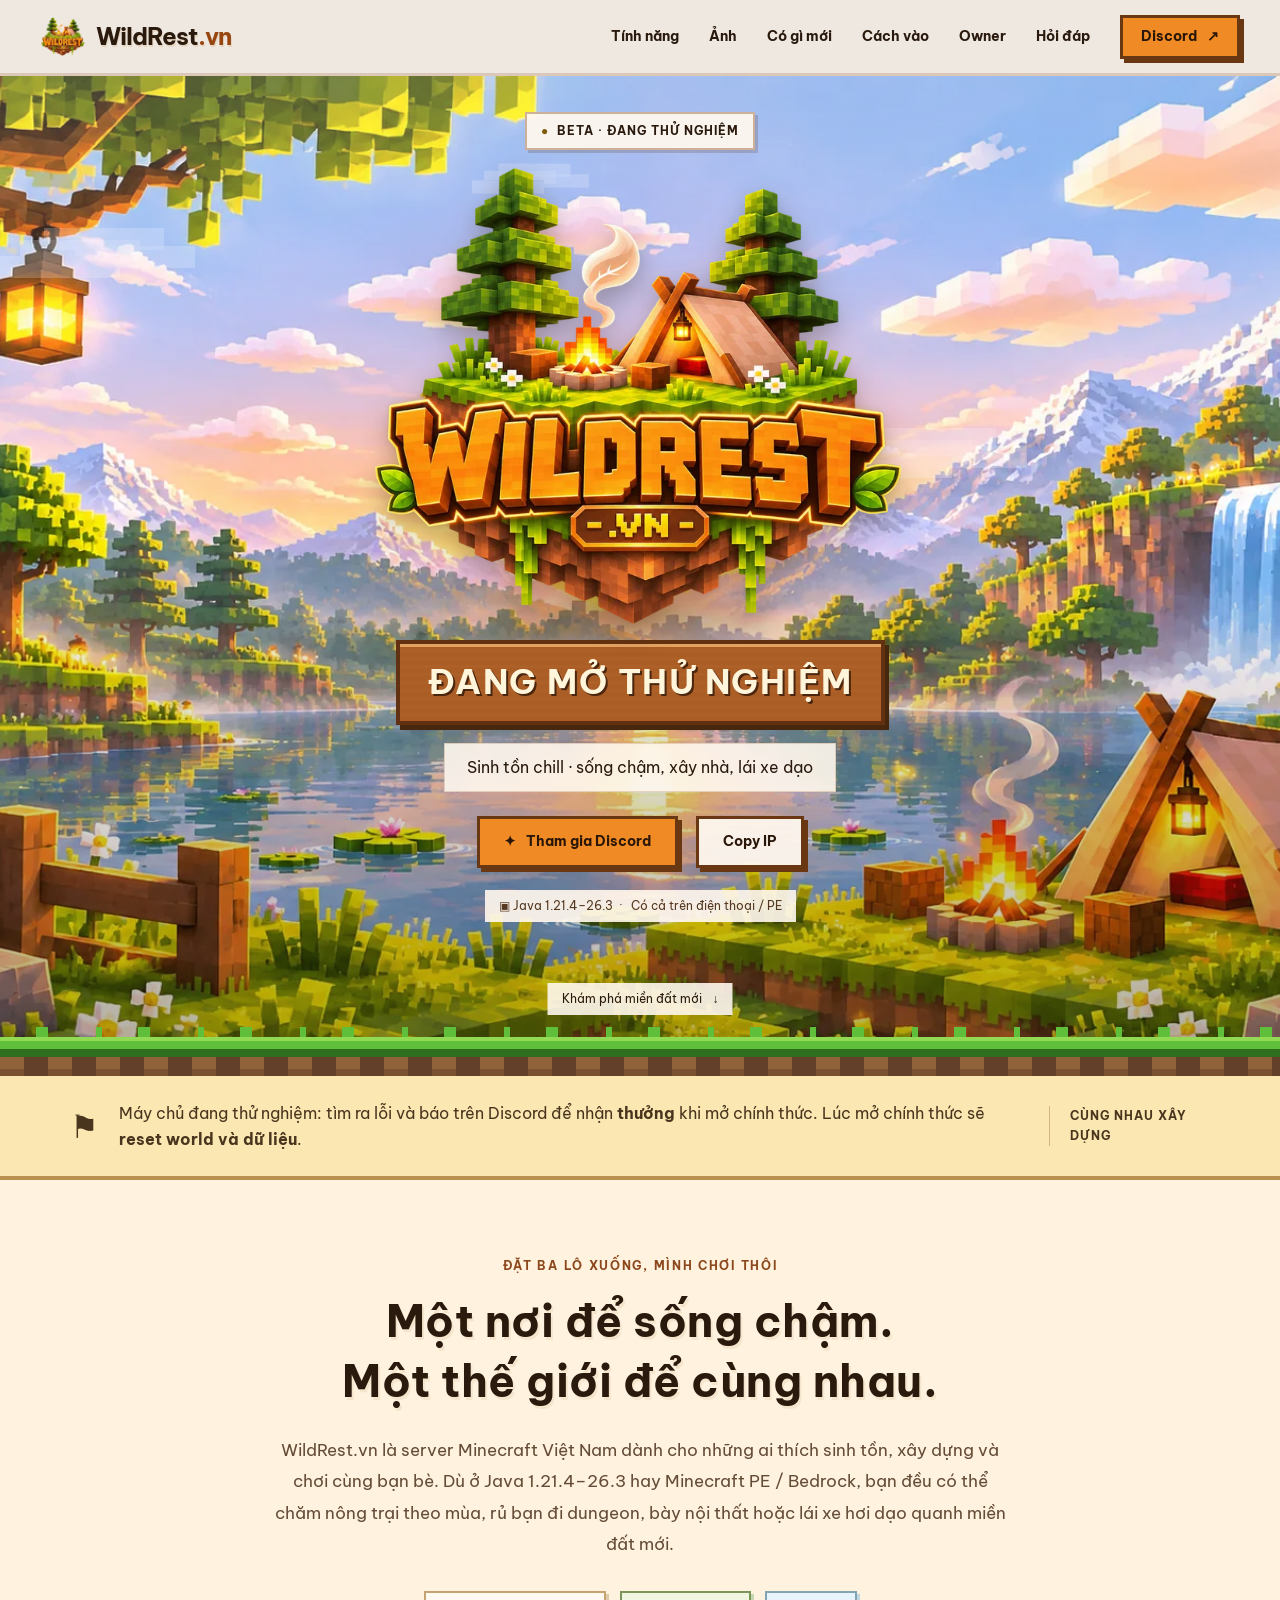
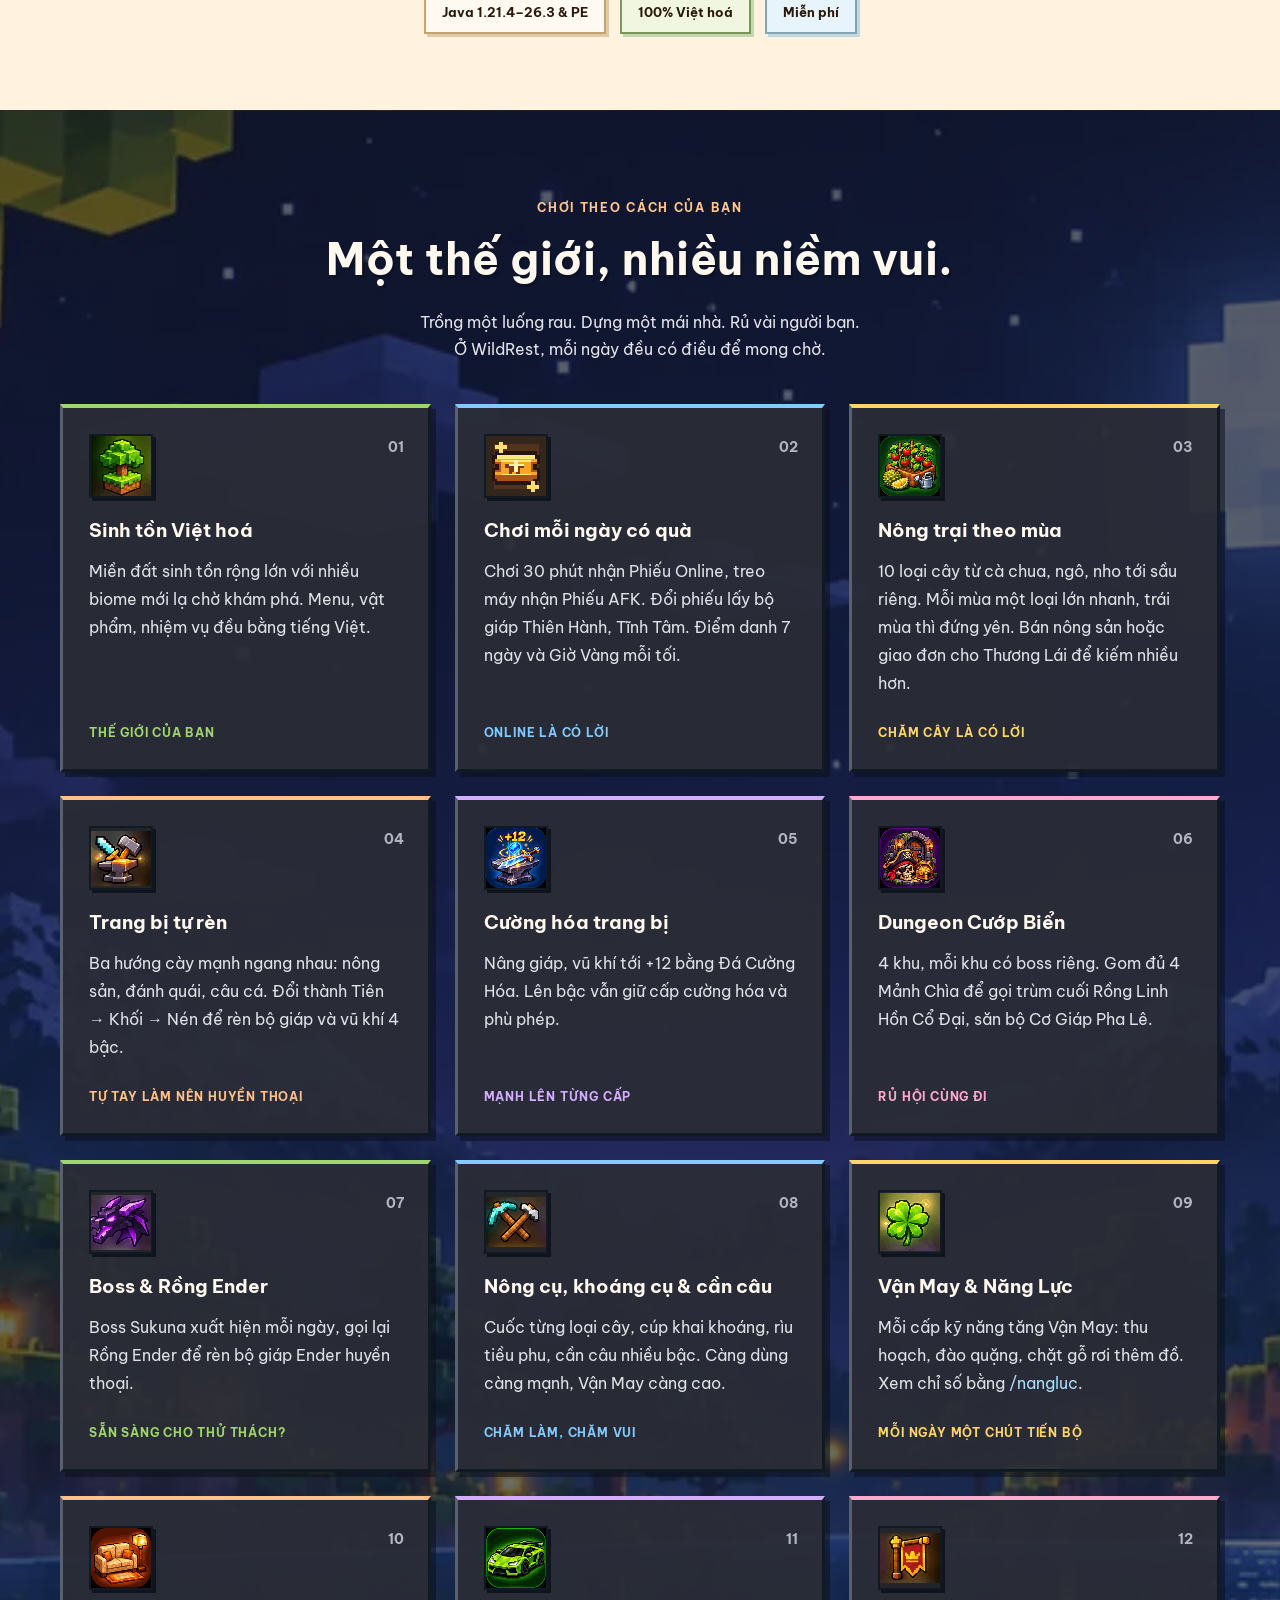
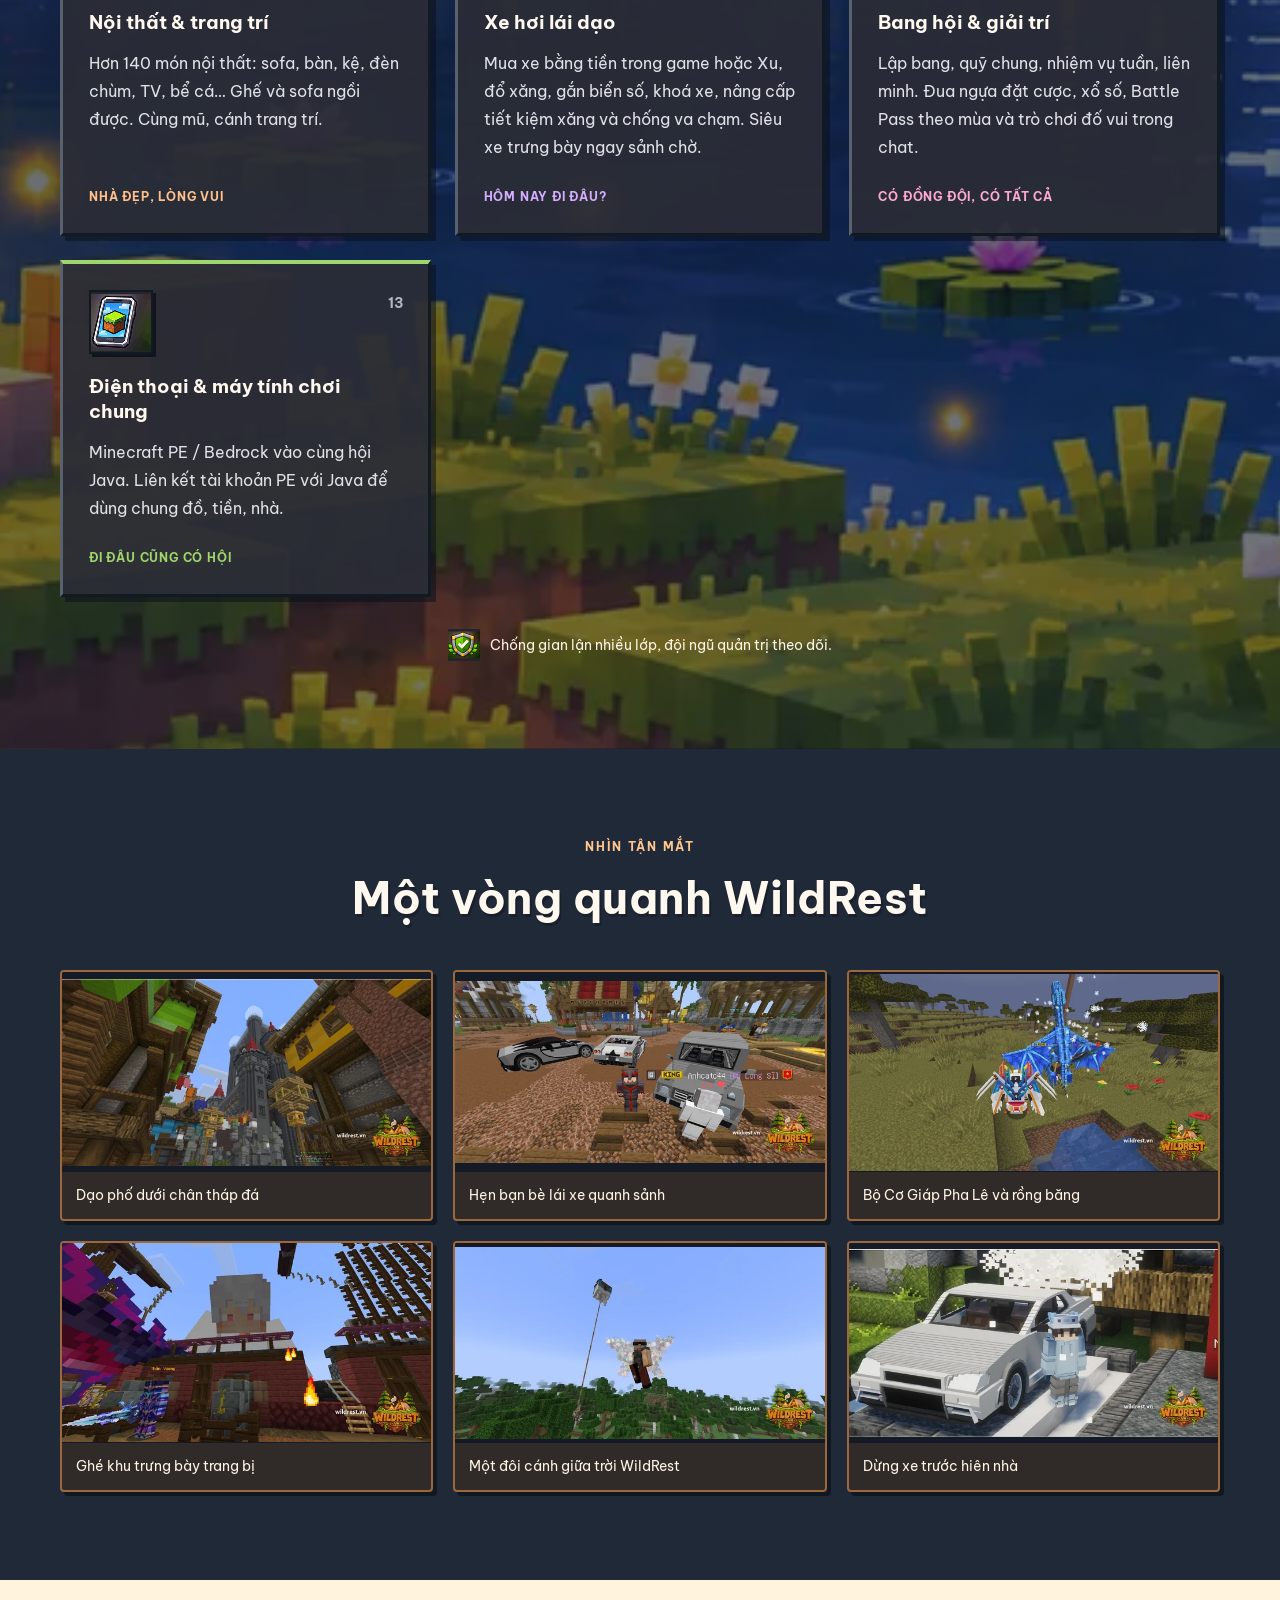
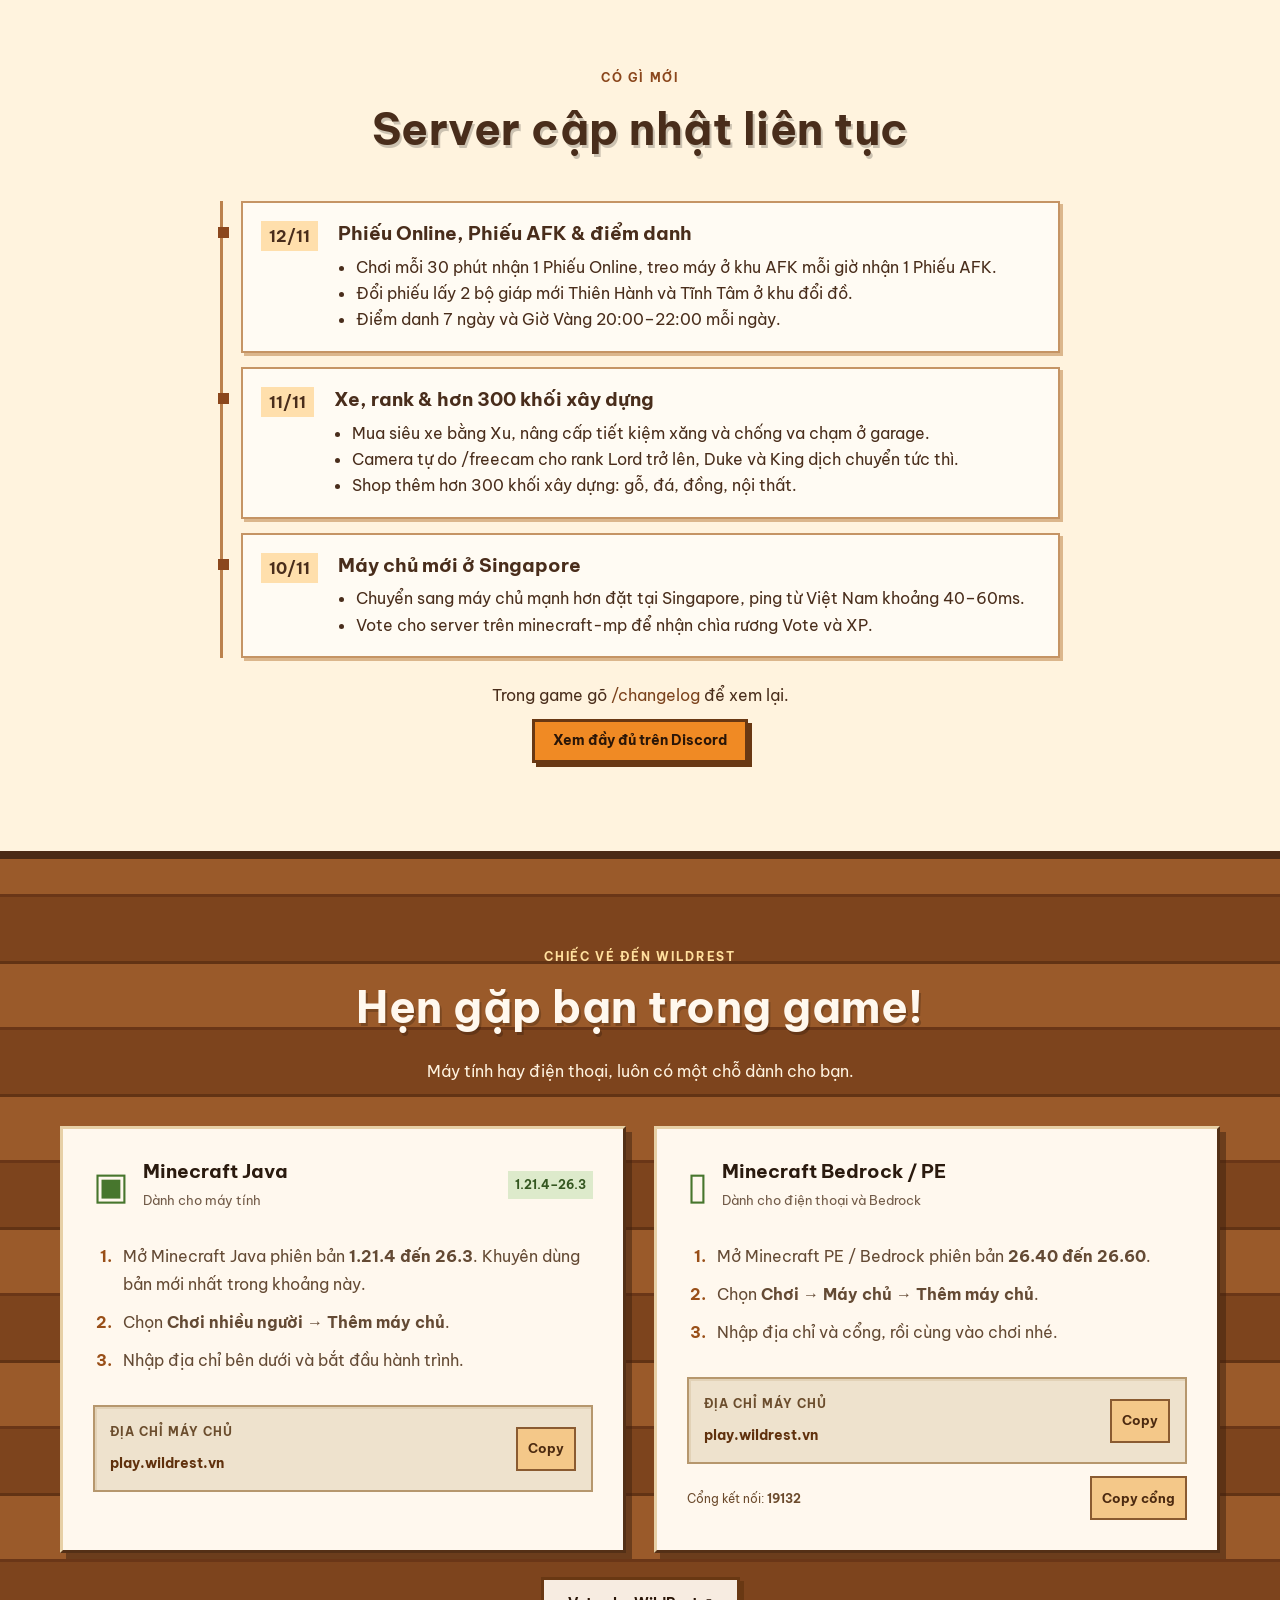
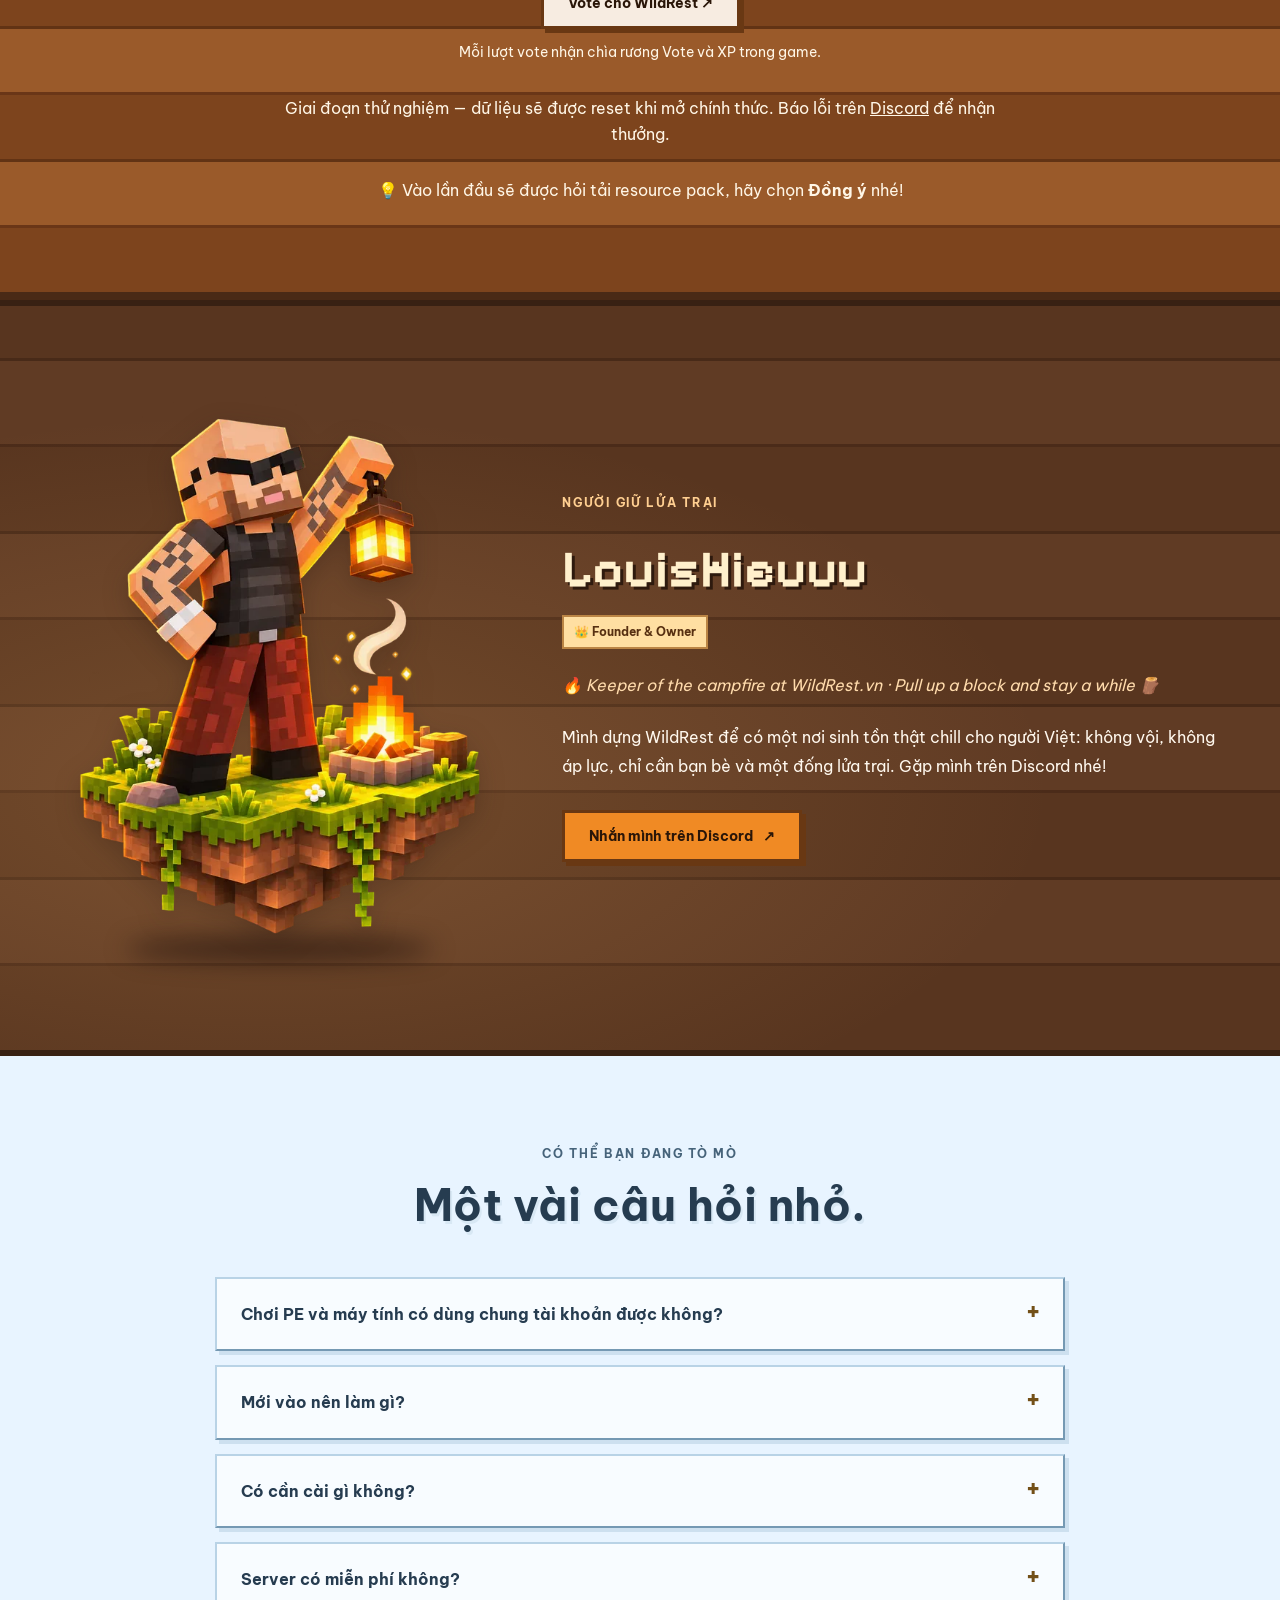
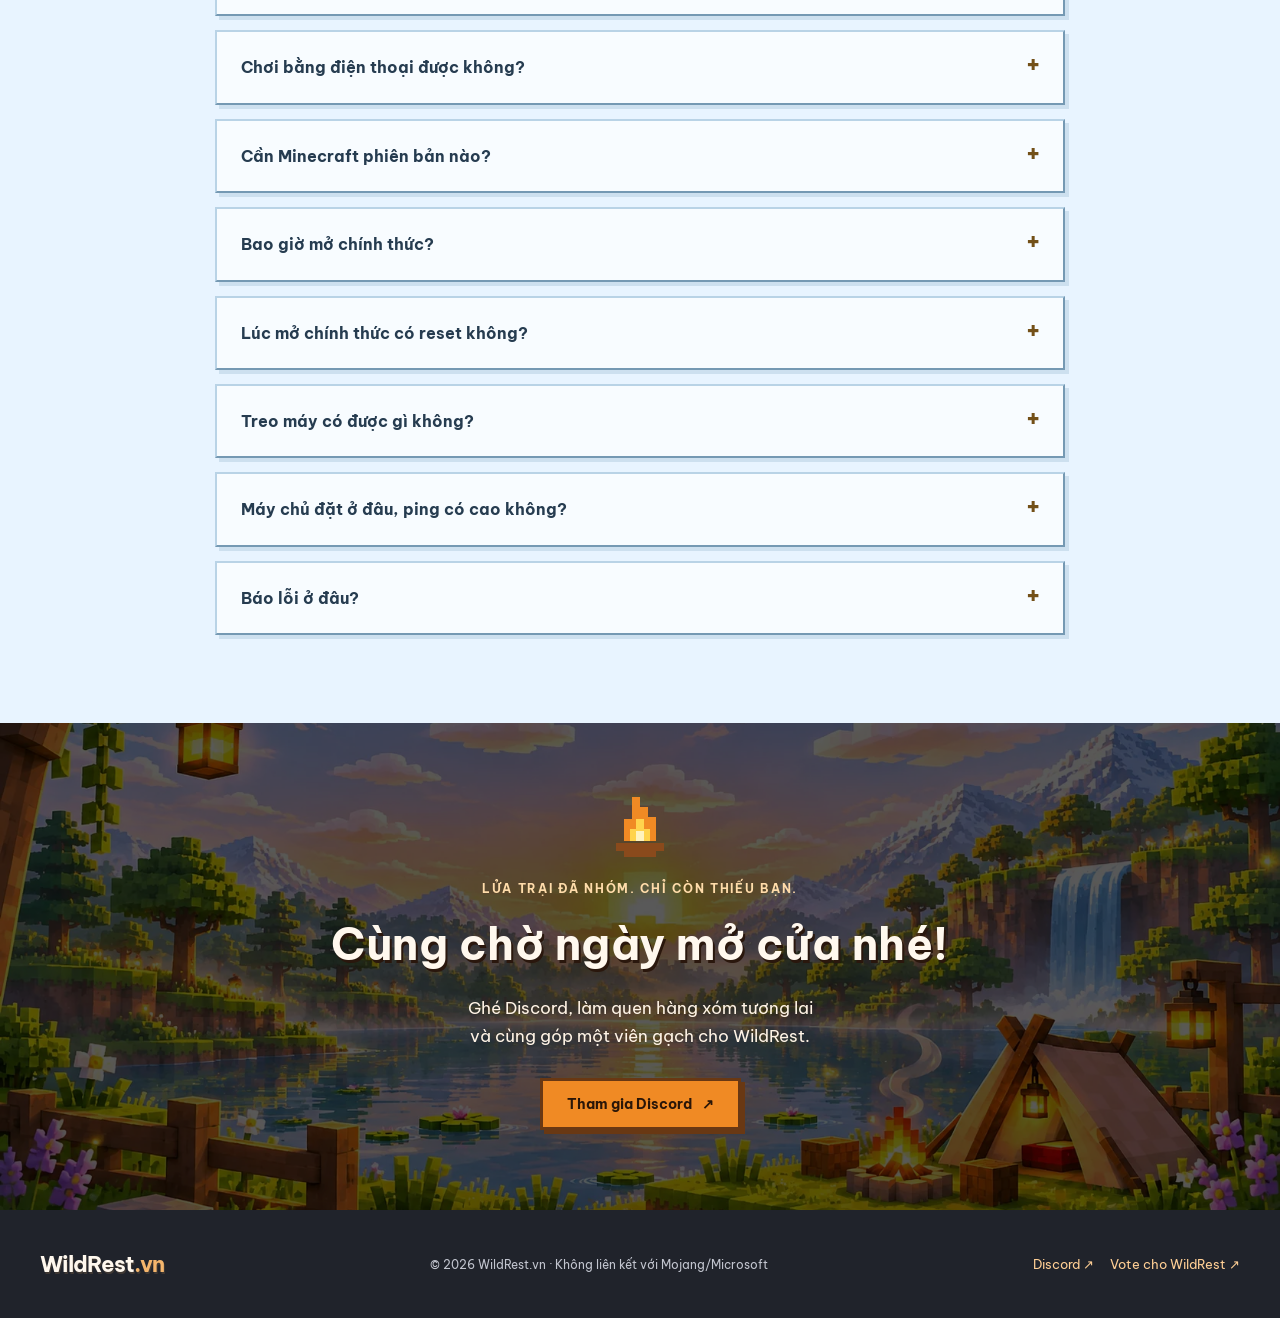
==== commit dc0deebe: "Publish WildRest November 12 server updates" ====
--- a/index.html
+++ b/index.html
@@ -9,7 +9,7 @@
       WildRest.vn · Server Minecraft sinh tồn Việt · Đang mở thử nghiệm
     </title>
     <meta
-      content="Server Minecraft sinh tồn Việt Nam WildRest.vn: Java 1.21.4–26.3 và Minecraft PE, Việt hoá toàn bộ, nông trại theo mùa, dungeon cướp biển, trang bị tự rèn, nội thất, xe hơi. Đang mở thử nghiệm — tham gia Discord để nhận thông báo."
+      content="Server Minecraft sinh tồn Việt Nam WildRest.vn: Java 1.21.4–26.3 và PE, Việt hoá toàn bộ, nông trại, dungeon, xe hơi, chơi mỗi ngày có quà. Đang mở thử nghiệm."
       name="description"
     />
     <link href="https://wildrest.vn/" rel="canonical" />
@@ -18,7 +18,7 @@
     <meta content="https://wildrest.vn/" property="og:url" />
     <meta content="WildRest.vn · Đang mở thử nghiệm" property="og:title" />
     <meta
-      content="Server Minecraft sinh tồn Việt Nam WildRest.vn: Java 1.21.4–26.3 và Minecraft PE, Việt hoá toàn bộ, nông trại theo mùa, dungeon cướp biển, trang bị tự rèn, nội thất, xe hơi. Đang mở thử nghiệm — tham gia Discord để nhận thông báo."
+      content="Server Minecraft sinh tồn Việt Nam WildRest.vn: Java 1.21.4–26.3 và PE, Việt hoá toàn bộ, nông trại, dungeon, xe hơi, chơi mỗi ngày có quà. Đang mở thử nghiệm."
       property="og:description"
     />
     <meta content="https://wildrest.vn/assets/og-v2.jpg" property="og:image" />
@@ -112,7 +112,7 @@
                 "name": "Mới vào nên làm gì?",
                 "acceptedAnswer": {
                   "@type": "Answer",
-                  "text": "Chọn một hướng cày (nông sản, đánh quái, câu cá), làm nông trại kiếm tiền, rồi đổi đồ ở dãy NPC cạnh sảnh. Gõ /menu để xem mọi tính năng."
+                  "text": "Chọn một hướng cày (nông sản, đánh quái, câu cá), làm nông trại kiếm tiền, rồi đổi đồ ở dãy NPC cạnh sảnh. Gõ /menu để xem mọi tính năng và gõ /diemdanh mỗi ngày để nhận quà."
                 }
               },
               {
@@ -161,6 +161,22 @@
                 "acceptedAnswer": {
                   "@type": "Answer",
                   "text": "Có. Bản thử nghiệm sẽ reset world và dữ liệu khi mở chính thức; người báo lỗi trong lúc thử nghiệm được thưởng."
+                }
+              },
+              {
+                "@type": "Question",
+                "name": "Treo máy có được gì không?",
+                "acceptedAnswer": {
+                  "@type": "Answer",
+                  "text": "Có. Đứng ở khu AFK cạnh sảnh mỗi giờ nhận 1 Phiếu AFK, đổi lấy bộ giáp Tĩnh Tâm và đồ phụ. Mỗi máy treo tối đa 3 tài khoản."
+                }
+              },
+              {
+                "@type": "Question",
+                "name": "Máy chủ đặt ở đâu, ping có cao không?",
+                "acceptedAnswer": {
+                  "@type": "Answer",
+                  "text": "Máy chủ đặt tại Singapore, ping từ Việt Nam thường khoảng 40–60ms."
                 }
               },
               {
@@ -259,6 +275,12 @@
             <span data-version="java">1.21.4–26.3</span>
             <span class="edition-dot">·</span> Có cả trên điện thoại / PE
           </p>
+          <div class="server-status-slot">
+            <p id="server-status" class="server-status" hidden>
+              <span class="server-status-dot" aria-hidden="true">●</span>
+              Đang mở · <strong></strong> người đang chơi
+            </p>
+          </div>
         </div>
         <a class="scroll-hint" href="#tinh-nang"
           >Khám phá miền đất mới <span aria-hidden="true">↓</span></a
@@ -329,6 +351,25 @@
           <article class="feature-card reveal">
             <img
               class="feature-icon"
+              src="assets/icons/phan-thuong.svg"
+              alt=""
+              width="128"
+              height="128"
+              loading="lazy"
+              decoding="async"
+            />
+            <span class="slot-number" aria-hidden="true">02</span>
+            <h3>Chơi mỗi ngày có quà</h3>
+            <p>
+              Chơi 30 phút nhận Phiếu Online, treo máy nhận Phiếu AFK. Đổi phiếu
+              lấy bộ giáp Thiên Hành, Tĩnh Tâm. Điểm danh 7 ngày và Giờ Vàng mỗi
+              tối.
+            </p>
+            <span class="card-label">ONLINE LÀ CÓ LỜI</span>
+          </article>
+          <article class="feature-card reveal">
+            <img
+              class="feature-icon"
               src="assets/icons/nong-trai.png"
               alt=""
               width="128"
@@ -336,7 +377,7 @@
               loading="lazy"
               decoding="async"
             />
-            <span class="slot-number" aria-hidden="true">02</span>
+            <span class="slot-number" aria-hidden="true">03</span>
             <h3>Nông trại theo mùa</h3>
             <p>
               10 loại cây từ cà chua, ngô, nho tới sầu riêng. Mỗi mùa một loại
@@ -355,7 +396,7 @@
               loading="lazy"
               decoding="async"
             />
-            <span class="slot-number" aria-hidden="true">03</span>
+            <span class="slot-number" aria-hidden="true">04</span>
             <h3>Trang bị tự rèn</h3>
             <p>
               Ba hướng cày mạnh ngang nhau: nông sản, đánh quái, câu cá. Đổi
@@ -373,7 +414,7 @@
               loading="lazy"
               decoding="async"
             />
-            <span class="slot-number" aria-hidden="true">04</span>
+            <span class="slot-number" aria-hidden="true">05</span>
             <h3>Cường hóa trang bị</h3>
             <p>
               Nâng giáp, vũ khí tới +12 bằng Đá Cường Hóa. Lên bậc vẫn giữ cấp
@@ -391,7 +432,7 @@
               loading="lazy"
               decoding="async"
             />
-            <span class="slot-number" aria-hidden="true">05</span>
+            <span class="slot-number" aria-hidden="true">06</span>
             <h3>Dungeon Cướp Biển</h3>
             <p>
               4 khu, mỗi khu có boss riêng. Gom đủ 4 Mảnh Chìa để gọi trùm cuối
@@ -409,7 +450,7 @@
               loading="lazy"
               decoding="async"
             />
-            <span class="slot-number" aria-hidden="true">06</span>
+            <span class="slot-number" aria-hidden="true">07</span>
             <h3>Boss &amp; Rồng Ender</h3>
             <p>
               Boss Sukuna xuất hiện mỗi ngày, gọi lại Rồng Ender để rèn bộ giáp
@@ -427,7 +468,7 @@
               loading="lazy"
               decoding="async"
             />
-            <span class="slot-number" aria-hidden="true">07</span>
+            <span class="slot-number" aria-hidden="true">08</span>
             <h3>Nông cụ, khoáng cụ &amp; cần câu</h3>
             <p>
               Cuốc từng loại cây, cúp khai khoáng, rìu tiều phu, cần câu nhiều
@@ -445,7 +486,7 @@
               loading="lazy"
               decoding="async"
             />
-            <span class="slot-number" aria-hidden="true">08</span>
+            <span class="slot-number" aria-hidden="true">09</span>
             <h3>Vận May &amp; Năng Lực</h3>
             <p>
               Mỗi cấp kỹ năng tăng Vận May: thu hoạch, đào quặng, chặt gỗ rơi
@@ -463,7 +504,7 @@
               loading="lazy"
               decoding="async"
             />
-            <span class="slot-number" aria-hidden="true">09</span>
+            <span class="slot-number" aria-hidden="true">10</span>
             <h3>Nội thất &amp; trang trí</h3>
             <p>
               Hơn 140 món nội thất: sofa, bàn, kệ, đèn chùm, TV, bể cá… Ghế và
@@ -481,11 +522,12 @@
               loading="lazy"
               decoding="async"
             />
-            <span class="slot-number" aria-hidden="true">10</span>
+            <span class="slot-number" aria-hidden="true">11</span>
             <h3>Xe hơi lái dạo</h3>
             <p>
-              Mua xe, đổ xăng, gắn biển số, khoá xe, chia chìa khoá cho bạn bè.
-              Siêu xe trưng bày ngay sảnh chờ.
+              Mua xe bằng tiền trong game hoặc Xu, đổ xăng, gắn biển số, khoá
+              xe, nâng cấp tiết kiệm xăng và chống va chạm. Siêu xe trưng bày
+              ngay sảnh chờ.
             </p>
             <span class="card-label">HÔM NAY ĐI ĐÂU?</span>
           </article>
@@ -499,11 +541,11 @@
               loading="lazy"
               decoding="async"
             />
-            <span class="slot-number" aria-hidden="true">11</span>
+            <span class="slot-number" aria-hidden="true">12</span>
             <h3>Bang hội &amp; giải trí</h3>
             <p>
               Lập bang, quỹ chung, nhiệm vụ tuần, liên minh. Đua ngựa đặt cược,
-              xổ số, Battle Pass theo mùa.
+              xổ số, Battle Pass theo mùa và trò chơi đố vui trong chat.
             </p>
             <span class="card-label">CÓ ĐỒNG ĐỘI, CÓ TẤT CẢ</span>
           </article>
@@ -517,7 +559,7 @@
               loading="lazy"
               decoding="async"
             />
-            <span class="slot-number" aria-hidden="true">12</span>
+            <span class="slot-number" aria-hidden="true">13</span>
             <h3>Điện thoại &amp; máy tính chơi chung</h3>
             <p>
               Minecraft PE / Bedrock vào cùng hội Java. Liên kết tài khoản PE
@@ -599,41 +641,53 @@
         </div>
         <div class="update-list" id="update-list">
           <article class="update-card">
-            <time datetime="2026-11-09">09/11</time>
+            <time datetime="2026-11-12">12/11</time>
             <div>
-              <h3>Dungeon &amp; bộ Cơ Giáp Pha Lê</h3>
+              <h3>Phiếu Online, Phiếu AFK &amp; điểm danh</h3>
               <ul>
-                <li>Đánh trùm cuối Dungeon để săn Lõi Pha Lê.</li>
                 <li>
-                  Bộ Cơ Giáp Pha Lê có cánh sau lưng. Kiếm phóng bánh xe xoay và
-                  gọi rồng băng.
+                  Chơi mỗi 30 phút nhận 1 Phiếu Online, treo máy ở khu AFK mỗi
+                  giờ nhận 1 Phiếu AFK.
                 </li>
-                <li>Thêm dụng cụ bậc Pha Lê.</li>
+                <li>
+                  Đổi phiếu lấy 2 bộ giáp mới Thiên Hành và Tĩnh Tâm ở khu đổi
+                  đồ.
+                </li>
+                <li>Điểm danh 7 ngày và Giờ Vàng 20:00–22:00 mỗi ngày.</li>
               </ul>
             </div>
           </article>
           <article class="update-card">
-            <time datetime="2026-11-09">09/11</time>
+            <time datetime="2026-11-11">11/11</time>
             <div>
-              <h3>Nông trại theo mùa &amp; nội thất</h3>
+              <h3>Xe, rank &amp; hơn 300 khối xây dựng</h3>
               <ul>
                 <li>
-                  Trồng 10 loại cây theo mùa và giao đơn hàng cho Thương Lái.
+                  Mua siêu xe bằng Xu, nâng cấp tiết kiệm xăng và chống va chạm
+                  ở garage.
                 </li>
                 <li>
-                  Hơn 140 món nội thất để trang trí, có ghế và sofa ngồi được.
+                  Camera tự do /freecam cho rank Lord trở lên, Duke và King dịch
+                  chuyển tức thì.
+                </li>
+                <li>
+                  Shop thêm hơn 300 khối xây dựng: gỗ, đá, đồng, nội thất.
                 </li>
               </ul>
             </div>
           </article>
           <article class="update-card">
-            <time datetime="2026-11-09">09/11</time>
+            <time datetime="2026-11-10">10/11</time>
             <div>
-              <h3>Câu cá &amp; cân bằng</h3>
+              <h3>Máy chủ mới ở Singapore</h3>
               <ul>
-                <li>Ghé Lão Ngư để khám phá cần câu 4 bậc.</li>
                 <li>
-                  Kiếm mọi bậc mạnh hơn. Dungeon xuất hiện nhiều quái hơn.
+                  Chuyển sang máy chủ mạnh hơn đặt tại Singapore, ping từ Việt
+                  Nam khoảng 40–60ms.
+                </li>
+                <li>
+                  Vote cho server trên minecraft-mp để nhận chìa rương Vote và
+                  XP.
                 </li>
               </ul>
             </div>
@@ -684,7 +738,7 @@
             <div class="ip-box">
               <div>
                 <span>ĐỊA CHỈ MÁY CHỦ</span
-                ><strong data-ip="java">Sẽ công bố khi mở cửa</strong>
+                ><strong data-ip="java">play.wildrest.vn</strong>
               </div>
               <button
                 aria-label="Sao chép địa chỉ Java"
@@ -717,7 +771,7 @@
             <div class="ip-box">
               <div>
                 <span>ĐỊA CHỈ MÁY CHỦ</span
-                ><strong data-ip="bedrock">Sẽ công bố khi mở cửa</strong>
+                ><strong data-ip="bedrock">play.wildrest.vn</strong>
               </div>
               <button
                 aria-label="Sao chép địa chỉ Bedrock"
@@ -729,9 +783,7 @@
               </button>
             </div>
             <div class="port-row">
-              <span
-                >Cổng kết nối:
-                <strong id="bedrock-port">Sẽ công bố khi mở cửa</strong></span
+              <span>Cổng kết nối: <strong id="bedrock-port">19132</strong></span
               ><button
                 aria-label="Sao chép cổng Bedrock"
                 class="copy-button"
@@ -742,6 +794,17 @@
               </button>
             </div>
           </article>
+        </div>
+        <div class="vote-box">
+          <a
+            data-vote
+            href="https://minecraft-mp.com/server/366670/vote/"
+            target="_blank"
+            rel="noopener"
+            class="button button-secondary"
+            >Vote cho WildRest ↗</a
+          >
+          <p>Mỗi lượt vote nhận chìa rương Vote và XP trong game.</p>
         </div>
         <p class="pack-note">
           Giai đoạn thử nghiệm — dữ liệu sẽ được reset khi mở chính thức. Báo
@@ -844,7 +907,8 @@
             <p>
               Chọn một hướng cày (nông sản, đánh quái, câu cá), làm nông trại
               kiếm tiền, rồi đổi đồ ở dãy NPC cạnh sảnh. Gõ
-              <code>/menu</code> để xem mọi tính năng.
+              <code>/menu</code> để xem mọi tính năng và gõ
+              <code>/diemdanh</code> mỗi ngày để nhận quà.
             </p>
           </details>
           <details>
@@ -899,6 +963,19 @@
             <p>
               Có. Bản thử nghiệm sẽ reset world và dữ liệu khi mở chính thức;
               người báo lỗi trong lúc thử nghiệm được thưởng.
+            </p>
+          </details>
+          <details>
+            <summary>Treo máy có được gì không?</summary>
+            <p>
+              Có. Đứng ở khu AFK cạnh sảnh mỗi giờ nhận 1 Phiếu AFK, đổi lấy bộ
+              giáp Tĩnh Tâm và đồ phụ. Mỗi máy treo tối đa 3 tài khoản.
+            </p>
+          </details>
+          <details>
+            <summary>Máy chủ đặt ở đâu, ping có cao không?</summary>
+            <p>
+              Máy chủ đặt tại Singapore, ping từ Việt Nam thường khoảng 40–60ms.
             </p>
           </details>
           <details>
@@ -953,7 +1030,15 @@
           rel="noopener"
           target="_blank"
           >Discord ↗</a
-        ><a data-social="tiktok" hidden="">TikTok ↗</a
+        >
+        <a
+          data-vote
+          href="https://minecraft-mp.com/server/366670/vote/"
+          target="_blank"
+          rel="noopener"
+          >Vote cho WildRest ↗</a
+        >
+        <a data-social="tiktok" hidden="">TikTok ↗</a
         ><a data-social="facebook" hidden="">Facebook ↗</a
         ><a data-social="youtube" hidden="">YouTube ↗</a>
       </nav>
--- a/style.css
+++ b/style.css
@@ -296,6 +296,23 @@
 .edition-dot {
   margin: 0 6px;
 }
+.server-status-slot {
+  min-height: 38px;
+  padding-top: 8px;
+}
+.server-status {
+  display: table;
+  margin: 0 auto;
+  padding: 4px 12px;
+  background: #fff8ee;
+  color: #285121;
+  font-size: 12px;
+}
+.server-status-dot {
+  margin-right: 4px;
+  color: #287534;
+  animation: pulse 2s ease-in-out infinite;
+}
 .scroll-hint {
   position: absolute;
   bottom: 61px;
@@ -688,6 +705,15 @@
   align-items: center;
   gap: 8px;
 }
+.vote-box {
+  margin-top: 24px;
+  text-align: center;
+}
+.vote-box p {
+  margin: 12px 0 0;
+  color: #fff6e6;
+  font-size: 14px;
+}
 .pack-note {
   font-size: 16px;
   text-align: center;
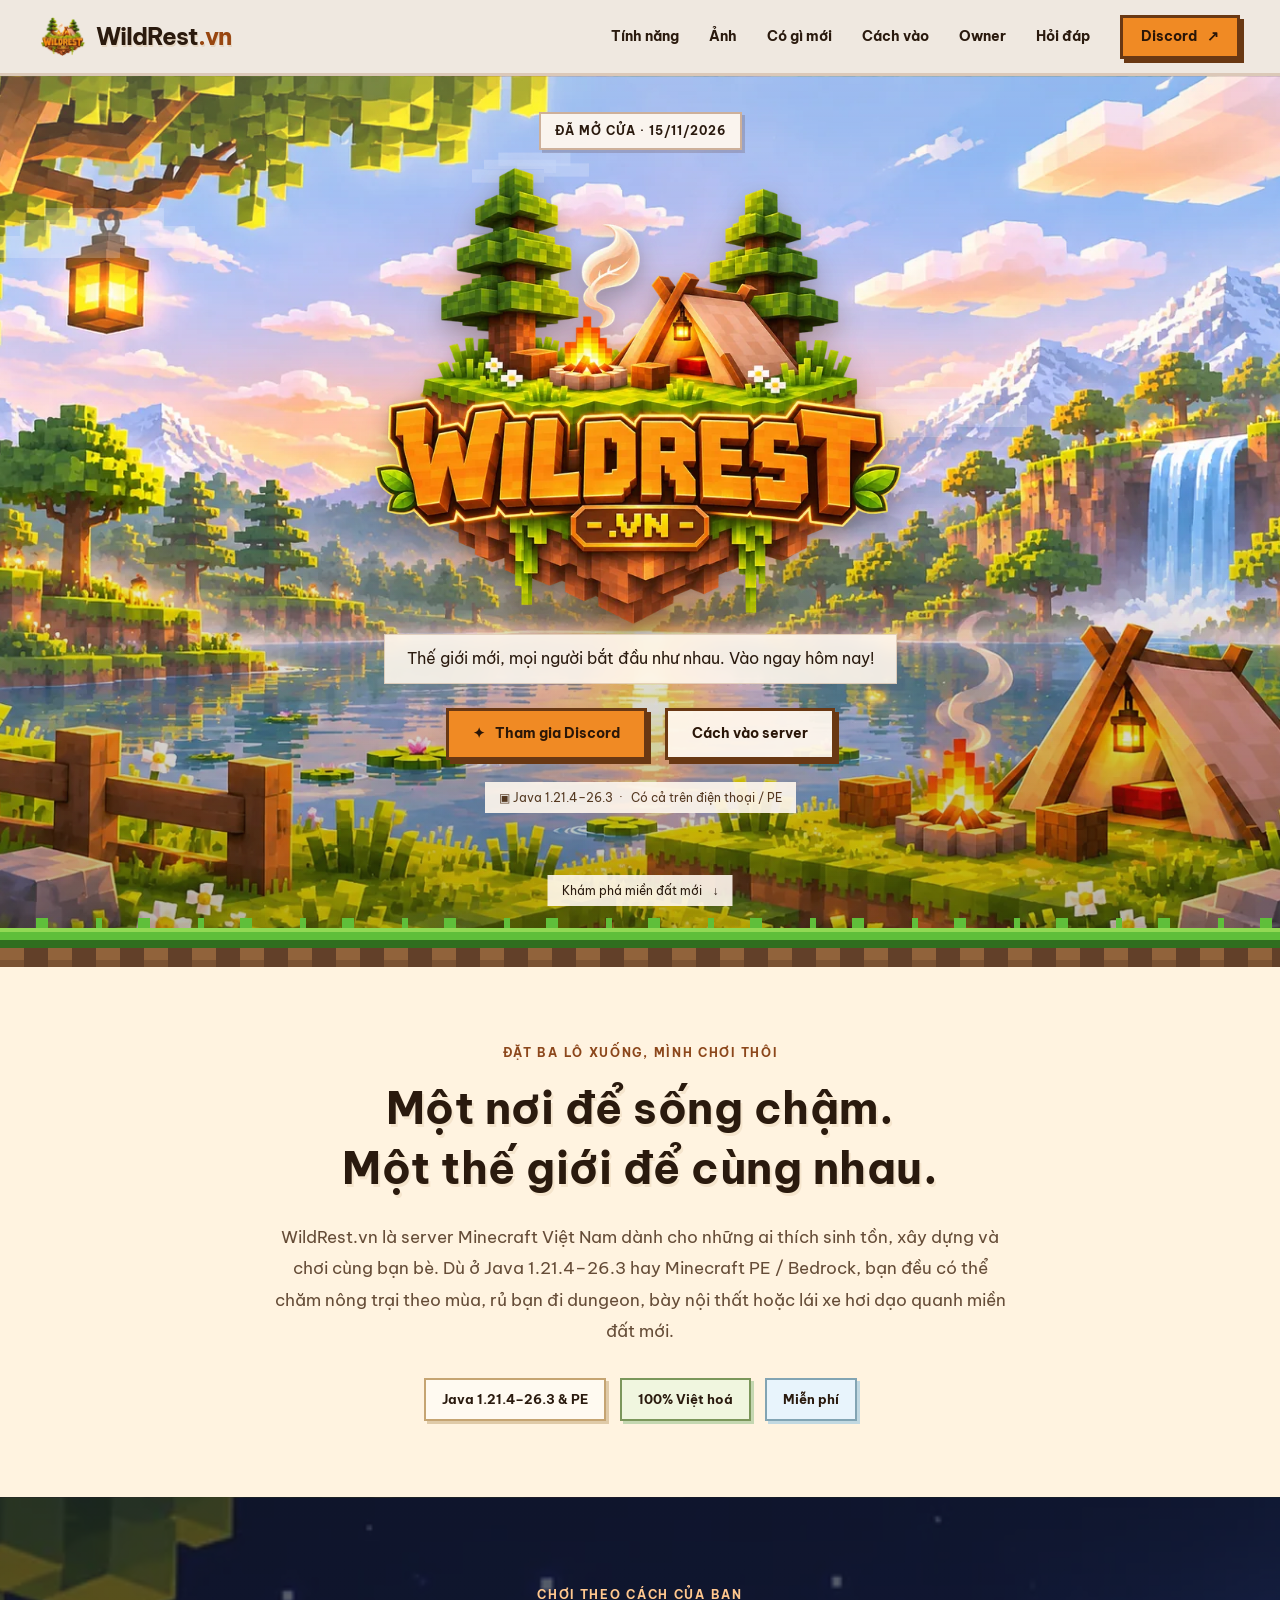
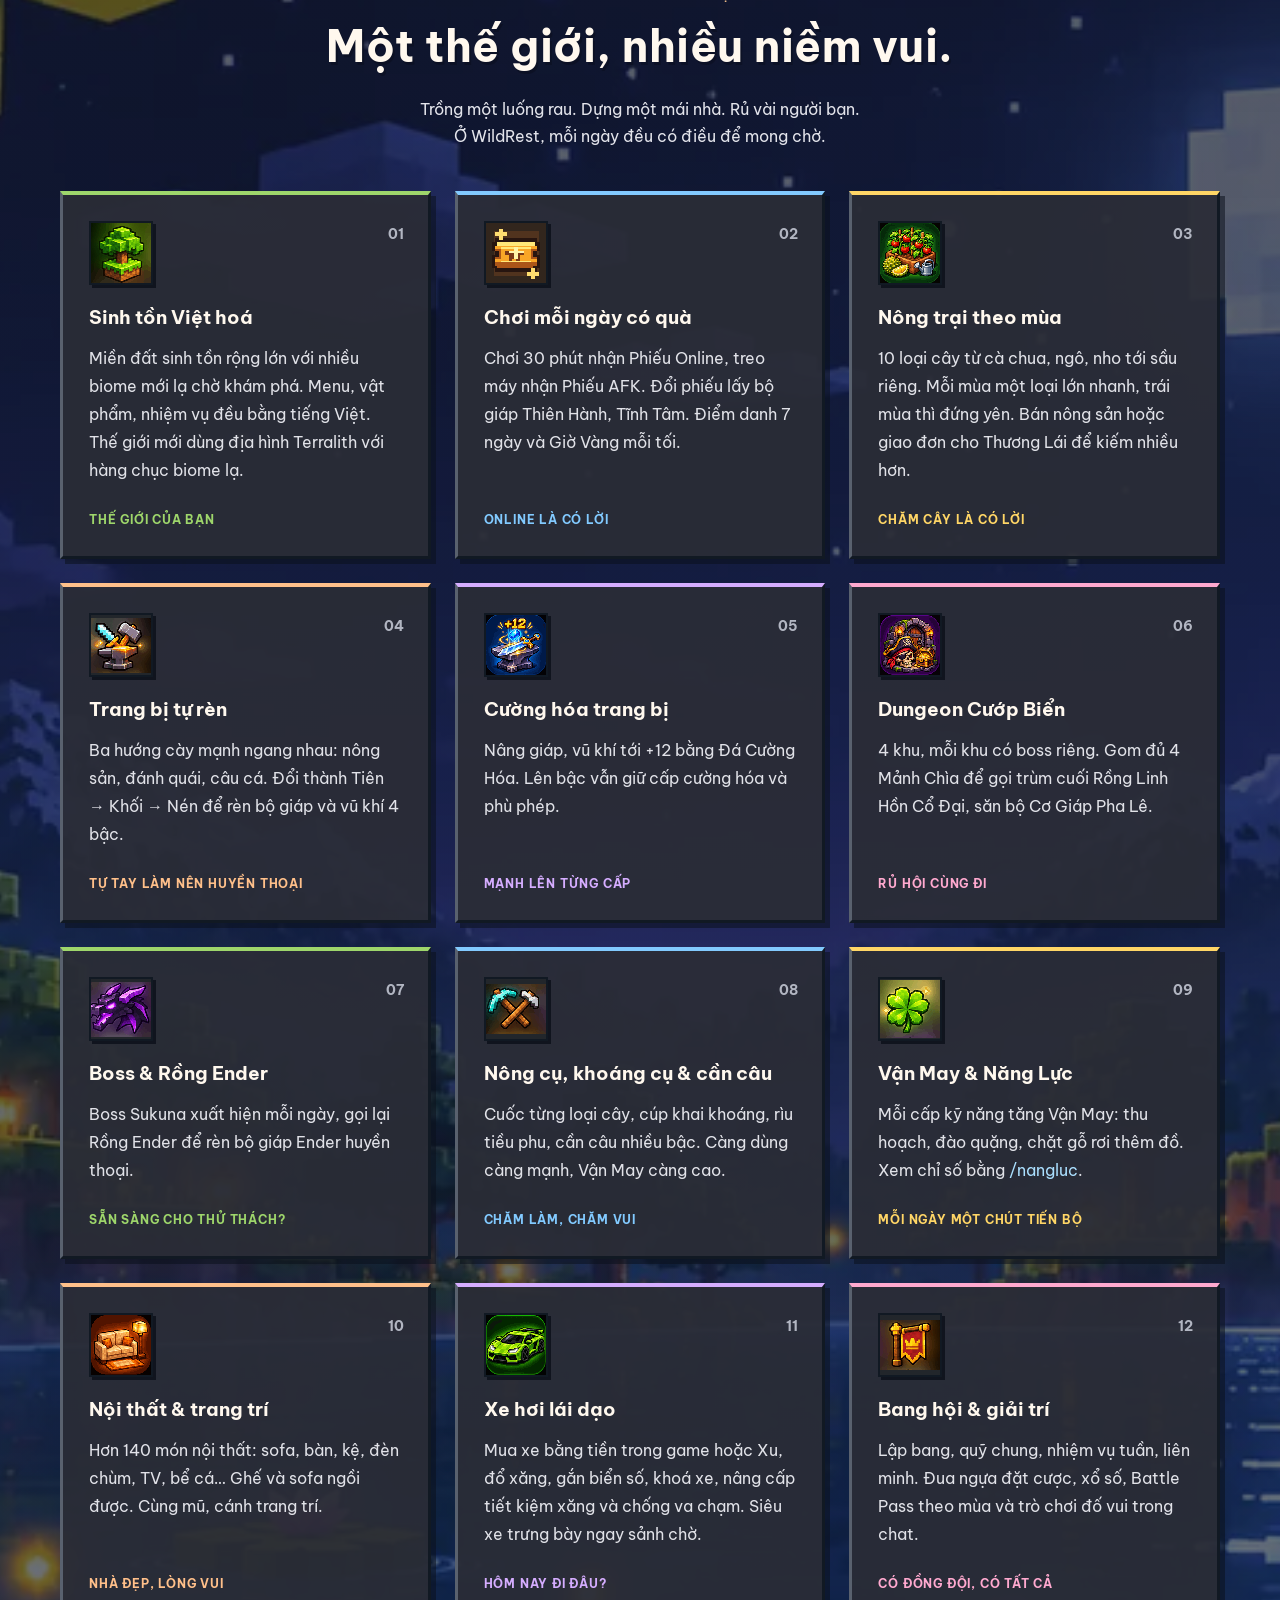
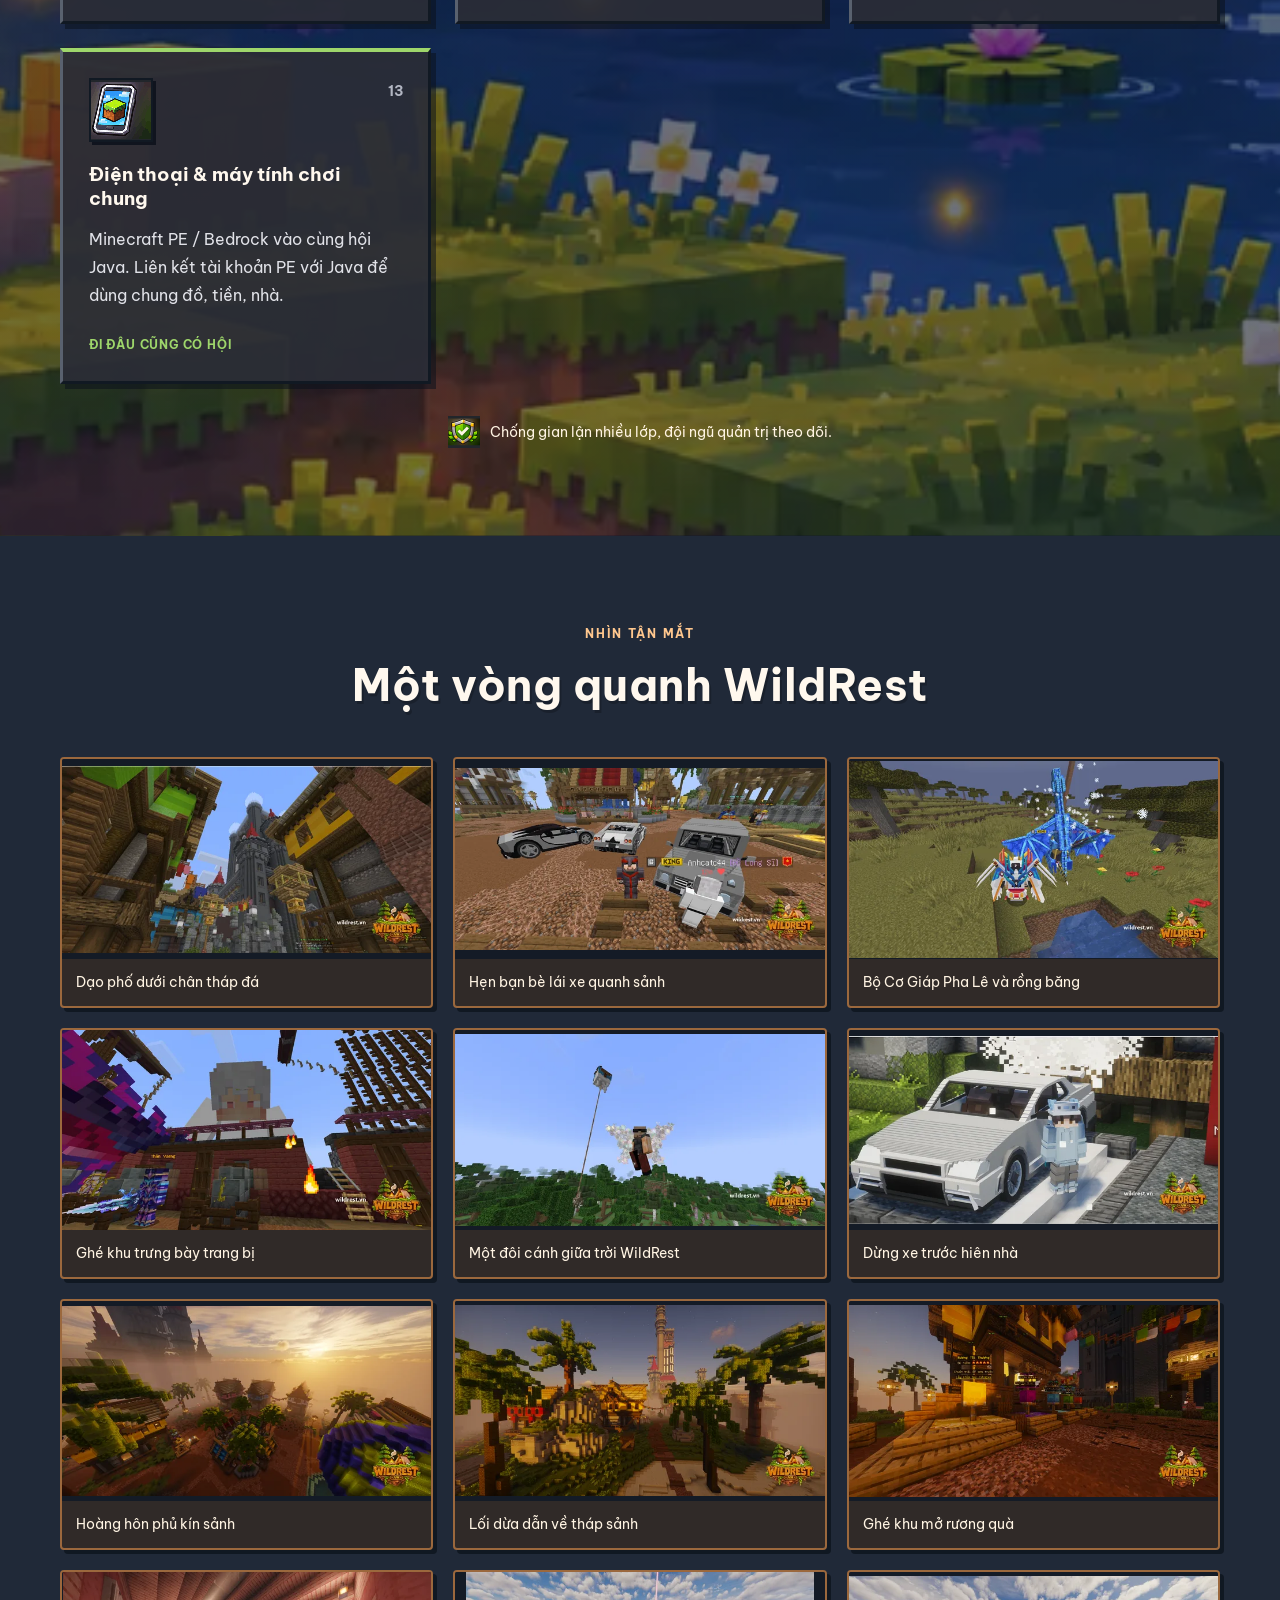
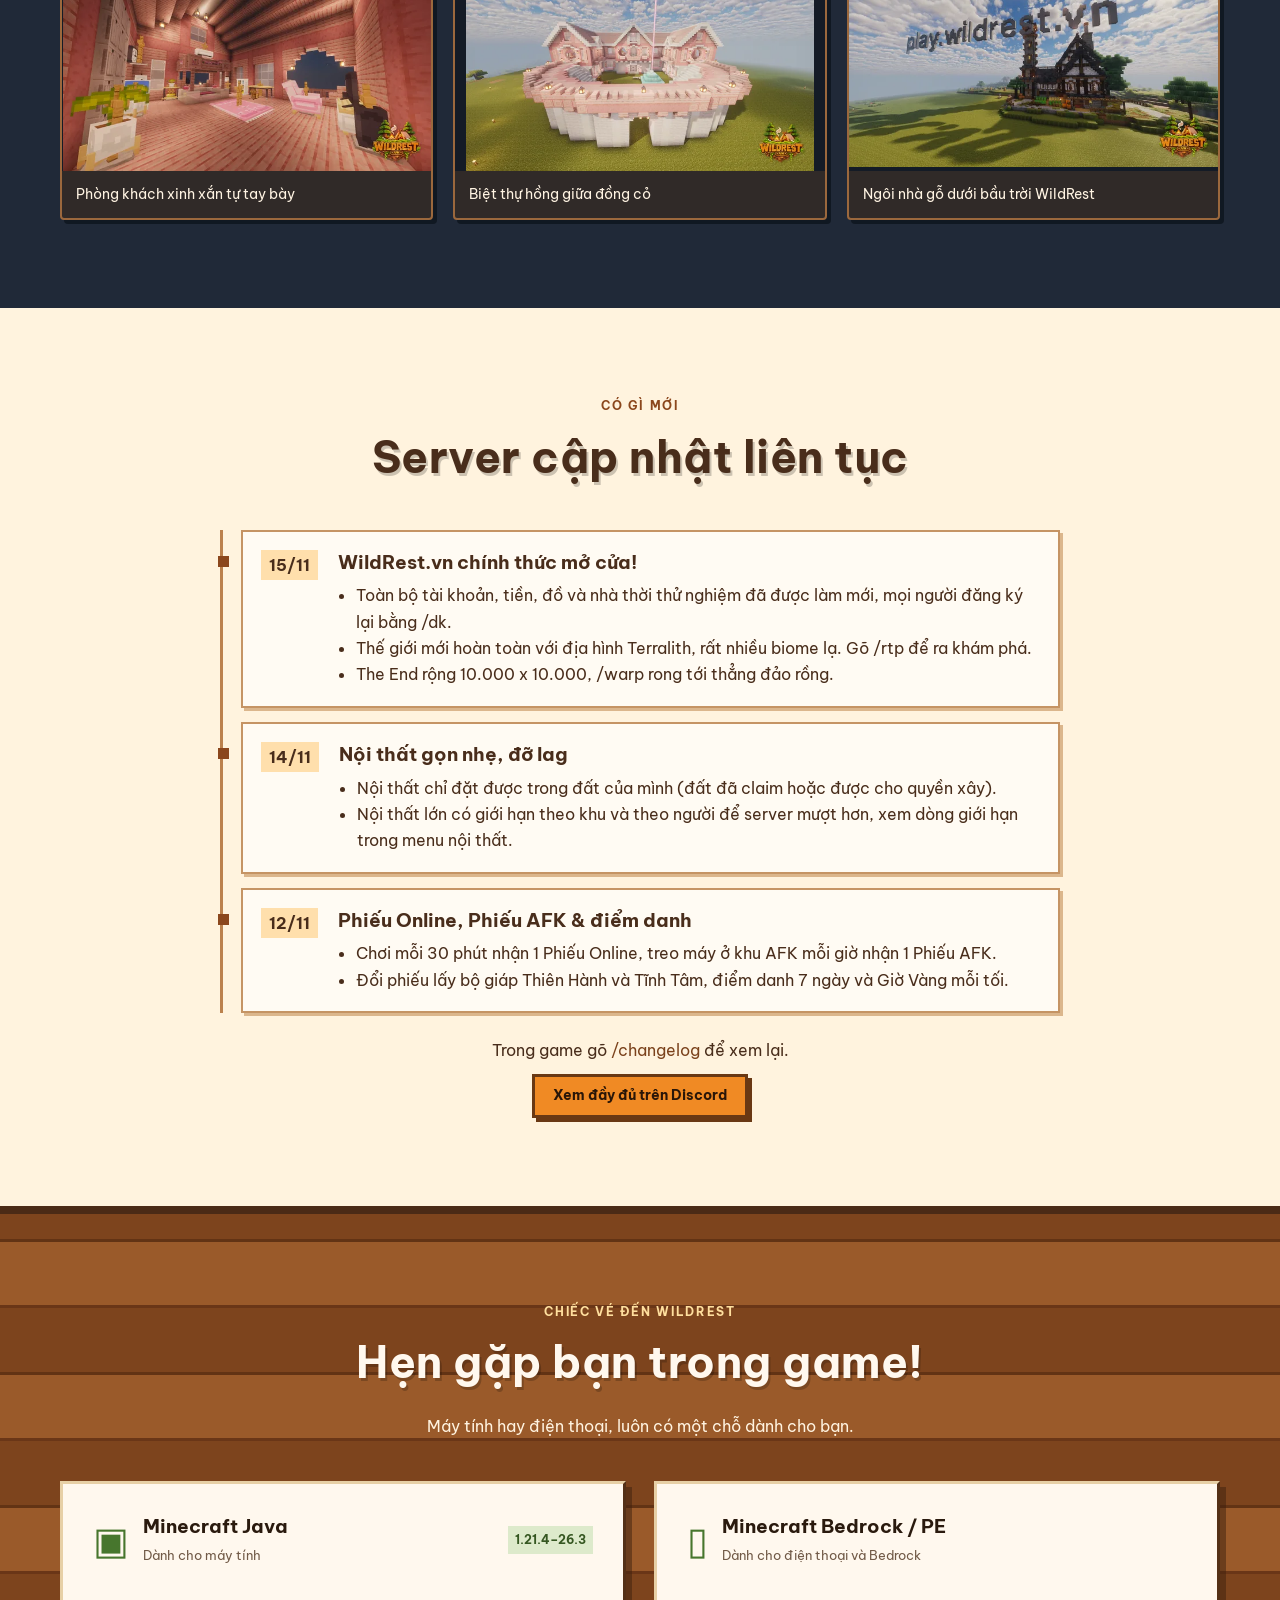
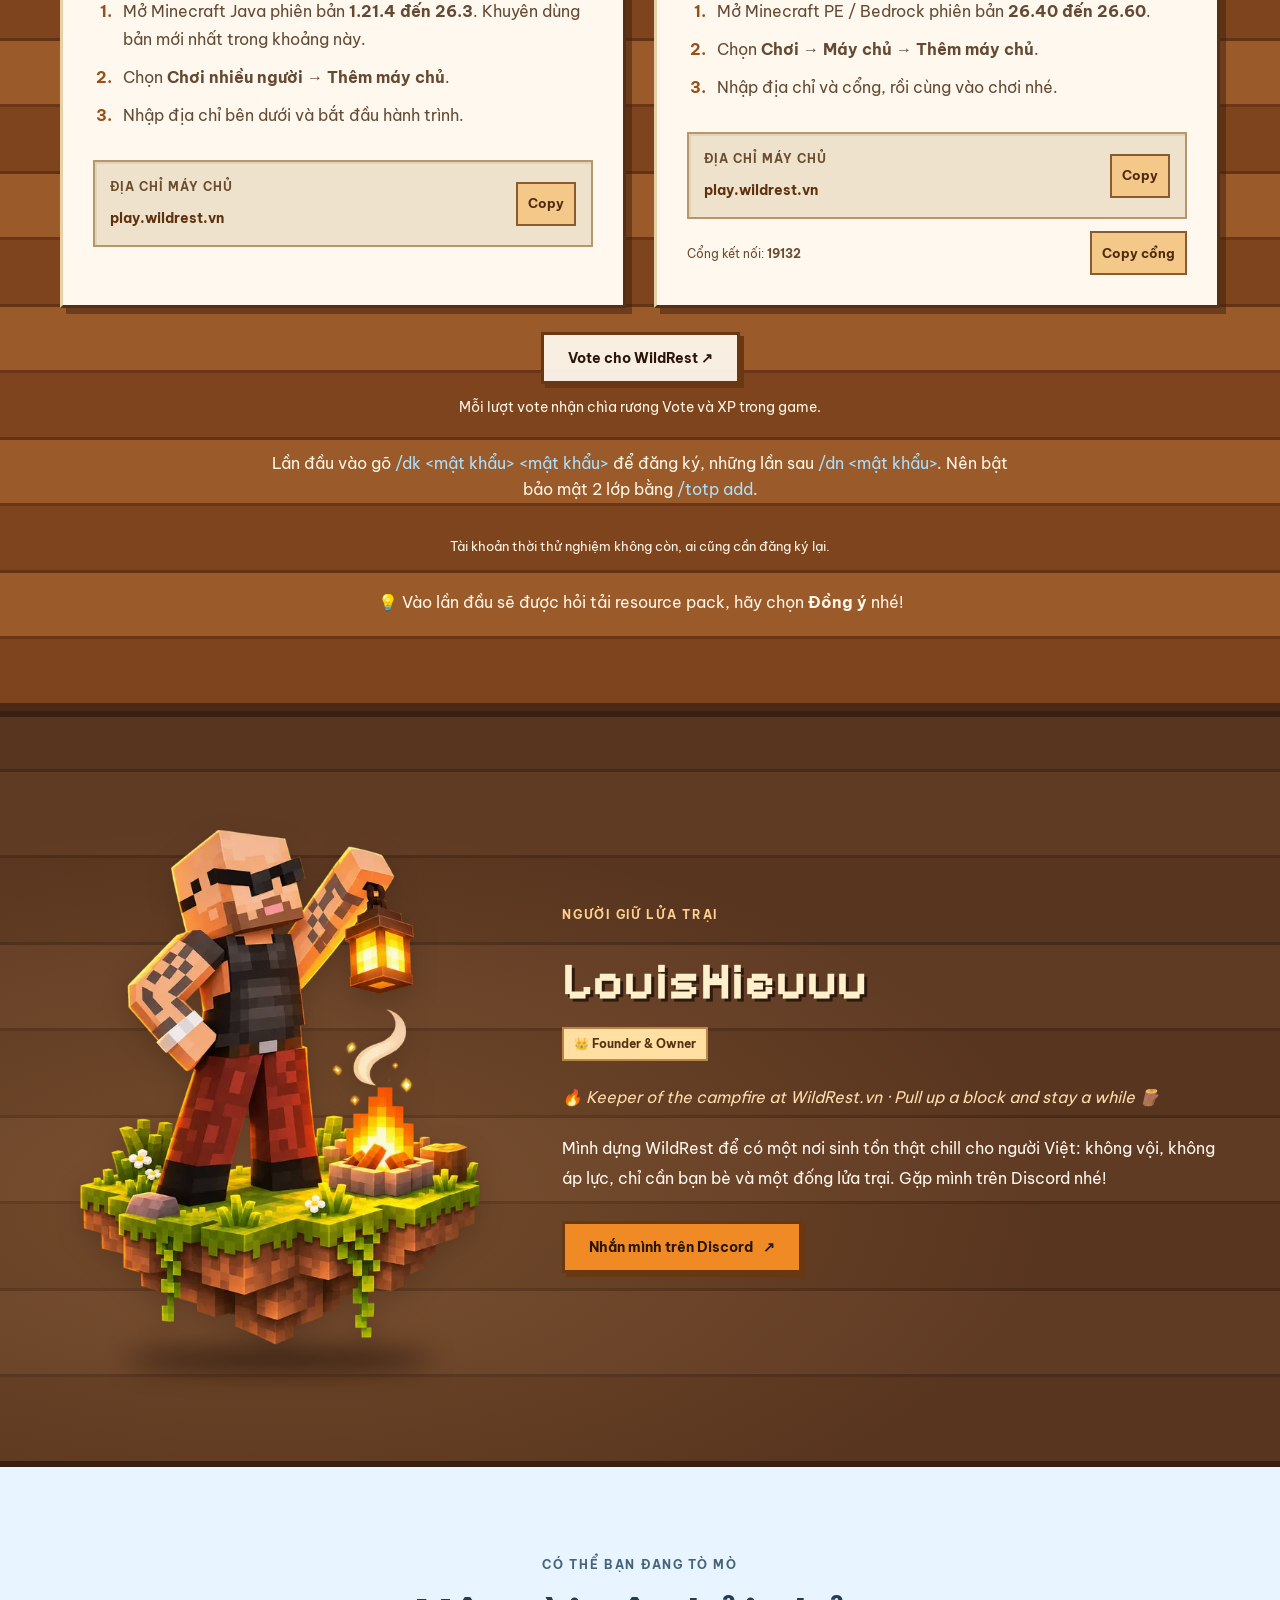
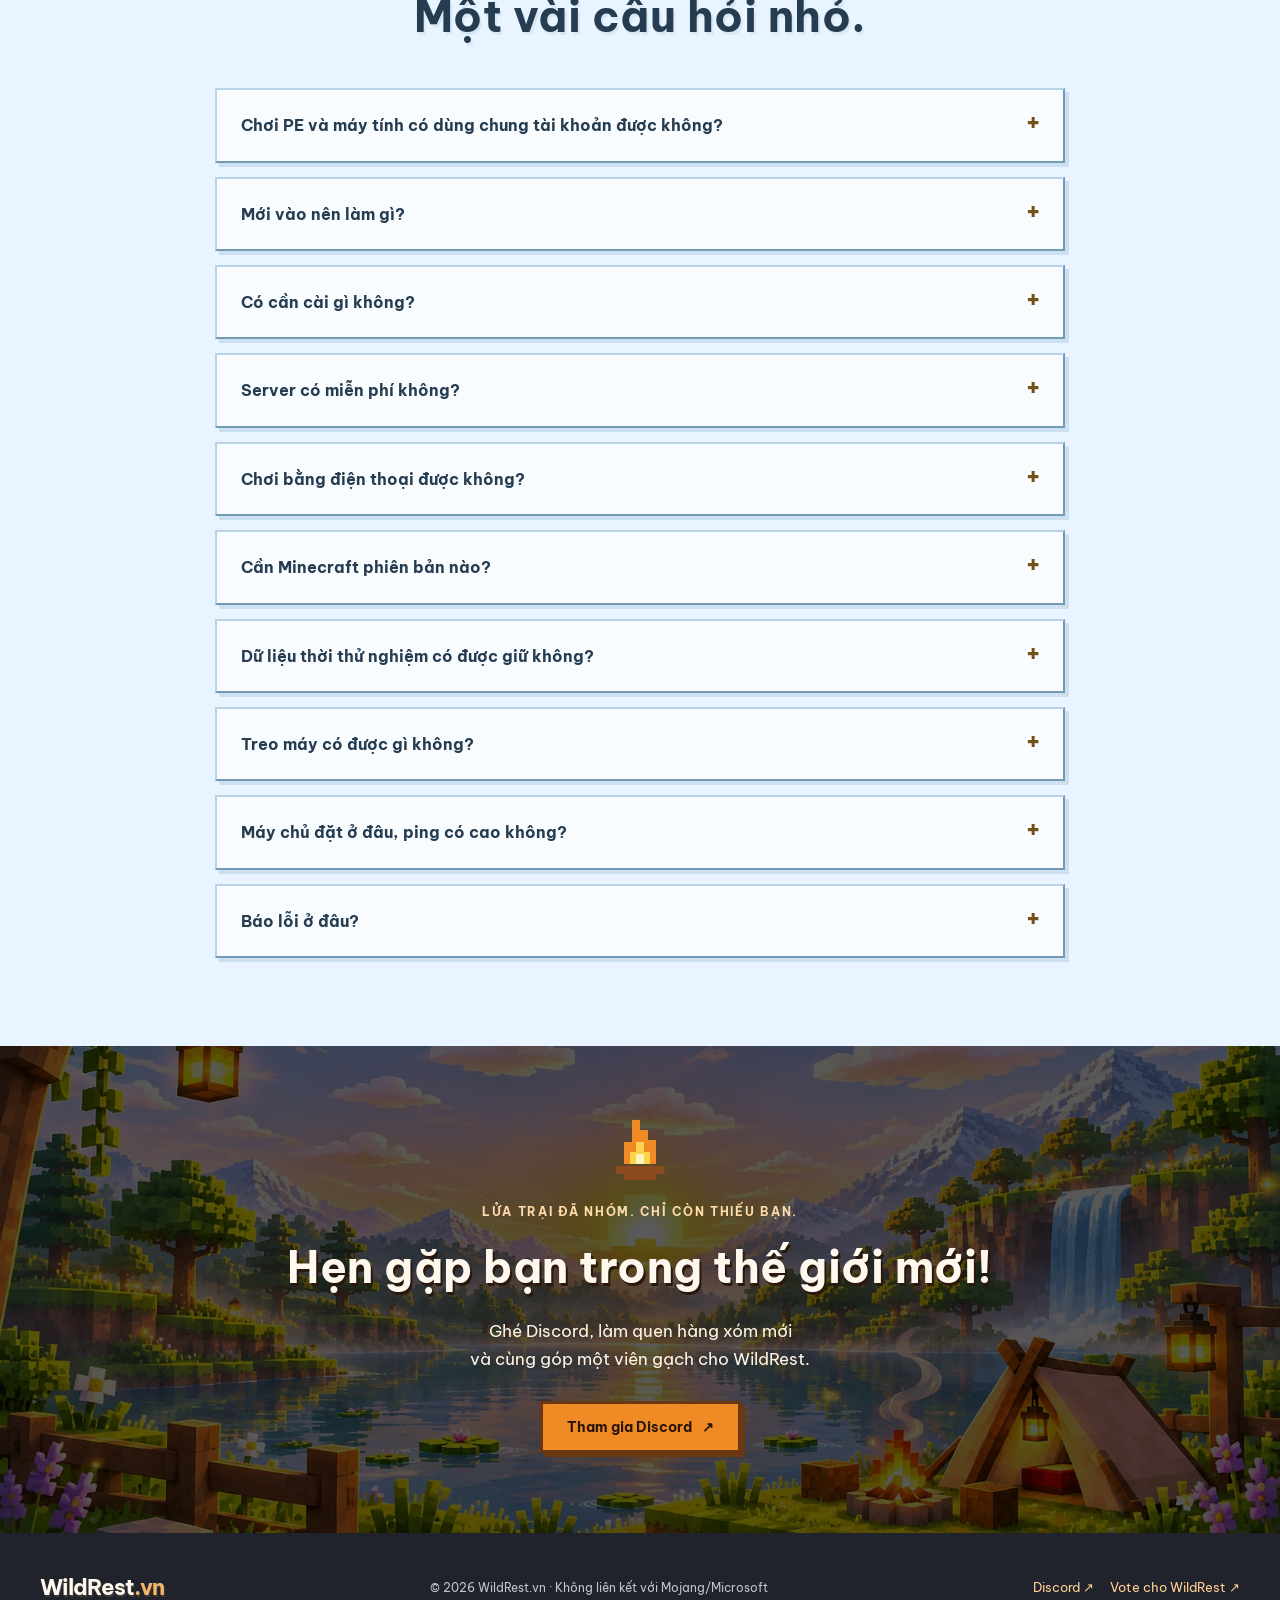
==== commit 54aafb36: "Announce WildRest official launch" ====
--- a/index.html
+++ b/index.html
@@ -5,20 +5,18 @@
     <meta charset="utf-8" />
     <meta content="width=device-width, initial-scale=1" name="viewport" />
     <meta content="#f08a24" name="theme-color" />
-    <title>
-      WildRest.vn · Server Minecraft sinh tồn Việt · Đang mở thử nghiệm
-    </title>
+    <title>WildRest.vn · Server Minecraft sinh tồn Việt · Đã mở cửa</title>
     <meta
-      content="Server Minecraft sinh tồn Việt Nam WildRest.vn: Java 1.21.4–26.3 và PE, Việt hoá toàn bộ, nông trại, dungeon, xe hơi, chơi mỗi ngày có quà. Đang mở thử nghiệm."
+      content="Minecraft sinh tồn Việt Nam WildRest.vn đã mở cửa: Java và PE, Việt hoá toàn bộ, thế giới Terralith mới, nông trại, dungeon, xe hơi, chơi mỗi ngày có quà."
       name="description"
     />
     <link href="https://wildrest.vn/" rel="canonical" />
     <meta content="website" property="og:type" />
     <meta content="vi_VN" property="og:locale" />
     <meta content="https://wildrest.vn/" property="og:url" />
-    <meta content="WildRest.vn · Đang mở thử nghiệm" property="og:title" />
+    <meta content="WildRest.vn · Đã mở cửa" property="og:title" />
     <meta
-      content="Server Minecraft sinh tồn Việt Nam WildRest.vn: Java 1.21.4–26.3 và PE, Việt hoá toàn bộ, nông trại, dungeon, xe hơi, chơi mỗi ngày có quà. Đang mở thử nghiệm."
+      content="Minecraft sinh tồn Việt Nam WildRest.vn đã mở cửa: Java và PE, Việt hoá toàn bộ, thế giới Terralith mới, nông trại, dungeon, xe hơi, chơi mỗi ngày có quà."
       property="og:description"
     />
     <meta content="https://wildrest.vn/assets/og-v2.jpg" property="og:image" />
@@ -29,9 +27,9 @@
       property="og:image:alt"
     />
     <meta content="summary_large_image" name="twitter:card" />
-    <meta content="WildRest.vn · Đang mở thử nghiệm" name="twitter:title" />
+    <meta content="WildRest.vn · Đã mở cửa" name="twitter:title" />
     <meta
-      content="Sinh tồn chill · sống chậm, xây nhà, lái xe dạo."
+      content="Minecraft sinh tồn Việt Nam WildRest.vn đã mở cửa: Java và PE, Việt hoá toàn bộ, thế giới Terralith mới, nông trại, dungeon, xe hơi, chơi mỗi ngày có quà."
       name="twitter:description"
     />
     <meta content="https://wildrest.vn/assets/og-v2.jpg" name="twitter:image" />
@@ -94,7 +92,8 @@
             "genre": "Survival",
             "inLanguage": "vi",
             "url": "https://wildrest.vn/",
-            "image": "https://wildrest.vn/assets/gallery/anh-01.webp"
+            "image": "https://wildrest.vn/assets/gallery/anh-01.webp",
+            "datePublished": "2026-11-15"
           },
           {
             "@type": "FAQPage",
@@ -112,7 +111,7 @@
                 "name": "Mới vào nên làm gì?",
                 "acceptedAnswer": {
                   "@type": "Answer",
-                  "text": "Chọn một hướng cày (nông sản, đánh quái, câu cá), làm nông trại kiếm tiền, rồi đổi đồ ở dãy NPC cạnh sảnh. Gõ /menu để xem mọi tính năng và gõ /diemdanh mỗi ngày để nhận quà."
+                  "text": "Gõ /dk đăng ký, /menu để xem mọi tính năng, /rtp để ra thế giới tìm chỗ dựng nhà, nhớ claim đất để bảo vệ. Gõ /diemdanh mỗi ngày để nhận quà."
                 }
               },
               {
@@ -149,18 +148,10 @@
               },
               {
                 "@type": "Question",
-                "name": "Bao giờ mở chính thức?",
+                "name": "Dữ liệu thời thử nghiệm có được giữ không?",
                 "acceptedAnswer": {
                   "@type": "Answer",
-                  "text": "Ngày mở cửa đang được chuẩn bị. Theo dõi Discord WildRest để nhận thông báo sớm nhất."
-                }
-              },
-              {
-                "@type": "Question",
-                "name": "Lúc mở chính thức có reset không?",
-                "acceptedAnswer": {
-                  "@type": "Answer",
-                  "text": "Có. Bản thử nghiệm sẽ reset world và dữ liệu khi mở chính thức; người báo lỗi trong lúc thử nghiệm được thưởng."
+                  "text": "Không. Khi mở cửa 15/11/2026 toàn bộ tài khoản, tiền, đồ, nhà và rank thời thử nghiệm đã được làm mới để mọi người bắt đầu công bằng. Bạn chỉ cần vào và đăng ký lại."
                 }
               },
               {
@@ -228,9 +219,7 @@
         <div aria-hidden="true" class="cloud cloud-three"></div>
         <div aria-hidden="true" class="sparks"></div>
         <div class="hero-content">
-          <span class="badge"
-            ><span aria-hidden="true">●</span> BETA · ĐANG THỬ NGHIỆM</span
-          >
+          <span class="badge">ĐÃ MỞ CỬA · 15/11/2026</span>
           <h1 class="hero-logo" id="hero-title">
             <picture
               ><source
@@ -250,14 +239,9 @@
             /></picture>
           </h1>
 
-          <p class="coming" id="launch-status">Đang mở thử nghiệm</p>
-          <p class="slogan">Sinh tồn chill · sống chậm, xây nhà, lái xe dạo</p>
-          <div
-            aria-label="Thời gian đến ngày mở cửa"
-            class="countdown"
-            hidden=""
-            id="countdown"
-          ></div>
+          <p class="slogan">
+            Thế giới mới, mọi người bắt đầu như nhau. Vào ngay hôm nay!
+          </p>
           <div class="hero-actions">
             <a
               class="button"
@@ -266,8 +250,8 @@
               rel="noopener"
               target="_blank"
               ><span aria-hidden="true">✦</span> Tham gia Discord</a
-            ><a class="button button-secondary" href="#tinh-nang" id="hero-ip"
-              >Xem tính năng</a
+            ><a class="button button-secondary" href="#cach-vao"
+              >Cách vào server</a
             >
           </div>
           <p class="edition">
@@ -287,15 +271,6 @@
         >
         <div aria-hidden="true" class="terrain"><div class="grass"></div></div>
       </section>
-      <aside class="beta-notice">
-        <span aria-hidden="true" class="notice-icon">⚑</span>
-        <p>
-          Máy chủ đang thử nghiệm: tìm ra lỗi và báo trên Discord để nhận
-          <strong>thưởng</strong> khi mở chính thức. Lúc mở chính thức sẽ
-          <strong>reset world và dữ liệu</strong>.
-        </p>
-        <span class="notice-tag">CÙNG NHAU XÂY DỰNG</span>
-      </aside>
       <section aria-labelledby="intro-title" class="intro section">
         <div class="intro-inner reveal">
           <p class="eyebrow">ĐẶT BA LÔ XUỐNG, MÌNH CHƠI THÔI</p>
@@ -344,7 +319,8 @@
             <h3>Sinh tồn Việt hoá</h3>
             <p>
               Miền đất sinh tồn rộng lớn với nhiều biome mới lạ chờ khám phá.
-              Menu, vật phẩm, nhiệm vụ đều bằng tiếng Việt.
+              Menu, vật phẩm, nhiệm vụ đều bằng tiếng Việt. Thế giới mới dùng
+              địa hình Terralith với hàng chục biome lạ.
             </p>
             <span class="card-label">THẾ GIỚI CỦA BẠN</span>
           </article>
@@ -641,6 +617,41 @@
         </div>
         <div class="update-list" id="update-list">
           <article class="update-card">
+            <time datetime="2026-11-15">15/11</time>
+            <div>
+              <h3>WildRest.vn chính thức mở cửa!</h3>
+              <ul>
+                <li>
+                  Toàn bộ tài khoản, tiền, đồ và nhà thời thử nghiệm đã được làm
+                  mới, mọi người đăng ký lại bằng /dk.
+                </li>
+                <li>
+                  Thế giới mới hoàn toàn với địa hình Terralith, rất nhiều biome
+                  lạ. Gõ /rtp để ra khám phá.
+                </li>
+                <li>
+                  The End rộng 10.000 x 10.000, /warp rong tới thẳng đảo rồng.
+                </li>
+              </ul>
+            </div>
+          </article>
+          <article class="update-card">
+            <time datetime="2026-11-14">14/11</time>
+            <div>
+              <h3>Nội thất gọn nhẹ, đỡ lag</h3>
+              <ul>
+                <li>
+                  Nội thất chỉ đặt được trong đất của mình (đất đã claim hoặc
+                  được cho quyền xây).
+                </li>
+                <li>
+                  Nội thất lớn có giới hạn theo khu và theo người để server mượt
+                  hơn, xem dòng giới hạn trong menu nội thất.
+                </li>
+              </ul>
+            </div>
+          </article>
+          <article class="update-card">
             <time datetime="2026-11-12">12/11</time>
             <div>
               <h3>Phiếu Online, Phiếu AFK &amp; điểm danh</h3>
@@ -650,44 +661,8 @@
                   giờ nhận 1 Phiếu AFK.
                 </li>
                 <li>
-                  Đổi phiếu lấy 2 bộ giáp mới Thiên Hành và Tĩnh Tâm ở khu đổi
-                  đồ.
-                </li>
-                <li>Điểm danh 7 ngày và Giờ Vàng 20:00–22:00 mỗi ngày.</li>
-              </ul>
-            </div>
-          </article>
-          <article class="update-card">
-            <time datetime="2026-11-11">11/11</time>
-            <div>
-              <h3>Xe, rank &amp; hơn 300 khối xây dựng</h3>
-              <ul>
-                <li>
-                  Mua siêu xe bằng Xu, nâng cấp tiết kiệm xăng và chống va chạm
-                  ở garage.
-                </li>
-                <li>
-                  Camera tự do /freecam cho rank Lord trở lên, Duke và King dịch
-                  chuyển tức thì.
-                </li>
-                <li>
-                  Shop thêm hơn 300 khối xây dựng: gỗ, đá, đồng, nội thất.
-                </li>
-              </ul>
-            </div>
-          </article>
-          <article class="update-card">
-            <time datetime="2026-11-10">10/11</time>
-            <div>
-              <h3>Máy chủ mới ở Singapore</h3>
-              <ul>
-                <li>
-                  Chuyển sang máy chủ mạnh hơn đặt tại Singapore, ping từ Việt
-                  Nam khoảng 40–60ms.
-                </li>
-                <li>
-                  Vote cho server trên minecraft-mp để nhận chìa rương Vote và
-                  XP.
+                  Đổi phiếu lấy bộ giáp Thiên Hành và Tĩnh Tâm, điểm danh 7 ngày
+                  và Giờ Vàng mỗi tối.
                 </li>
               </ul>
             </div>
@@ -807,16 +782,15 @@
           <p>Mỗi lượt vote nhận chìa rương Vote và XP trong game.</p>
         </div>
         <p class="pack-note">
-          Giai đoạn thử nghiệm — dữ liệu sẽ được reset khi mở chính thức. Báo
-          lỗi trên
-          <a
-            data-discord
-            href="https://discord.wildrest.vn"
-            target="_blank"
-            rel="noopener"
-            ><u>Discord</u></a
+          Lần đầu vào gõ <code>/dk &lt;mật khẩu&gt; &lt;mật khẩu&gt;</code> để
+          đăng ký, những lần sau <code>/dn &lt;mật khẩu&gt;</code>. Nên bật bảo
+          mật 2 lớp bằng <code>/totp add</code>.
+        </p>
+        <p class="pack-note">
+          <small
+            >Tài khoản thời thử nghiệm không còn, ai cũng cần đăng ký
+            lại.</small
           >
-          để nhận thưởng.
         </p>
         <p class="pack-note">
           💡 Vào lần đầu sẽ được hỏi tải resource pack, hãy chọn
@@ -905,10 +879,9 @@
           <details>
             <summary>Mới vào nên làm gì?</summary>
             <p>
-              Chọn một hướng cày (nông sản, đánh quái, câu cá), làm nông trại
-              kiếm tiền, rồi đổi đồ ở dãy NPC cạnh sảnh. Gõ
-              <code>/menu</code> để xem mọi tính năng và gõ
-              <code>/diemdanh</code> mỗi ngày để nhận quà.
+              Gõ <code>/dk</code> đăng ký, <code>/menu</code> để xem mọi tính
+              năng, <code>/rtp</code> để ra thế giới tìm chỗ dựng nhà, nhớ claim
+              đất để bảo vệ. Gõ <code>/diemdanh</code> mỗi ngày để nhận quà.
             </p>
           </details>
           <details>
@@ -945,24 +918,11 @@
             </p>
           </details>
           <details>
-            <summary>Bao giờ mở chính thức?</summary>
-            <p>
-              Ngày mở cửa đang được chuẩn bị. Theo dõi
-              <a
-                data-discord=""
-                href="https://discord.wildrest.vn"
-                rel="noopener"
-                target="_blank"
-                >Discord WildRest</a
-              >
-              để nhận thông báo sớm nhất.
-            </p>
-          </details>
-          <details>
-            <summary>Lúc mở chính thức có reset không?</summary>
-            <p>
-              Có. Bản thử nghiệm sẽ reset world và dữ liệu khi mở chính thức;
-              người báo lỗi trong lúc thử nghiệm được thưởng.
+            <summary>Dữ liệu thời thử nghiệm có được giữ không?</summary>
+            <p>
+              Không. Khi mở cửa 15/11/2026 toàn bộ tài khoản, tiền, đồ, nhà và
+              rank thời thử nghiệm đã được làm mới để mọi người bắt đầu công
+              bằng. Bạn chỉ cần vào và đăng ký lại.
             </p>
           </details>
           <details>
@@ -1002,10 +962,10 @@
             <path d="M28 36h8v10h-8z" fill="#fff3c0"></path></svg
         ></span>
         <p class="eyebrow">LỬA TRẠI ĐÃ NHÓM. CHỈ CÒN THIẾU BẠN.</p>
-        <h2>Cùng chờ ngày mở cửa nhé!</h2>
+        <h2>Hẹn gặp bạn trong thế giới mới!</h2>
         <p>
-          Ghé Discord, làm quen hàng xóm tương lai<br />và cùng góp một viên
-          gạch cho WildRest.
+          Ghé Discord, làm quen hàng xóm mới<br />và cùng góp một viên gạch cho
+          WildRest.
         </p>
         <a
           class="button"
--- a/style.css
+++ b/style.css
@@ -221,10 +221,6 @@
   font-weight: 700;
   letter-spacing: 1px;
 }
-.badge > span {
-  color: #7f5b0a;
-  animation: pulse 3s infinite;
-}
 .hero-logo {
   position: relative;
   width: min(560px, 86vw);
@@ -247,24 +243,6 @@
 .hero-logo img {
   width: 100%;
   filter: drop-shadow(0 10px 12px #3d250d50);
-}
-.coming {
-  display: table;
-  margin: 12px auto 18px;
-  padding: 10px 28px;
-  background: repeating-linear-gradient(0deg, #aa5d25 0 5px, #ad6129 5px 8px);
-  border: 4px solid #623111;
-  box-shadow:
-    inset 0 3px #e4a260,
-    4px 5px #47280f;
-  color: #fff5da;
-  font-size: clamp(24px, 3.5vw, 34px);
-  font-weight: 800;
-  text-transform: uppercase;
-  letter-spacing: 1.5px;
-  text-shadow: 2px 2px #4b260e;
-  max-width: 100%;
-  text-wrap: balance;
 }
 .slogan {
   display: table;
@@ -402,26 +380,6 @@
     #5fbf3a 96px 102px
   );
 }
-.beta-notice {
-  padding: 24px max(24px, calc((100vw - 1140px) / 2));
-  display: flex;
-  gap: 20px;
-  align-items: center;
-  background: #fbe7b2;
-  color: #49351e;
-  border-bottom: 4px solid #ba9150;
-  font-size: 16px;
-}
-.notice-icon {
-  font-size: 32px;
-}
-.notice-tag {
-  font-size: 12px;
-  font-weight: 700;
-  letter-spacing: 1px;
-  padding-left: 20px;
-  border-left: 1px solid #8a4a1c55;
-}
 .section {
   padding: 88px 24px;
   scroll-margin-top: 12px;
@@ -886,25 +844,6 @@
   font-size: 12px;
   color: #d6d6dc;
 }
-.countdown {
-  display: flex;
-  justify-content: center;
-  gap: 12px;
-  margin: 22px 0;
-}
-.time-block {
-  min-width: 70px;
-  padding: 8px;
-  background: #fff8eef2;
-  border: 2px solid #8a4a1c88;
-}
-.time-block strong {
-  display: block;
-  font-size: 28px;
-}
-.time-block span {
-  font-size: 12px;
-}
 .reveal {
   opacity: 1;
 }
@@ -957,9 +896,6 @@
   }
   .header nav {
     gap: 20px;
-  }
-  .notice-tag {
-    display: none;
   }
   footer {
     flex-wrap: wrap;
@@ -1006,10 +942,6 @@
   }
   .intro-inner > p:not(.eyebrow) {
     font-size: 16px;
-  }
-  .beta-notice {
-    padding: 22px 20px;
-    gap: 14px;
   }
   .feature-card {
     padding: 24px;
@@ -1088,11 +1020,6 @@
     letter-spacing: 0.5px;
     padding-inline: 10px;
   }
-  .coming {
-    font-size: 25px;
-    padding: 9px 22px;
-    margin: 14px auto 20px;
-  }
   .slogan {
     max-width: 320px;
     font-size: 16px;
@@ -1117,12 +1044,6 @@
   .scroll-hint {
     font-size: 12px;
   }
-  .beta-notice {
-    font-size: 16px;
-  }
-  .notice-icon {
-    display: none;
-  }
   .feature-grid {
     grid-template-columns: 1fr;
   }
@@ -1182,9 +1103,6 @@
   }
   .toast {
     top: 82px;
-  }
-  .time-block {
-    min-width: 60px;
   }
   .cloud {
     opacity: 0.2;
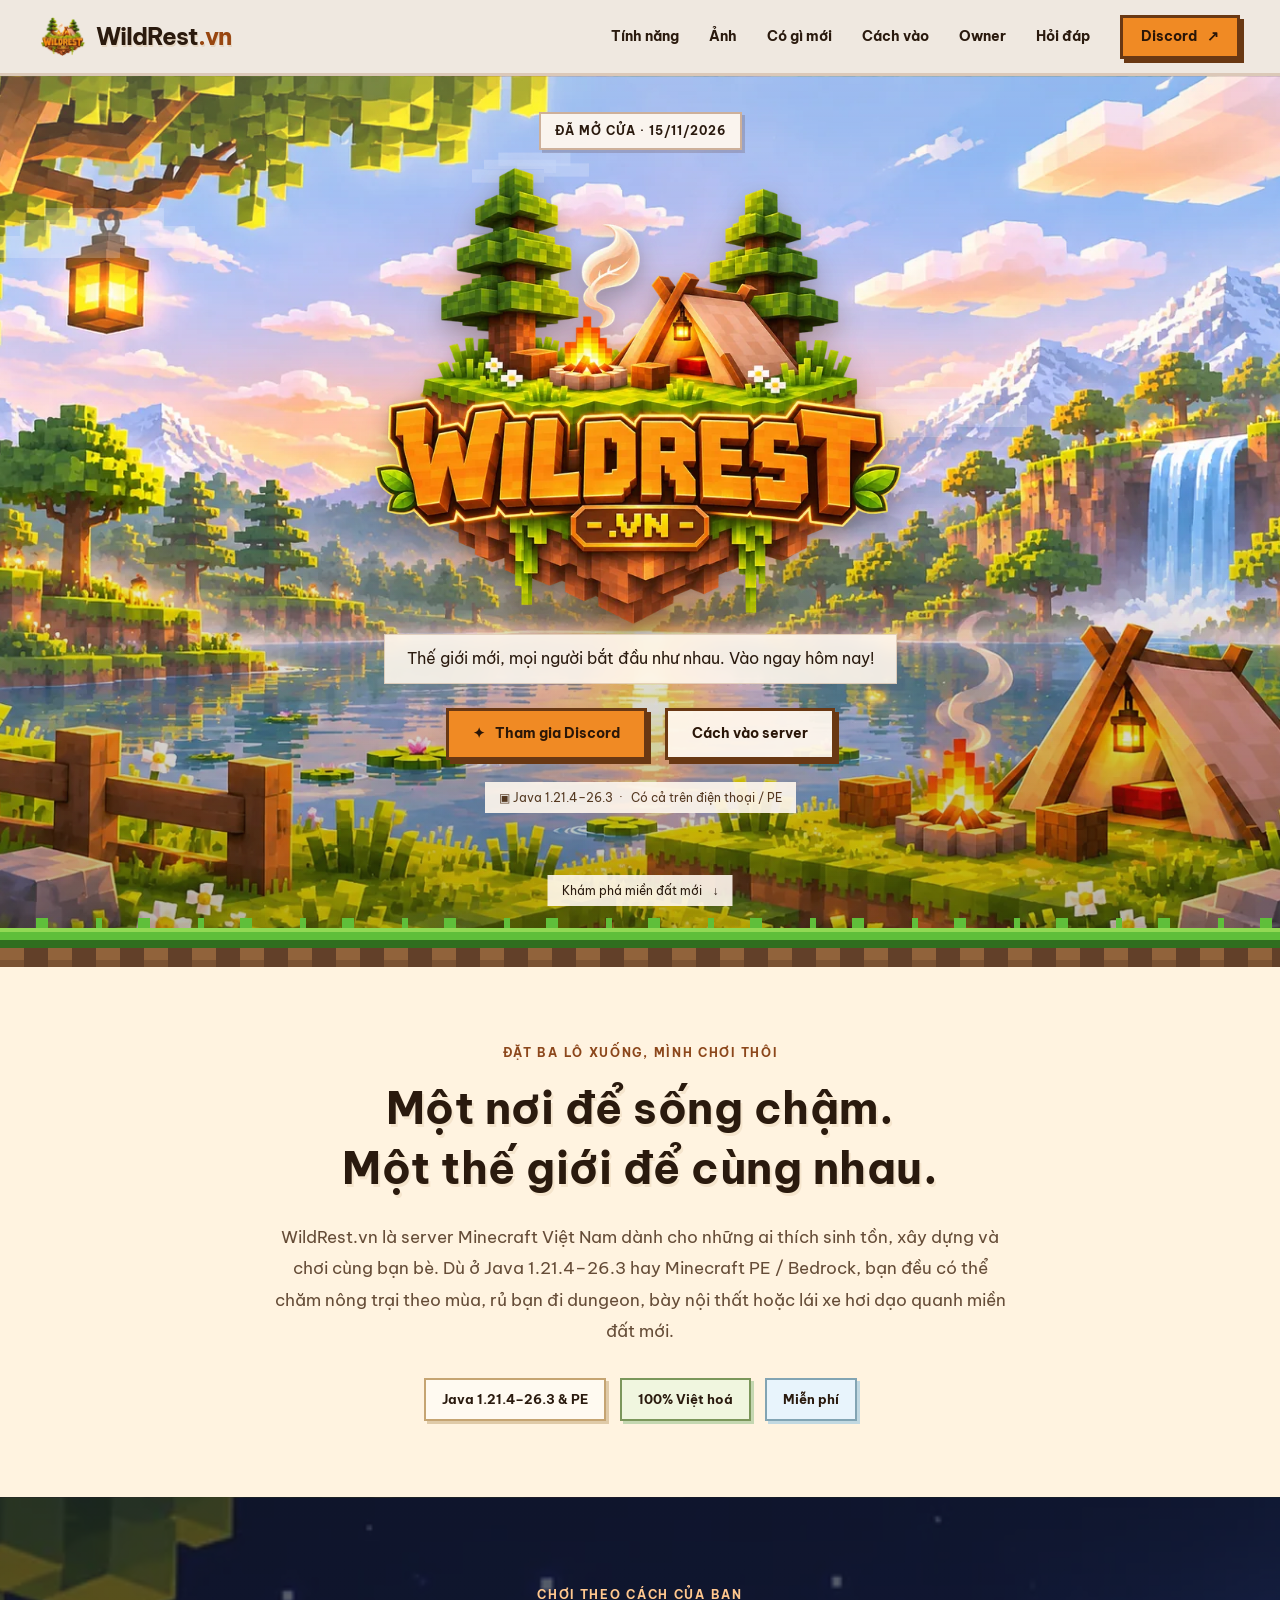
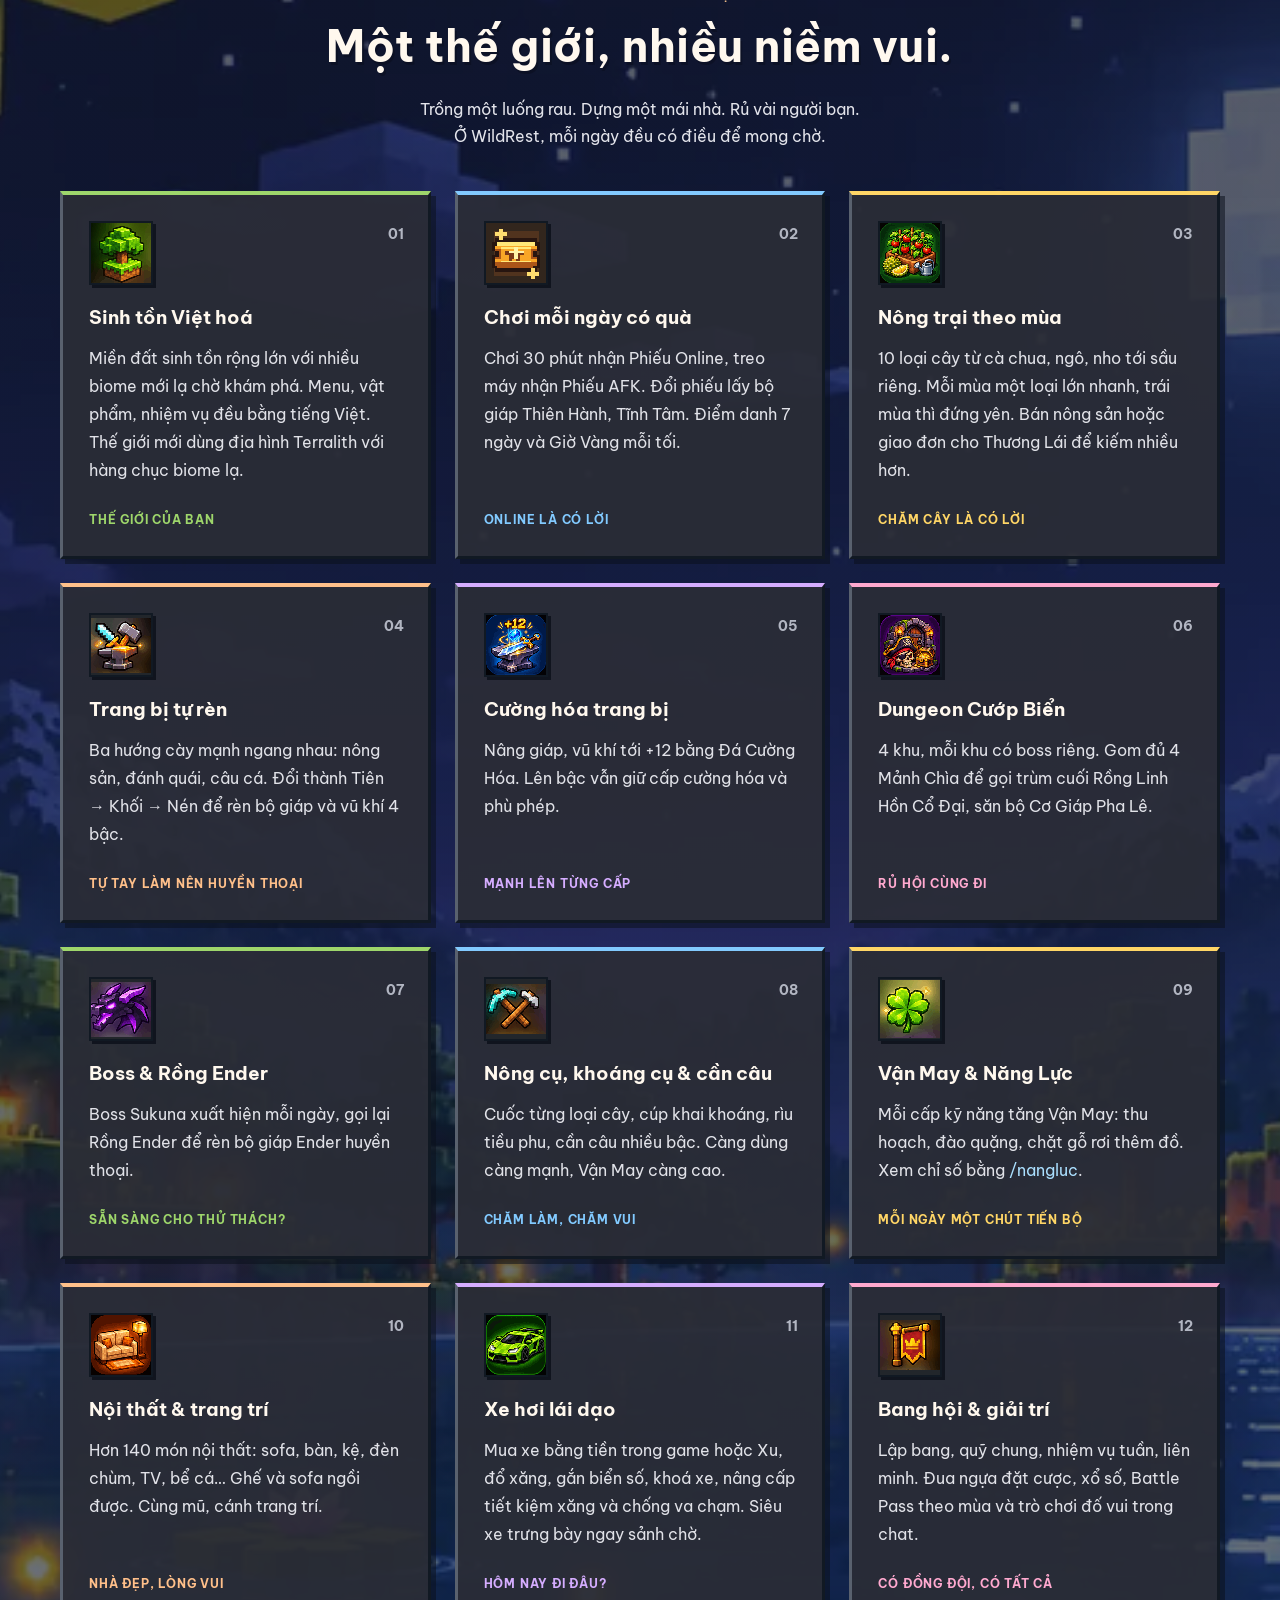
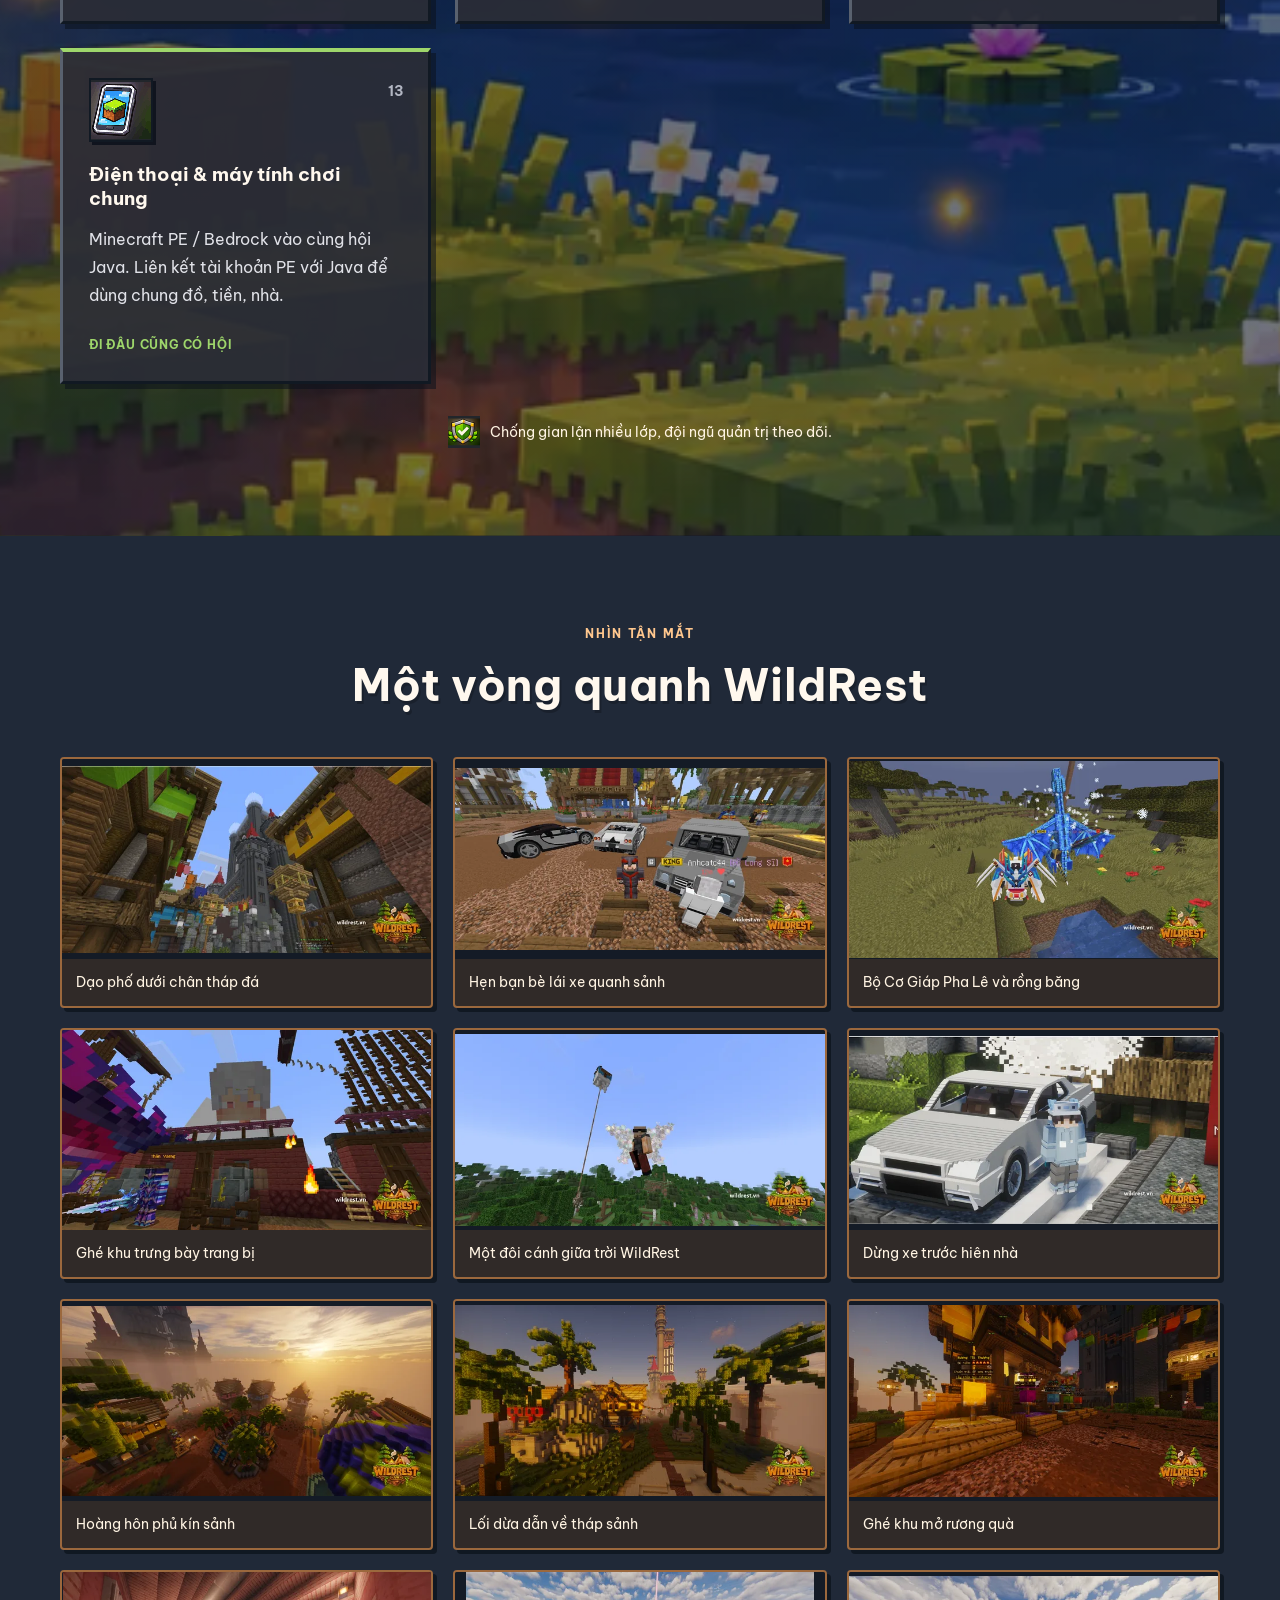
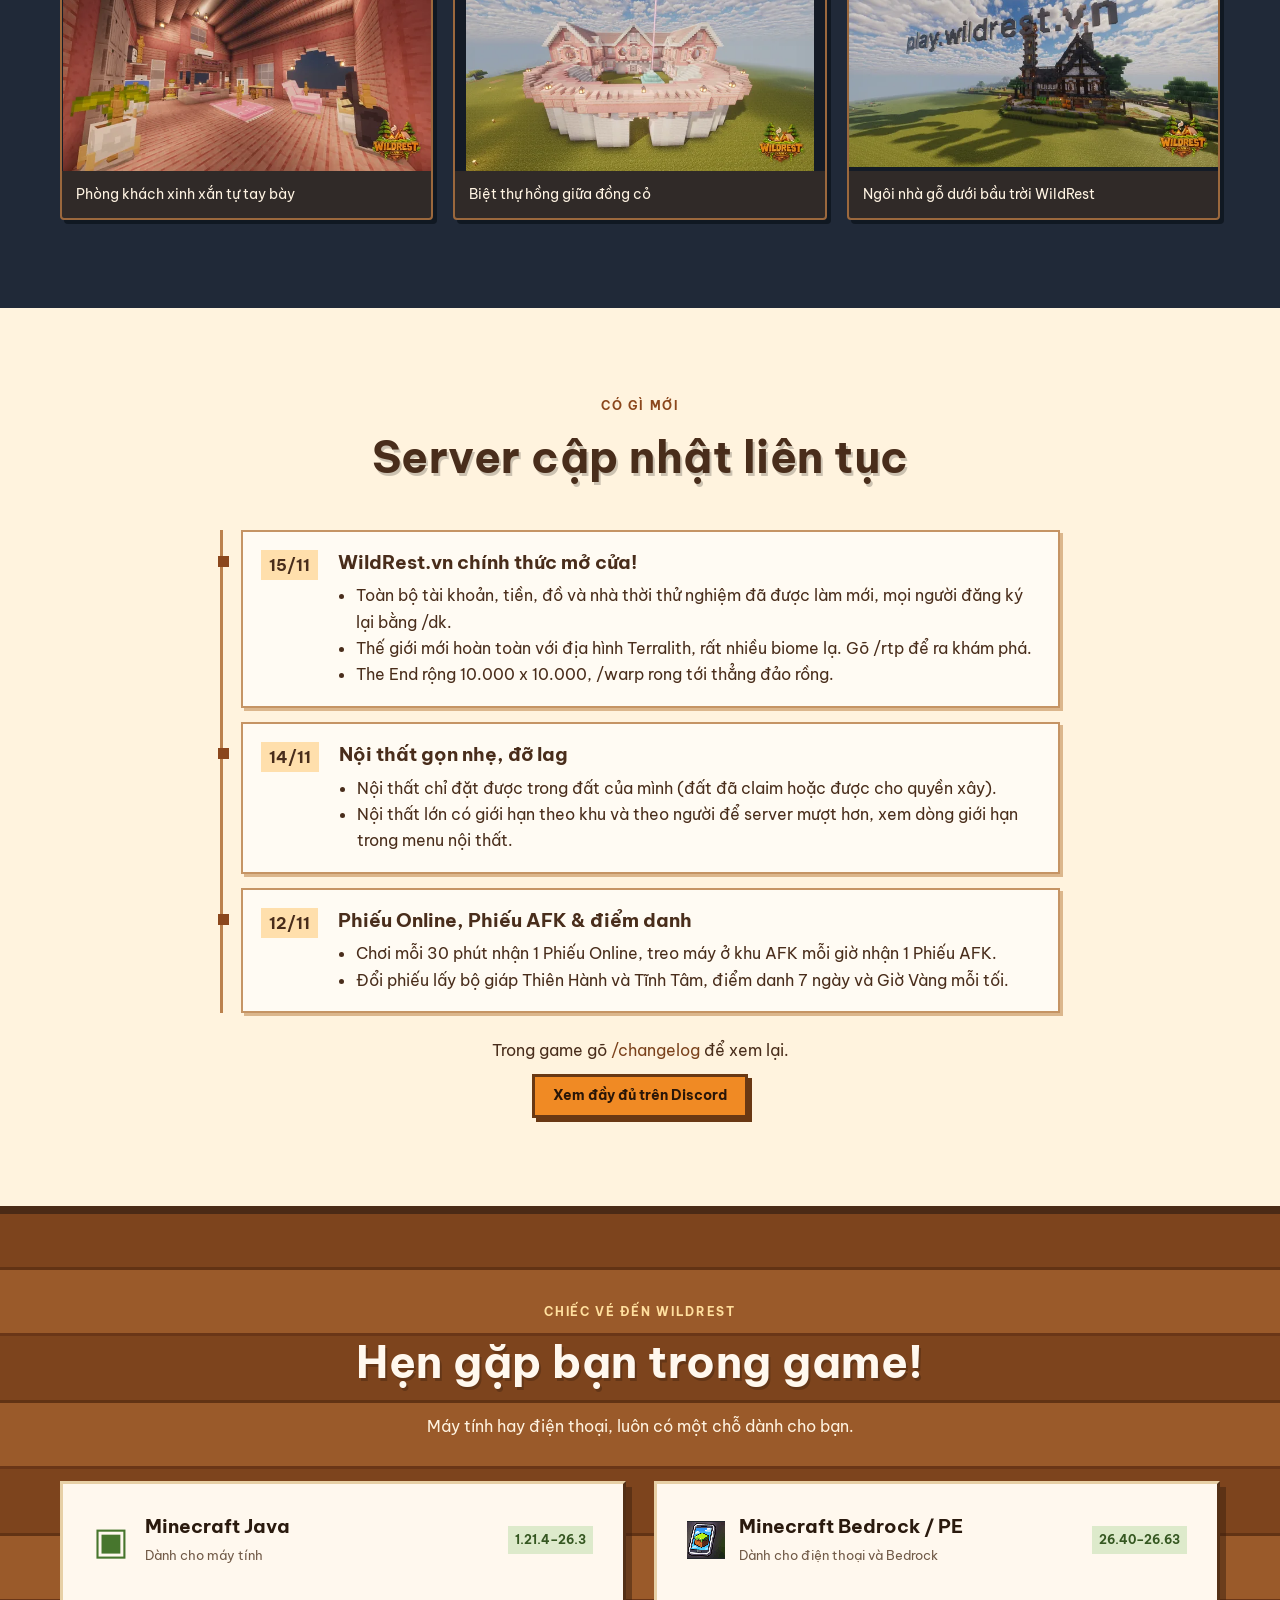
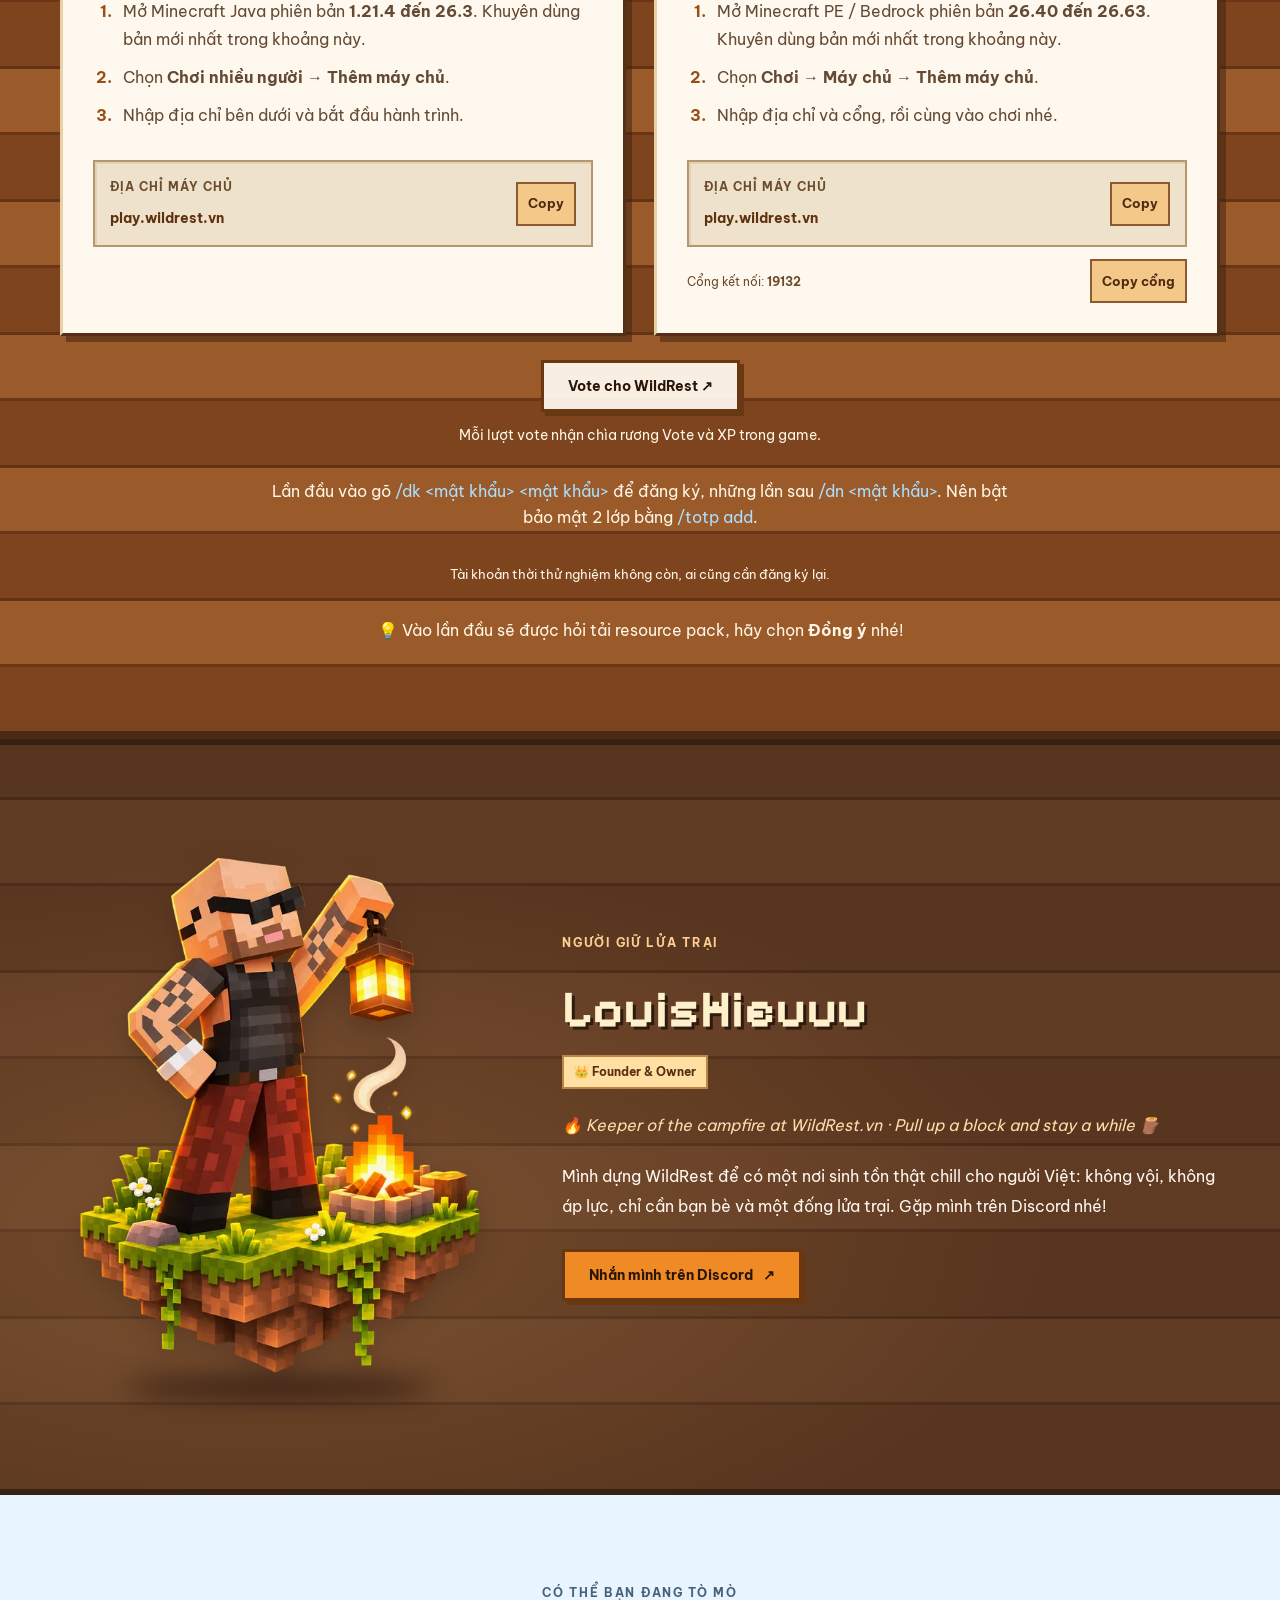
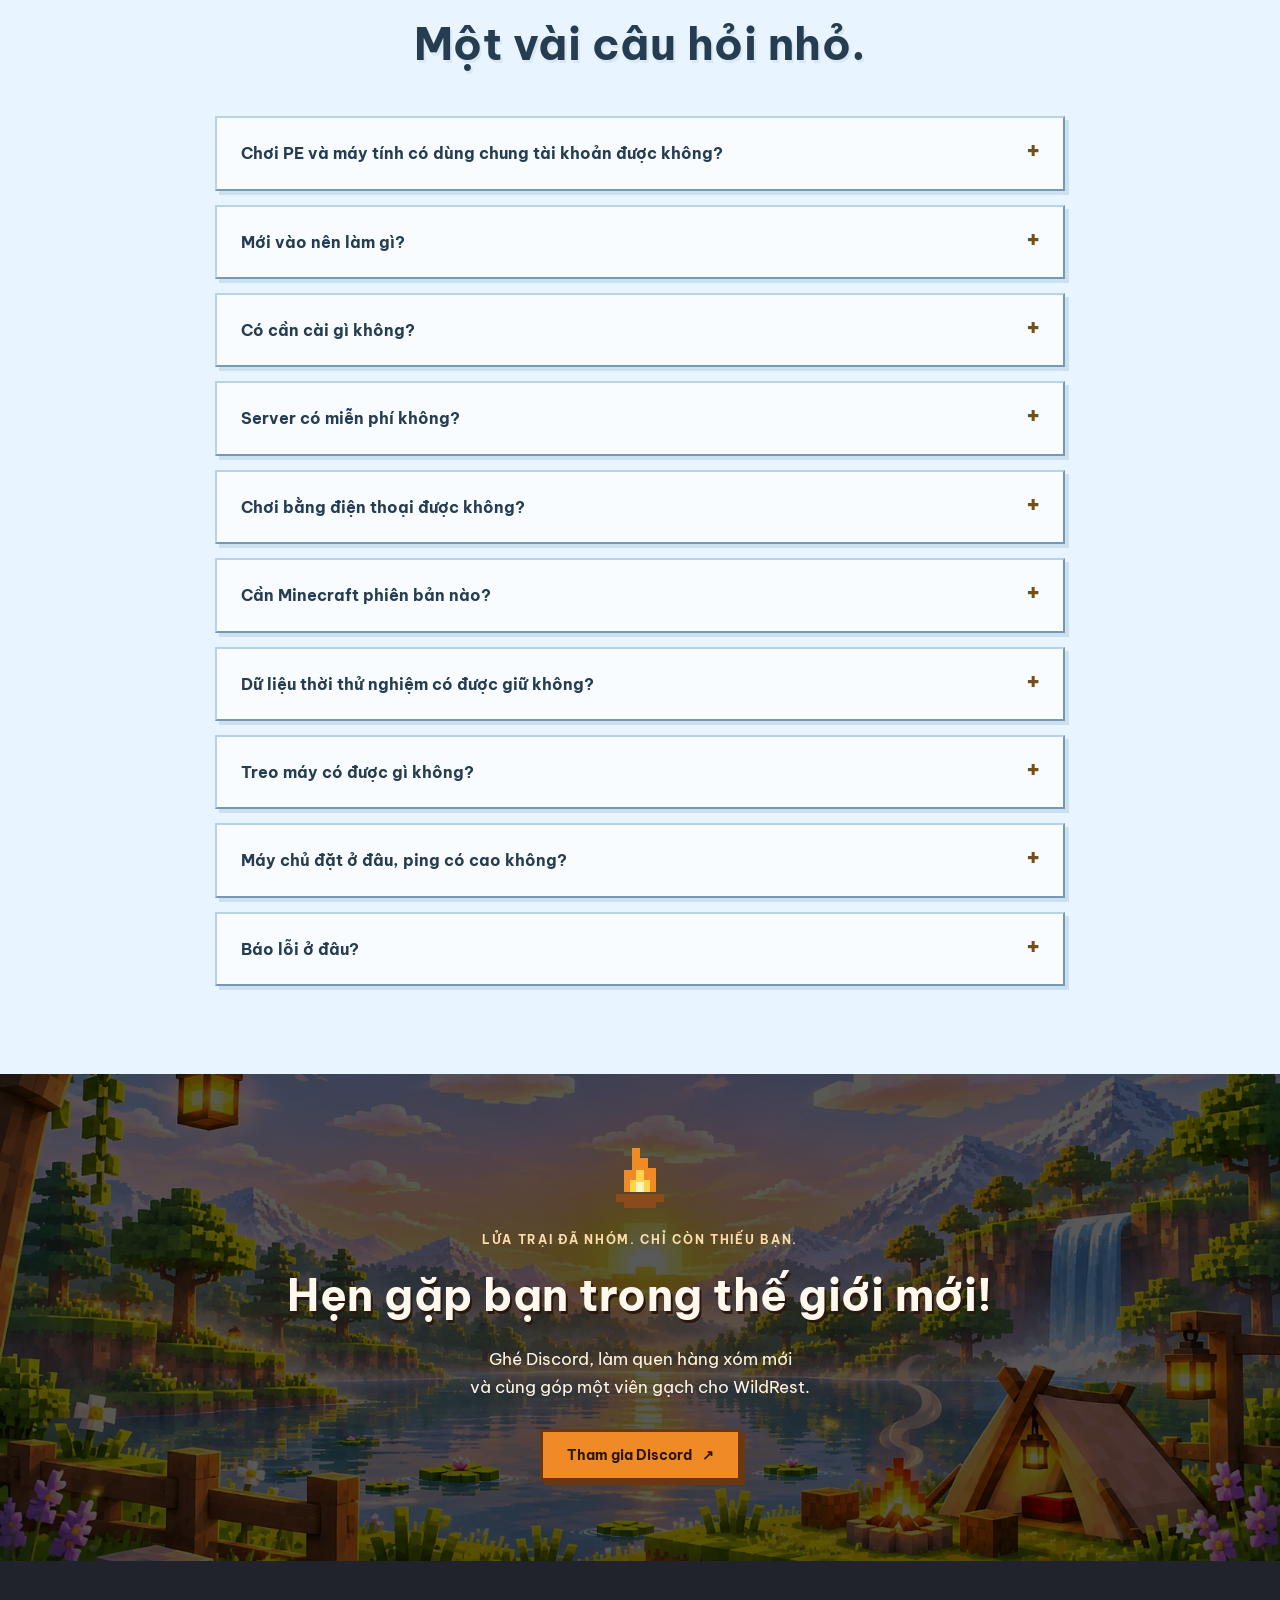
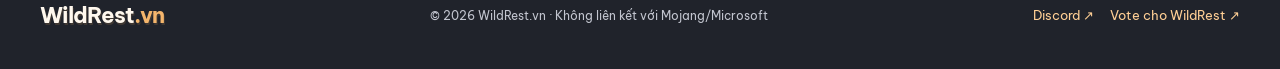
==== commit 10054569: "Fix Bedrock card icon and update supported versions" ====
--- a/index.html
+++ b/index.html
@@ -143,7 +143,7 @@
                 "name": "Cần Minecraft phiên bản nào?",
                 "acceptedAnswer": {
                   "@type": "Answer",
-                  "text": "Java từ 1.21.4 đến 26.3. Minecraft PE / Bedrock từ 26.40 đến 26.60 (cập nhật bản mới nhất trên cửa hàng)."
+                  "text": "Java từ 1.21.4 đến 26.3. Minecraft PE / Bedrock từ 26.40 đến 26.63 (cập nhật bản mới nhất trên cửa hàng)."
                 }
               },
               {
@@ -727,18 +727,25 @@
           </article>
           <article class="join-card reveal">
             <div class="join-heading">
-              <span aria-hidden="true">▯</span>
+              <img
+                class="join-icon"
+                src="assets/icons/dien-thoai.png"
+                width="38"
+                height="38"
+                alt="Minecraft Bedrock"
+              />
               <div>
                 <h3>Minecraft Bedrock / PE</h3>
                 <p>Dành cho điện thoại và Bedrock</p>
               </div>
+              <span class="version" data-version="bedrock">26.40–26.63</span>
             </div>
             <ol>
               <li>
                 Mở Minecraft PE / Bedrock phiên bản
                 <strong data-version="bedrock" data-version-range
-                  >26.40 đến 26.60</strong
-                >.
+                  >26.40 đến 26.63</strong
+                >. Khuyên dùng bản mới nhất trong khoảng này.
               </li>
               <li>Chọn <strong>Chơi → Máy chủ → Thêm máy chủ</strong>.</li>
               <li>Nhập địa chỉ và cổng, rồi cùng vào chơi nhé.</li>
@@ -912,7 +919,7 @@
               <span data-version="java" data-version-range>1.21.4 đến 26.3</span
               >. Minecraft PE / Bedrock từ
               <span data-version="bedrock" data-version-range
-                >26.40 đến 26.60</span
+                >26.40 đến 26.63</span
               >
               (cập nhật bản mới nhất trên cửa hàng).
             </p>
--- a/style.css
+++ b/style.css
@@ -575,14 +575,21 @@
   padding: 30px;
 }
 .join-heading {
-  display: flex;
+  --join-icon-size: 38px;
+  display: grid;
+  grid-template-columns: var(--join-icon-size) minmax(0, 1fr) auto;
   align-items: center;
   gap: 14px;
 }
 .join-heading > span:first-child {
-  font-size: 38px;
+  font-size: var(--join-icon-size);
   color: #47762d;
   line-height: 1;
+}
+.join-icon {
+  width: var(--join-icon-size);
+  height: var(--join-icon-size);
+  image-rendering: pixelated;
 }
 .join-heading h3 {
   font-size: 19px;
@@ -599,6 +606,7 @@
   font-weight: 700;
   background: #ddeacb;
   color: #355721;
+  white-space: nowrap;
 }
 .join-card ol {
   font-size: 16px;
@@ -1061,6 +1069,7 @@
     padding: 24px 18px;
   }
   .join-heading {
+    --join-icon-size: 32px;
     gap: 10px;
   }
   .join-heading h3 {
@@ -1068,9 +1077,6 @@
   }
   .join-heading p {
     font-size: 12px;
-  }
-  .join-heading > span:first-child {
-    font-size: 32px;
   }
   .version {
     font-size: 11px;
